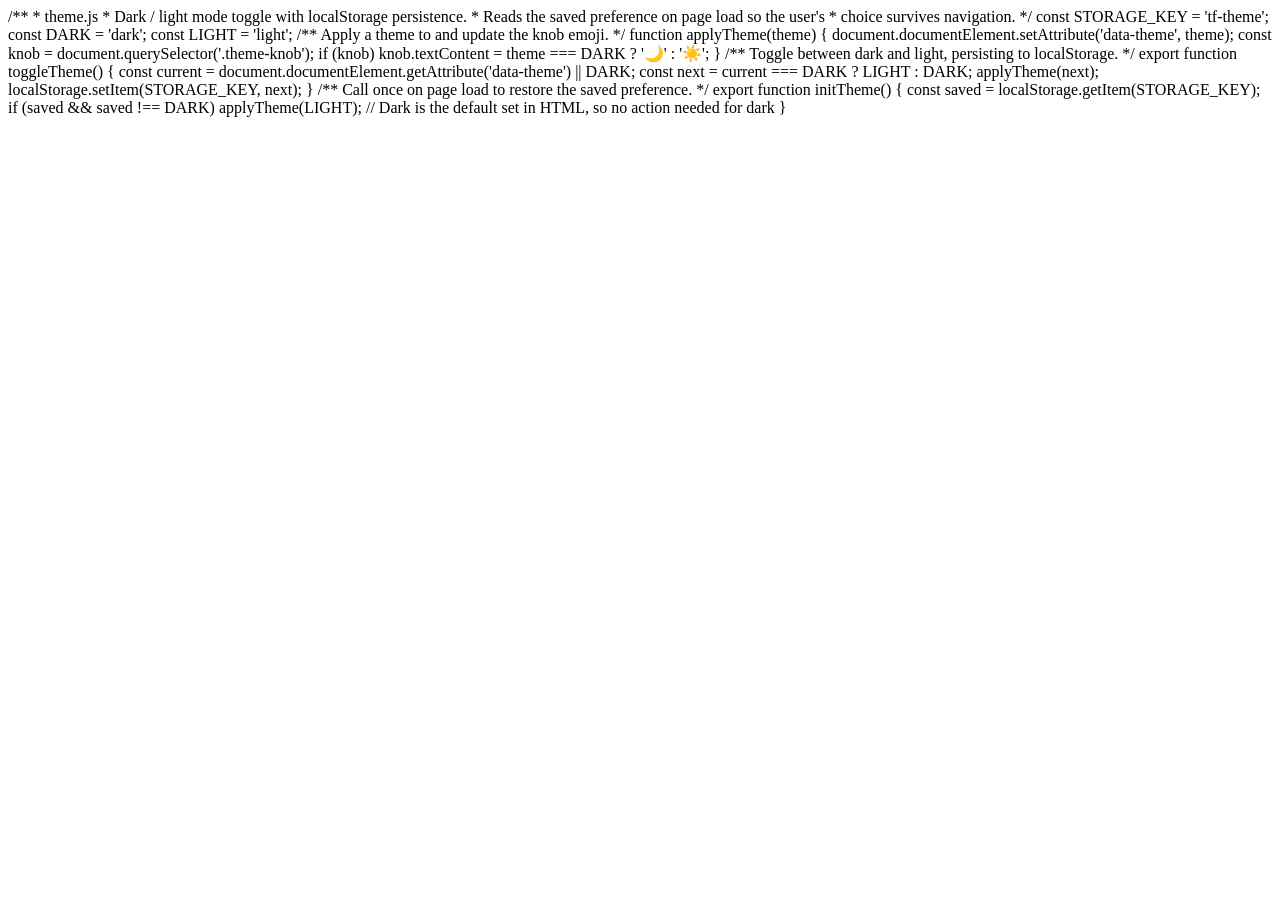
==== index.html @ 58d1e555 "Add files via upload" ====
/**
 * theme.js
 * Dark / light mode toggle with localStorage persistence.
 * Reads the saved preference on page load so the user's
 * choice survives navigation.
 */

const STORAGE_KEY = 'tf-theme';
const DARK = 'dark';
const LIGHT = 'light';

/** Apply a theme to <html> and update the knob emoji. */
function applyTheme(theme) {
  document.documentElement.setAttribute('data-theme', theme);
  const knob = document.querySelector('.theme-knob');
  if (knob) knob.textContent = theme === DARK ? '🌙' : '☀️';
}

/** Toggle between dark and light, persisting to localStorage. */
export function toggleTheme() {
  const current = document.documentElement.getAttribute('data-theme') || DARK;
  const next = current === DARK ? LIGHT : DARK;
  applyTheme(next);
  localStorage.setItem(STORAGE_KEY, next);
}

/** Call once on page load to restore the saved preference. */
export function initTheme() {
  const saved = localStorage.getItem(STORAGE_KEY);
  if (saved && saved !== DARK) applyTheme(LIGHT);
  // Dark is the default set in HTML, so no action needed for dark
}
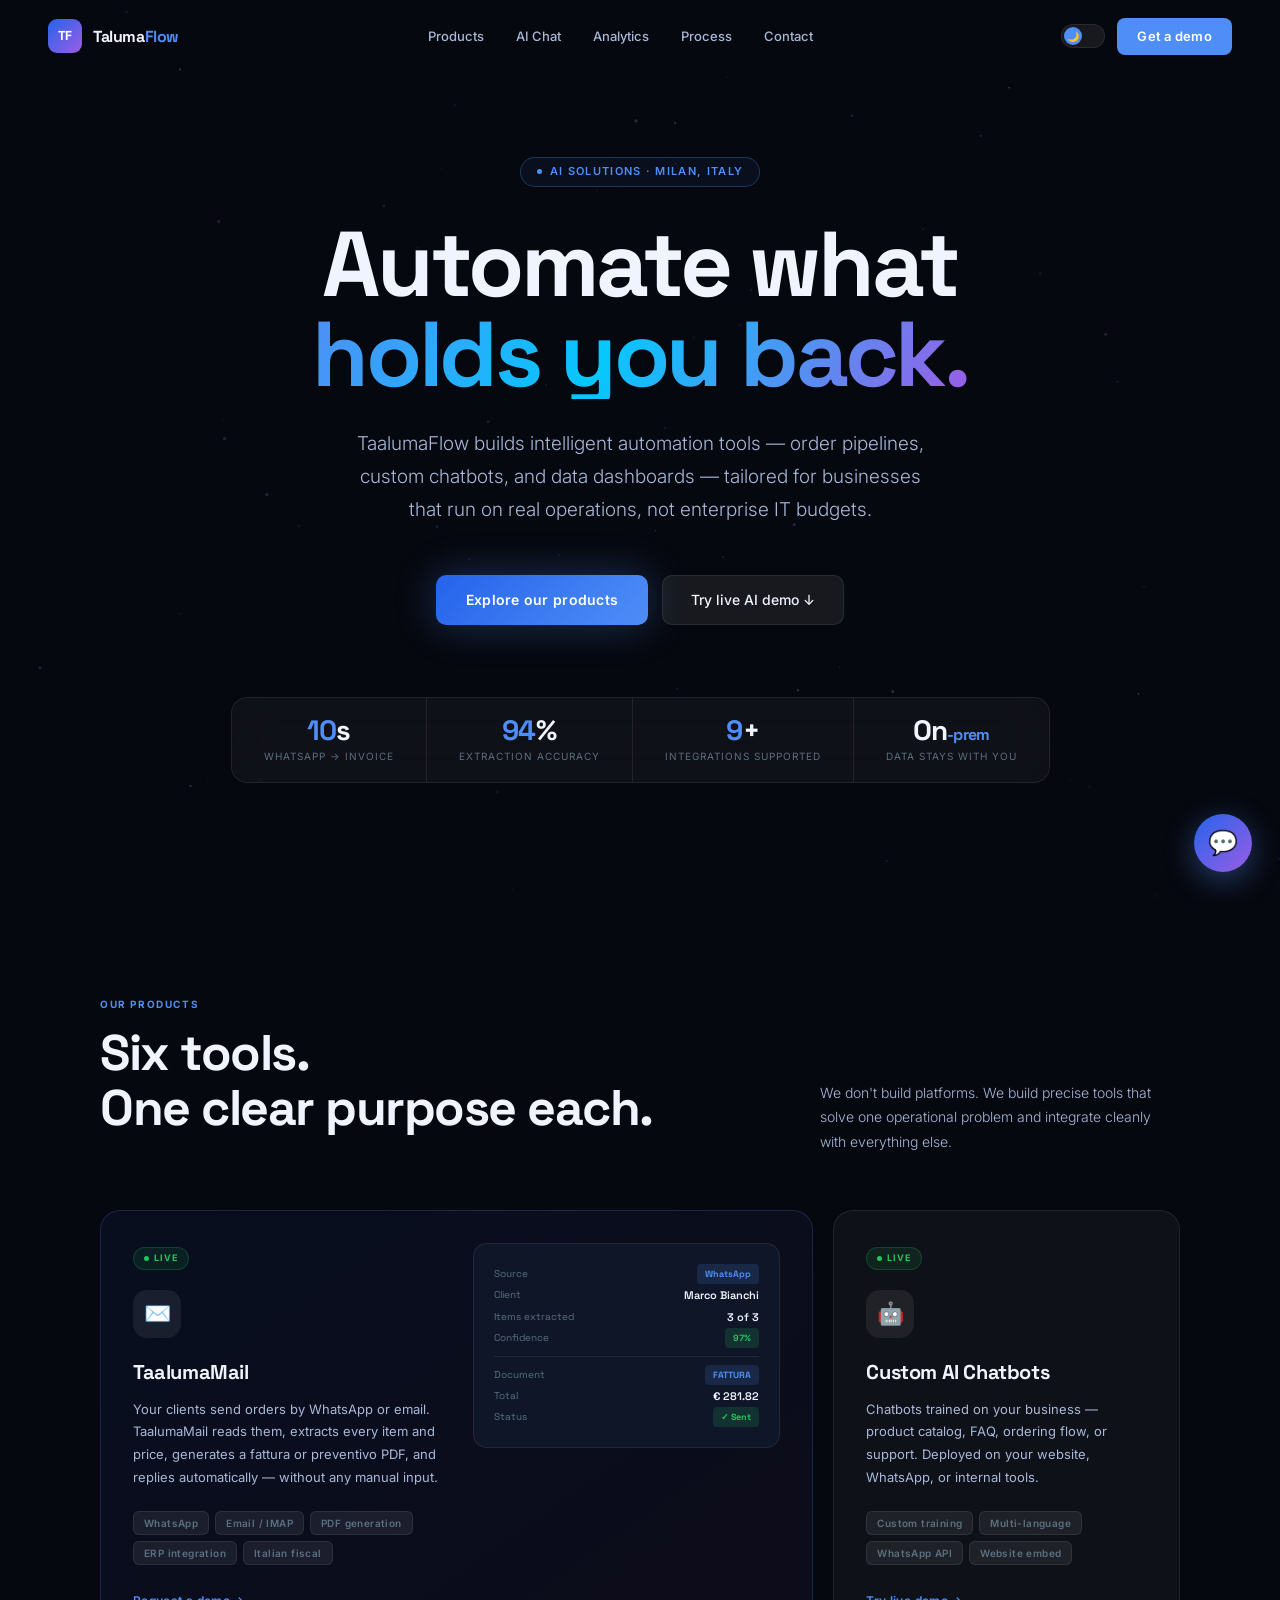
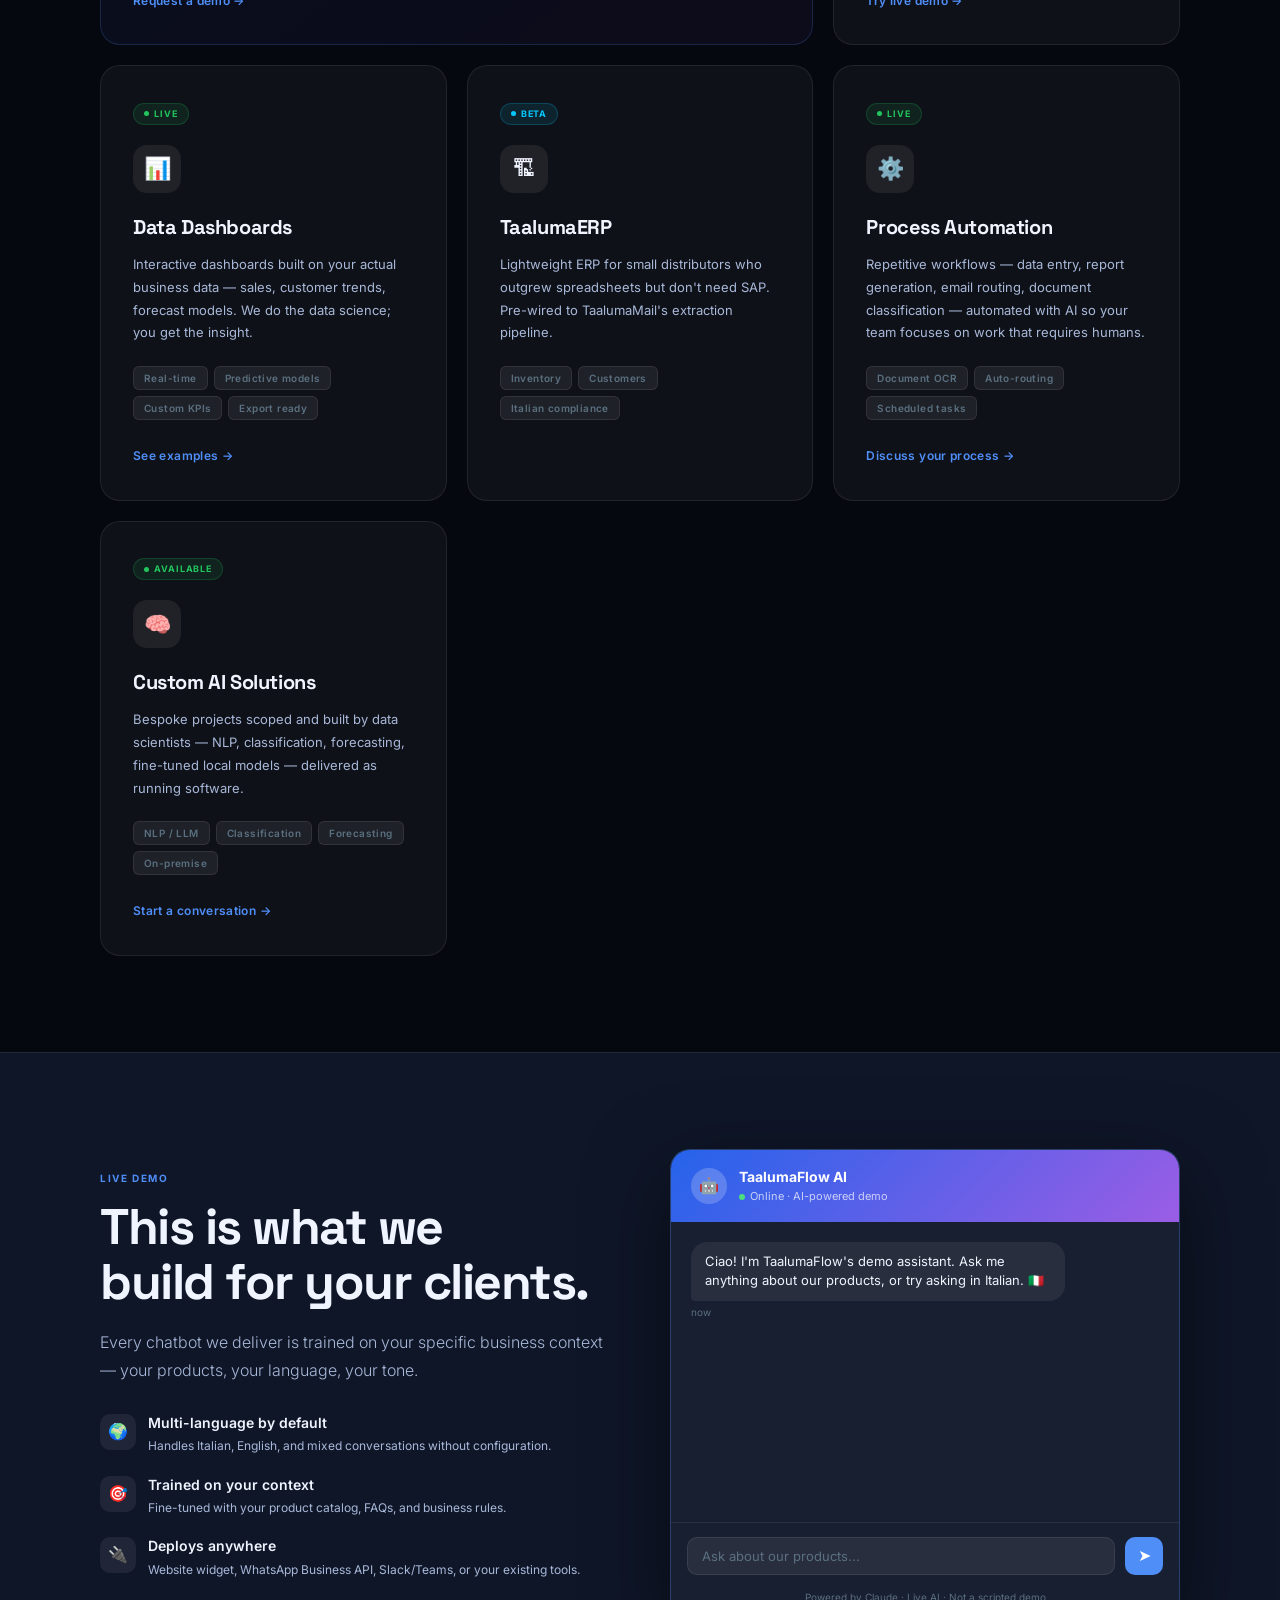
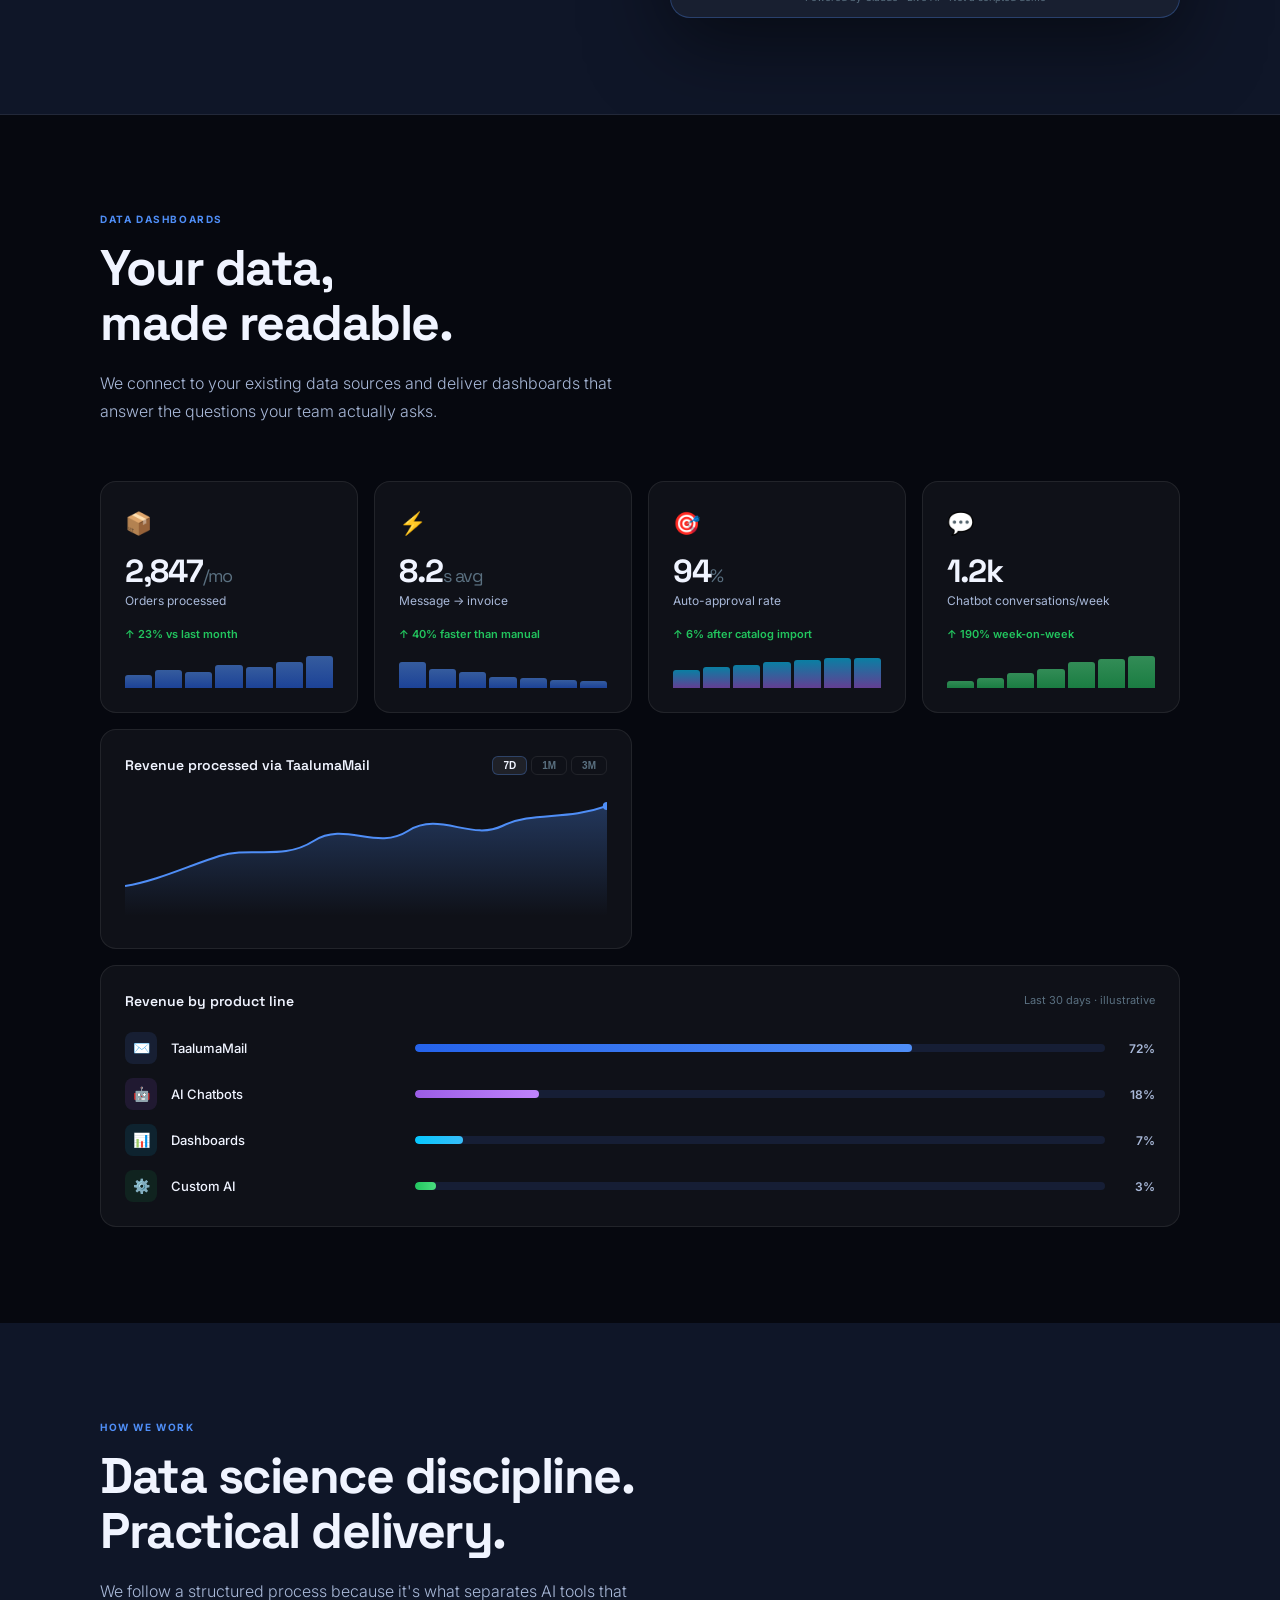
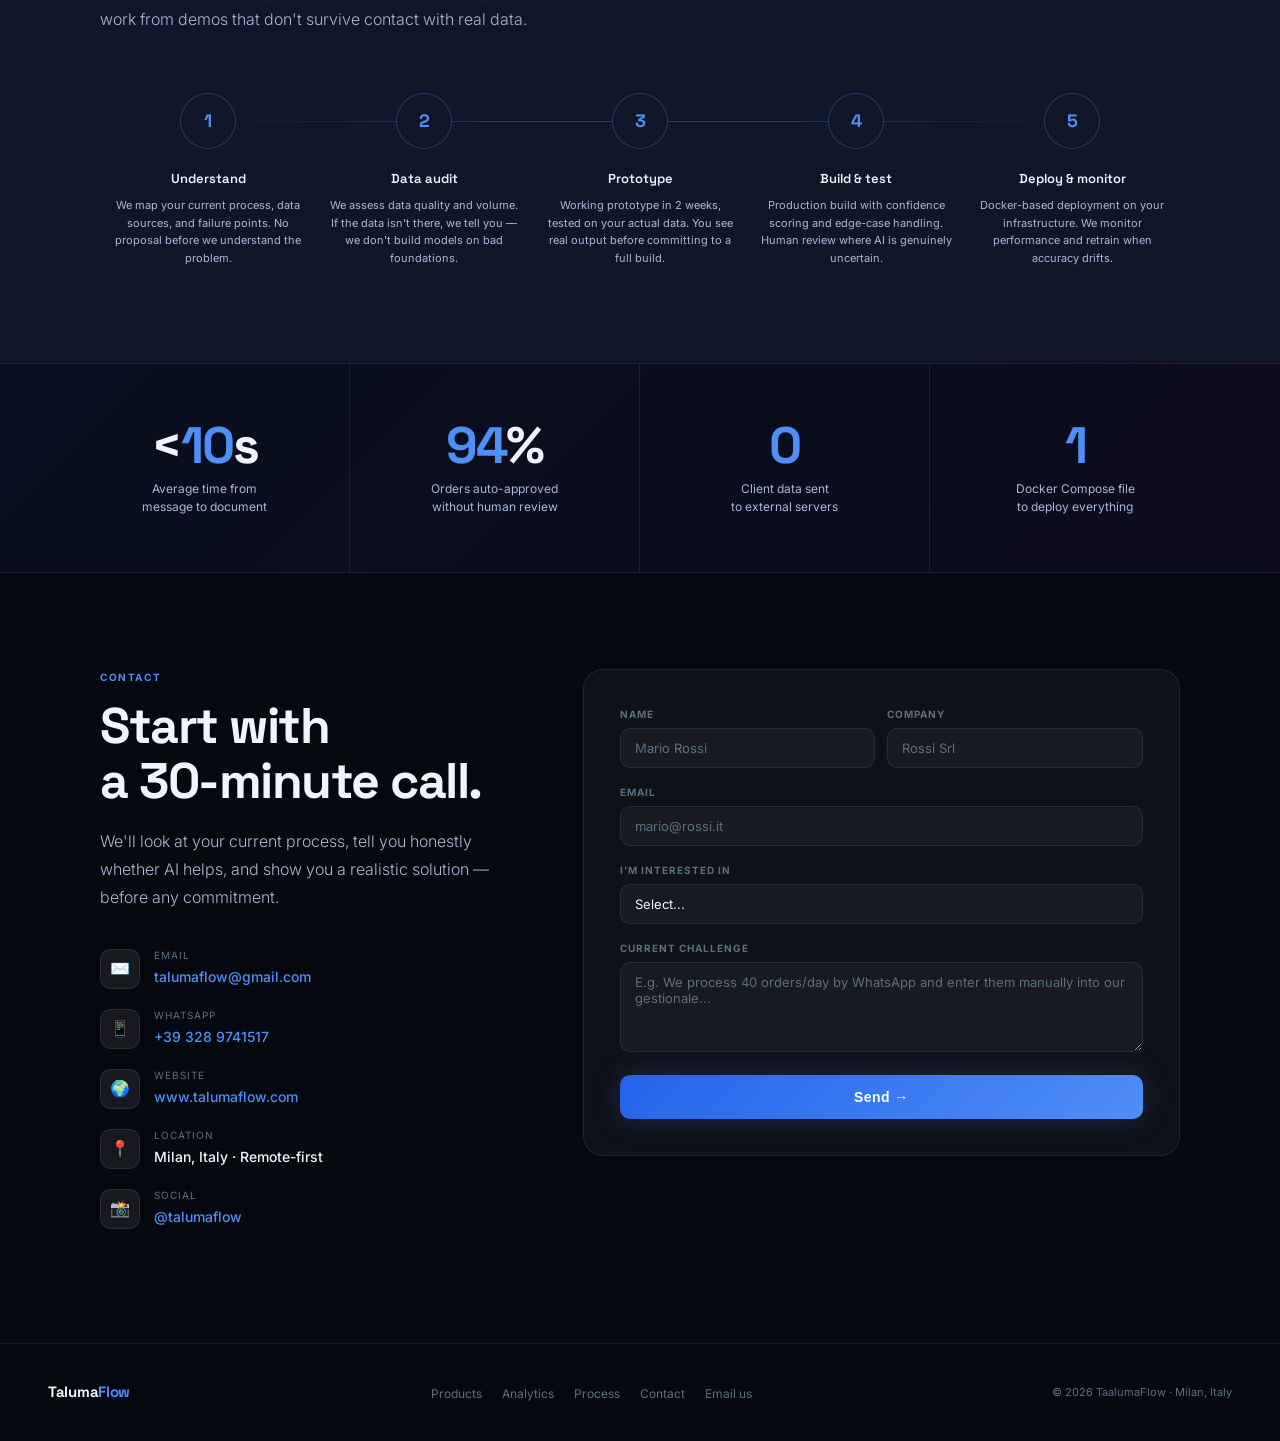
==== commit 9f3d51a6: "Initial commit" ====
--- a/index.html
+++ b/index.html
@@ -1,32 +1,434 @@
-/**
- * theme.js
- * Dark / light mode toggle with localStorage persistence.
- * Reads the saved preference on page load so the user's
- * choice survives navigation.
- */
-
-const STORAGE_KEY = 'tf-theme';
-const DARK = 'dark';
-const LIGHT = 'light';
-
-/** Apply a theme to <html> and update the knob emoji. */
-function applyTheme(theme) {
-  document.documentElement.setAttribute('data-theme', theme);
-  const knob = document.querySelector('.theme-knob');
-  if (knob) knob.textContent = theme === DARK ? '🌙' : '☀️';
-}
-
-/** Toggle between dark and light, persisting to localStorage. */
-export function toggleTheme() {
-  const current = document.documentElement.getAttribute('data-theme') || DARK;
-  const next = current === DARK ? LIGHT : DARK;
-  applyTheme(next);
-  localStorage.setItem(STORAGE_KEY, next);
-}
-
-/** Call once on page load to restore the saved preference. */
-export function initTheme() {
-  const saved = localStorage.getItem(STORAGE_KEY);
-  if (saved && saved !== DARK) applyTheme(LIGHT);
-  // Dark is the default set in HTML, so no action needed for dark
-}
+<!DOCTYPE html>
+<html lang="en" data-theme="dark">
+<head>
+  <meta charset="UTF-8">
+  <meta name="viewport" content="width=device-width, initial-scale=1.0">
+  <title>TaalumaFlow — AI Solutions for Business</title>
+  <meta name="description" content="TaalumaFlow builds AI-powered tools for businesses: order pipelines, custom chatbots, data dashboards, and process automation.">
+  <meta name="author" content="TaalumaFlow">
+  <meta property="og:title" content="TaalumaFlow — AI Solutions for Business">
+  <meta property="og:description" content="AI automation tools built by data scientists for real business operations.">
+  <meta property="og:type" content="website">
+  <meta property="og:url" content="https://www.talumaflow.com">
+  <link rel="preconnect" href="https://fonts.googleapis.com">
+  <link href="https://fonts.googleapis.com/css2?family=Space+Grotesk:wght@300;400;500;600;700&family=Inter:wght@300;400;500;600&display=swap" rel="stylesheet">
+  <link rel="stylesheet" href="src/css/main.css">
+</head>
+<body>
+
+<canvas id="bg-canvas" aria-hidden="true"></canvas>
+
+<!-- NAV -->
+<nav id="nav">
+  <a href="#" class="nav-logo" aria-label="TaalumaFlow home">
+    <div class="nav-logo-mark" aria-hidden="true">TF</div>
+    <div class="nav-wordmark">Taluma<span>Flow</span></div>
+  </a>
+  <div class="nav-center">
+    <a href="#products">Products</a>
+    <a href="#chatdemo">AI Chat</a>
+    <a href="#analytics">Analytics</a>
+    <a href="#process">Process</a>
+    <a href="#contact">Contact</a>
+  </div>
+  <div class="nav-right">
+    <button class="theme-toggle" onclick="toggleTheme()" aria-label="Toggle dark/light mode">
+      <div class="theme-knob" aria-hidden="true">🌙</div>
+    </button>
+    <a href="#contact" class="nav-cta">Get a demo</a>
+    <button class="nav-hamburger" id="mnob" aria-label="Open menu">☰</button>
+  </div>
+</nav>
+
+<div class="mobile-nav-overlay" id="mno" aria-hidden="true"></div>
+<div class="mobile-nav-drawer" id="mnd" role="dialog" aria-label="Navigation menu">
+  <a href="#products">Products</a>
+  <a href="#chatdemo">AI Chat</a>
+  <a href="#analytics">Analytics</a>
+  <a href="#process">How we work</a>
+  <a href="#contact">Contact</a>
+</div>
+
+<!-- HERO -->
+<section id="hero">
+  <div class="hero-badge rv"><span class="hero-badge-dot" aria-hidden="true"></span>AI Solutions · Milan, Italy</div>
+  <h1 class="hero-h1">
+    <span class="l1 rv d1">Automate what</span>
+    <span class="l2 rv d2">holds you back.</span>
+  </h1>
+  <p class="hero-sub rv d3">TaalumaFlow builds intelligent automation tools — order pipelines, custom chatbots, and data dashboards — tailored for businesses that run on real operations, not enterprise IT budgets.</p>
+  <div class="hero-btns rv d4">
+    <a href="#products" class="btn-primary">Explore our products</a>
+    <a href="#chatdemo" class="btn-outline">Try live AI demo ↓</a>
+  </div>
+  <div class="hero-metrics rv d4">
+    <div class="hm"><div class="hm-num"><span id="cnt-1">0</span>s</div><div class="hm-lbl">WhatsApp → Invoice</div></div>
+    <div class="hm"><div class="hm-num"><span id="cnt-2">0</span>%</div><div class="hm-lbl">Extraction accuracy</div></div>
+    <div class="hm"><div class="hm-num"><span id="cnt-3">0</span>+</div><div class="hm-lbl">Integrations supported</div></div>
+    <div class="hm"><div class="hm-num">On<span class="hm-sub">-prem</span></div><div class="hm-lbl">Data stays with you</div></div>
+  </div>
+</section>
+
+<!-- PRODUCTS -->
+<section id="products">
+  <div class="si">
+    <div class="products-header">
+      <div>
+        <div class="sl rv">Our products</div>
+        <h2 class="sh rv">Six tools.<br>One clear purpose each.</h2>
+      </div>
+      <p class="ss rv" style="max-width:360px;font-size:14px;">We don't build platforms. We build precise tools that solve one operational problem and integrate cleanly with everything else.</p>
+    </div>
+    <div class="products-grid">
+
+      <!-- TaalumaMail FEATURED -->
+      <article class="pc featured rv">
+        <div class="pc-inner">
+          <div>
+            <div class="pc-status s-live"><span class="s-dot"></span>Live</div>
+            <div class="pc-icon">✉️</div>
+            <h3 class="pc-name">TaalumaMail</h3>
+            <p class="pc-desc">Your clients send orders by WhatsApp or email. TaalumaMail reads them, extracts every item and price, generates a fattura or preventivo PDF, and replies automatically — without any manual input.</p>
+            <div class="pc-tags">
+              <span class="pc-tag">WhatsApp</span><span class="pc-tag">Email / IMAP</span>
+              <span class="pc-tag">PDF generation</span><span class="pc-tag">ERP integration</span><span class="pc-tag">Italian fiscal</span>
+            </div>
+            <a href="#contact" class="pc-link">Request a demo →</a>
+          </div>
+          <div class="pc-demo-panel" aria-hidden="true">
+            <div class="dp-row"><span class="dp-k">Source</span><span class="dp-b">WhatsApp</span></div>
+            <div class="dp-row"><span class="dp-k">Client</span><span class="dp-v">Marco Bianchi</span></div>
+            <div class="dp-row"><span class="dp-k">Items extracted</span><span class="dp-v">3 of 3</span></div>
+            <div class="dp-row"><span class="dp-k">Confidence</span><span class="dp-g">97%</span></div>
+            <div class="dp-hr"></div>
+            <div class="dp-row"><span class="dp-k">Document</span><span class="dp-b">FATTURA</span></div>
+            <div class="dp-row"><span class="dp-k">Total</span><span class="dp-v">€ 281.82</span></div>
+            <div class="dp-row"><span class="dp-k">Status</span><span class="dp-g">✓ Sent</span></div>
+          </div>
+        </div>
+      </article>
+
+      <article class="pc rv d1">
+        <div class="pc-status s-live"><span class="s-dot"></span>Live</div>
+        <div class="pc-icon">🤖</div>
+        <h3 class="pc-name">Custom AI Chatbots</h3>
+        <p class="pc-desc">Chatbots trained on your business — product catalog, FAQ, ordering flow, or support. Deployed on your website, WhatsApp, or internal tools.</p>
+        <div class="pc-tags"><span class="pc-tag">Custom training</span><span class="pc-tag">Multi-language</span><span class="pc-tag">WhatsApp API</span><span class="pc-tag">Website embed</span></div>
+        <a href="#chatdemo" class="pc-link">Try live demo →</a>
+      </article>
+
+      <article class="pc rv d2">
+        <div class="pc-status s-live"><span class="s-dot"></span>Live</div>
+        <div class="pc-icon">📊</div>
+        <h3 class="pc-name">Data Dashboards</h3>
+        <p class="pc-desc">Interactive dashboards built on your actual business data — sales, customer trends, forecast models. We do the data science; you get the insight.</p>
+        <div class="pc-tags"><span class="pc-tag">Real-time</span><span class="pc-tag">Predictive models</span><span class="pc-tag">Custom KPIs</span><span class="pc-tag">Export ready</span></div>
+        <a href="#analytics" class="pc-link">See examples →</a>
+      </article>
+
+      <article class="pc rv d3">
+        <div class="pc-status s-beta"><span class="s-dot"></span>Beta</div>
+        <div class="pc-icon">🏗</div>
+        <h3 class="pc-name">TaalumaERP</h3>
+        <p class="pc-desc">Lightweight ERP for small distributors who outgrew spreadsheets but don't need SAP. Pre-wired to TaalumaMail's extraction pipeline.</p>
+        <div class="pc-tags"><span class="pc-tag">Inventory</span><span class="pc-tag">Customers</span><span class="pc-tag">Italian compliance</span></div>
+      </article>
+
+      <article class="pc rv">
+        <div class="pc-status s-live"><span class="s-dot"></span>Live</div>
+        <div class="pc-icon">⚙️</div>
+        <h3 class="pc-name">Process Automation</h3>
+        <p class="pc-desc">Repetitive workflows — data entry, report generation, email routing, document classification — automated with AI so your team focuses on work that requires humans.</p>
+        <div class="pc-tags"><span class="pc-tag">Document OCR</span><span class="pc-tag">Auto-routing</span><span class="pc-tag">Scheduled tasks</span></div>
+        <a href="#contact" class="pc-link">Discuss your process →</a>
+      </article>
+
+      <article class="pc rv d1">
+        <div class="pc-status s-live"><span class="s-dot"></span>Available</div>
+        <div class="pc-icon">🧠</div>
+        <h3 class="pc-name">Custom AI Solutions</h3>
+        <p class="pc-desc">Bespoke projects scoped and built by data scientists — NLP, classification, forecasting, fine-tuned local models — delivered as running software.</p>
+        <div class="pc-tags"><span class="pc-tag">NLP / LLM</span><span class="pc-tag">Classification</span><span class="pc-tag">Forecasting</span><span class="pc-tag">On-premise</span></div>
+        <a href="#contact" class="pc-link">Start a conversation →</a>
+      </article>
+
+    </div>
+  </div>
+</section>
+
+<!-- CHATBOT DEMO -->
+<section id="chatdemo">
+  <div class="si">
+    <div class="chatdemo-grid">
+      <div class="chatdemo-copy">
+        <div class="sl rv">Live demo</div>
+        <h2 class="sh rv">This is what we<br>build for your clients.</h2>
+        <p class="ss rv" style="margin-bottom:28px;">Every chatbot we deliver is trained on your specific business context — your products, your language, your tone.</p>
+        <div class="chatdemo-feature rv d1">
+          <div class="cdf-icon">🌍</div>
+          <div><div class="cdf-title">Multi-language by default</div><div class="cdf-desc">Handles Italian, English, and mixed conversations without configuration.</div></div>
+        </div>
+        <div class="chatdemo-feature rv d2">
+          <div class="cdf-icon">🎯</div>
+          <div><div class="cdf-title">Trained on your context</div><div class="cdf-desc">Fine-tuned with your product catalog, FAQs, and business rules.</div></div>
+        </div>
+        <div class="chatdemo-feature rv d3">
+          <div class="cdf-icon">🔌</div>
+          <div><div class="cdf-title">Deploys anywhere</div><div class="cdf-desc">Website widget, WhatsApp Business API, Slack/Teams, or your existing tools.</div></div>
+        </div>
+      </div>
+      <div class="rv d1">
+        <div class="chat-widget">
+          <div class="chat-header">
+            <div class="chat-avatar">🤖</div>
+            <div>
+              <div class="chat-hname">TaalumaFlow AI</div>
+              <div class="chat-online"><span class="chat-online-dot"></span><span class="chat-hstatus">Online · AI-powered demo</span></div>
+            </div>
+          </div>
+          <div class="chat-messages" id="chat-msgs" role="log" aria-live="polite">
+            <div class="msg bot">
+              <div class="msg-bubble">Ciao! I'm TaalumaFlow's demo assistant. Ask me anything about our products, or try asking in Italian. 🇮🇹</div>
+              <div class="msg-time">now</div>
+            </div>
+          </div>
+          <div class="chat-typing" id="chat-typing" aria-hidden="true">
+            <div class="chat-typing-dot"></div><div class="chat-typing-dot"></div><div class="chat-typing-dot"></div>
+          </div>
+          <div class="chat-input-row">
+            <label for="chat-input" class="sr-only">Message</label>
+            <input class="chat-input" id="chat-input" type="text" placeholder="Ask about our products..." maxlength="300" autocomplete="off">
+            <button class="chat-send" id="chat-send-btn" aria-label="Send">➤</button>
+          </div>
+          <div class="chat-disclaimer">Powered by Claude · Live AI · Not a scripted demo</div>
+        </div>
+      </div>
+    </div>
+  </div>
+</section>
+
+<!-- ANALYTICS -->
+<section id="analytics">
+  <div class="si">
+    <div class="sl rv">Data dashboards</div>
+    <h2 class="sh rv">Your data,<br>made readable.</h2>
+    <p class="ss rv">We connect to your existing data sources and deliver dashboards that answer the questions your team actually asks.</p>
+    <div class="analytics-grid">
+      <div class="kpi-card rv">
+        <div class="kpi-icon">📦</div>
+        <div class="kpi-val">2,847<span>/mo</span></div>
+        <div class="kpi-lbl">Orders processed</div>
+        <div class="kpi-trend trend-up">↑ 23% vs last month</div>
+        <div class="mini-chart" aria-hidden="true">
+          <div class="mc-bar" style="height:40%"></div><div class="mc-bar" style="height:55%"></div>
+          <div class="mc-bar" style="height:48%"></div><div class="mc-bar" style="height:70%"></div>
+          <div class="mc-bar" style="height:65%"></div><div class="mc-bar" style="height:80%"></div>
+          <div class="mc-bar" style="height:100%"></div>
+        </div>
+      </div>
+      <div class="kpi-card rv d1">
+        <div class="kpi-icon">⚡</div>
+        <div class="kpi-val">8.2<span>s avg</span></div>
+        <div class="kpi-lbl">Message → invoice</div>
+        <div class="kpi-trend trend-up">↑ 40% faster than manual</div>
+        <div class="mini-chart" aria-hidden="true">
+          <div class="mc-bar" style="height:80%"></div><div class="mc-bar" style="height:60%"></div>
+          <div class="mc-bar" style="height:50%"></div><div class="mc-bar" style="height:35%"></div>
+          <div class="mc-bar" style="height:30%"></div><div class="mc-bar" style="height:25%"></div>
+          <div class="mc-bar" style="height:20%"></div>
+        </div>
+      </div>
+      <div class="kpi-card rv d2">
+        <div class="kpi-icon">🎯</div>
+        <div class="kpi-val">94<span>%</span></div>
+        <div class="kpi-lbl">Auto-approval rate</div>
+        <div class="kpi-trend trend-up">↑ 6% after catalog import</div>
+        <div class="mini-chart" aria-hidden="true">
+          <div class="mc-bar" style="height:55%;background:linear-gradient(to top,var(--purple),var(--cyan))"></div>
+          <div class="mc-bar" style="height:65%;background:linear-gradient(to top,var(--purple),var(--cyan))"></div>
+          <div class="mc-bar" style="height:72%;background:linear-gradient(to top,var(--purple),var(--cyan))"></div>
+          <div class="mc-bar" style="height:80%;background:linear-gradient(to top,var(--purple),var(--cyan))"></div>
+          <div class="mc-bar" style="height:88%;background:linear-gradient(to top,var(--purple),var(--cyan))"></div>
+          <div class="mc-bar" style="height:92%;background:linear-gradient(to top,var(--purple),var(--cyan))"></div>
+          <div class="mc-bar" style="height:94%;background:linear-gradient(to top,var(--purple),var(--cyan))"></div>
+        </div>
+      </div>
+      <div class="kpi-card rv d3">
+        <div class="kpi-icon">💬</div>
+        <div class="kpi-val">1.2k</div>
+        <div class="kpi-lbl">Chatbot conversations/week</div>
+        <div class="kpi-trend trend-up">↑ 190% week-on-week</div>
+        <div class="mini-chart" aria-hidden="true">
+          <div class="mc-bar" style="height:20%;background:linear-gradient(to top,#22c55e,#4ade80)"></div>
+          <div class="mc-bar" style="height:30%;background:linear-gradient(to top,#22c55e,#4ade80)"></div>
+          <div class="mc-bar" style="height:45%;background:linear-gradient(to top,#22c55e,#4ade80)"></div>
+          <div class="mc-bar" style="height:60%;background:linear-gradient(to top,#22c55e,#4ade80)"></div>
+          <div class="mc-bar" style="height:80%;background:linear-gradient(to top,#22c55e,#4ade80)"></div>
+          <div class="mc-bar" style="height:90%;background:linear-gradient(to top,#22c55e,#4ade80)"></div>
+          <div class="mc-bar" style="height:100%;background:linear-gradient(to top,#22c55e,#4ade80)"></div>
+        </div>
+      </div>
+      <div class="chart-area rv">
+        <div class="chart-header">
+          <div class="chart-title">Revenue processed via TaalumaMail</div>
+          <div class="chart-period">
+            <button class="cp-btn active">7D</button>
+            <button class="cp-btn">1M</button>
+            <button class="cp-btn">3M</button>
+          </div>
+        </div>
+        <svg class="svg-chart" viewBox="0 0 460 120" preserveAspectRatio="none" aria-hidden="true">
+          <defs>
+            <linearGradient id="cg" x1="0" y1="0" x2="0" y2="1">
+              <stop offset="0%" stop-color="#4F8EF7" stop-opacity="0.3"/>
+              <stop offset="100%" stop-color="#4F8EF7" stop-opacity="0"/>
+            </linearGradient>
+          </defs>
+          <path d="M0,90 C30,85 60,70 90,60 C120,50 150,65 180,45 C210,25 240,55 270,35 C300,15 330,45 360,30 C390,15 420,25 460,10" stroke="#4F8EF7" stroke-width="2" fill="none"/>
+          <path d="M0,90 C30,85 60,70 90,60 C120,50 150,65 180,45 C210,25 240,55 270,35 C300,15 330,45 360,30 C390,15 420,25 460,10 L460,120 L0,120 Z" fill="url(#cg)"/>
+          <circle cx="460" cy="10" r="4" fill="#4F8EF7"/>
+        </svg>
+      </div>
+      <div class="analytics-services rv d1">
+        <div class="as-header">
+          <div class="chart-title">Revenue by product line</div>
+          <div style="font-size:11px;color:var(--text3)">Last 30 days · illustrative</div>
+        </div>
+        <div class="service-row">
+          <div class="sr-icon" style="background:rgba(79,142,247,0.12)">✉️</div>
+          <div class="sr-name">TaalumaMail</div>
+          <div class="sr-bar-wrap"><div class="sr-bar" style="width:72%;background:linear-gradient(90deg,var(--blue2),var(--blue))"></div></div>
+          <div class="sr-pct">72%</div>
+        </div>
+        <div class="service-row">
+          <div class="sr-icon" style="background:rgba(155,93,229,0.12)">🤖</div>
+          <div class="sr-name">AI Chatbots</div>
+          <div class="sr-bar-wrap"><div class="sr-bar" style="width:18%;background:linear-gradient(90deg,var(--purple),#c084fc)"></div></div>
+          <div class="sr-pct">18%</div>
+        </div>
+        <div class="service-row">
+          <div class="sr-icon" style="background:rgba(6,200,255,0.10)">📊</div>
+          <div class="sr-name">Dashboards</div>
+          <div class="sr-bar-wrap"><div class="sr-bar" style="width:7%;background:linear-gradient(90deg,var(--cyan),#38bdf8)"></div></div>
+          <div class="sr-pct">7%</div>
+        </div>
+        <div class="service-row">
+          <div class="sr-icon" style="background:rgba(34,197,94,0.10)">⚙️</div>
+          <div class="sr-name">Custom AI</div>
+          <div class="sr-bar-wrap"><div class="sr-bar" style="width:3%;background:linear-gradient(90deg,var(--green),#4ade80)"></div></div>
+          <div class="sr-pct">3%</div>
+        </div>
+      </div>
+    </div>
+  </div>
+</section>
+
+<!-- PROCESS -->
+<section id="process">
+  <div class="si">
+    <div class="sl rv">How we work</div>
+    <h2 class="sh rv">Data science discipline.<br>Practical delivery.</h2>
+    <p class="ss rv">We follow a structured process because it's what separates AI tools that work from demos that don't survive contact with real data.</p>
+    <div class="process-grid">
+      <div class="pg-step rv"><div class="pg-num">1</div><div class="pg-title">Understand</div><div class="pg-desc">We map your current process, data sources, and failure points. No proposal before we understand the problem.</div></div>
+      <div class="pg-step rv d1"><div class="pg-num">2</div><div class="pg-title">Data audit</div><div class="pg-desc">We assess data quality and volume. If the data isn't there, we tell you — we don't build models on bad foundations.</div></div>
+      <div class="pg-step rv d2"><div class="pg-num">3</div><div class="pg-title">Prototype</div><div class="pg-desc">Working prototype in 2 weeks, tested on your actual data. You see real output before committing to a full build.</div></div>
+      <div class="pg-step rv d3"><div class="pg-num">4</div><div class="pg-title">Build &amp; test</div><div class="pg-desc">Production build with confidence scoring and edge-case handling. Human review where AI is genuinely uncertain.</div></div>
+      <div class="pg-step rv d4"><div class="pg-num">5</div><div class="pg-title">Deploy &amp; monitor</div><div class="pg-desc">Docker-based deployment on your infrastructure. We monitor performance and retrain when accuracy drifts.</div></div>
+    </div>
+  </div>
+</section>
+
+<!-- STATS -->
+<section id="stats">
+  <div class="stats-row">
+    <div class="stat-item rv"><div class="stat-num">&lt;<span>10</span>s</div><div class="stat-lbl">Average time from<br>message to document</div></div>
+    <div class="stat-item rv d1"><div class="stat-num"><span>94</span>%</div><div class="stat-lbl">Orders auto-approved<br>without human review</div></div>
+    <div class="stat-item rv d2"><div class="stat-num"><span>0</span></div><div class="stat-lbl">Client data sent<br>to external servers</div></div>
+    <div class="stat-item rv d3"><div class="stat-num"><span>1</span></div><div class="stat-lbl">Docker Compose file<br>to deploy everything</div></div>
+  </div>
+</section>
+
+<!-- CONTACT -->
+<section id="contact">
+  <div class="si">
+    <div class="contact-grid">
+      <div>
+        <div class="sl rv">Contact</div>
+        <h2 class="sh rv">Start with<br>a 30-minute call.</h2>
+        <p class="ss rv" style="margin-bottom:36px;">We'll look at your current process, tell you honestly whether AI helps, and show you a realistic solution — before any commitment.</p>
+        <div class="contact-detail rv"><div class="cd-icon">✉️</div><div><div class="cd-lbl">Email</div><div class="cd-val"><a href="mailto:talumaflow@gmail.com">talumaflow@gmail.com</a></div></div></div>
+        <div class="contact-detail rv d1"><div class="cd-icon">📱</div><div><div class="cd-lbl">WhatsApp</div><div class="cd-val"><a href="https://wa.me/393289741517">+39 328 9741517</a></div></div></div>
+        <div class="contact-detail rv d2"><div class="cd-icon">🌍</div><div><div class="cd-lbl">Website</div><div class="cd-val"><a href="https://www.talumaflow.com">www.talumaflow.com</a></div></div></div>
+        <div class="contact-detail rv d3"><div class="cd-icon">📍</div><div><div class="cd-lbl">Location</div><div class="cd-val">Milan, Italy · Remote-first</div></div></div>
+        <div class="contact-detail rv d4"><div class="cd-icon">📸</div><div><div class="cd-lbl">Social</div><div class="cd-val"><a href="#">@talumaflow</a></div></div></div>
+      </div>
+      <form class="contact-form rv d1" id="contact-form" novalidate>
+        <div class="fl-2">
+          <div class="fl"><label for="cf-name">Name</label><input class="fi" id="cf-name" type="text" placeholder="Mario Rossi" required autocomplete="name"></div>
+          <div class="fl"><label for="cf-company">Company</label><input class="fi" id="cf-company" type="text" placeholder="Rossi Srl" autocomplete="organization"></div>
+        </div>
+        <div class="fl"><label for="cf-email">Email</label><input class="fi" id="cf-email" type="email" placeholder="mario@rossi.it" required autocomplete="email"></div>
+        <div class="fl">
+          <label for="cf-product">I'm interested in</label>
+          <select class="fs" id="cf-product">
+            <option value="">Select...</option>
+            <option>TaalumaMail — order extraction</option>
+            <option>Custom AI chatbot</option>
+            <option>Data dashboard / analytics</option>
+            <option>Process automation</option>
+            <option>TaalumaERP</option>
+            <option>Custom AI solution</option>
+            <option>Not sure — tell me what fits</option>
+          </select>
+        </div>
+        <div class="fl"><label for="cf-message">Current challenge</label><textarea class="ft" id="cf-message" placeholder="E.g. We process 40 orders/day by WhatsApp and enter them manually into our gestionale..."></textarea></div>
+        <button type="submit" class="form-btn" id="fbtn">Send →</button>
+      </form>
+    </div>
+  </div>
+</section>
+
+<!-- FOOTER -->
+<footer>
+  <div class="f-logo">Taluma<span>Flow</span></div>
+  <ul class="f-links">
+    <li><a href="#products">Products</a></li>
+    <li><a href="#analytics">Analytics</a></li>
+    <li><a href="#process">Process</a></li>
+    <li><a href="#contact">Contact</a></li>
+    <li><a href="mailto:talumaflow@gmail.com">Email us</a></li>
+  </ul>
+  <div class="f-copy">© 2026 TaalumaFlow · Milan, Italy</div>
+</footer>
+
+<!-- FLOATING CHAT BUBBLE -->
+<button class="chat-bubble-btn" id="float-chat-btn" aria-label="Open AI chat" aria-expanded="false">
+  <span class="cbb-open" aria-hidden="true">💬</span>
+  <span class="cbb-close" aria-hidden="true">✕</span>
+</button>
+<div class="chat-float-panel" id="float-chat-panel" role="dialog" aria-label="AI assistant" aria-hidden="true">
+  <div class="chat-header">
+    <div class="chat-avatar">🤖</div>
+    <div>
+      <div class="chat-hname">TaalumaFlow AI</div>
+      <div class="chat-online"><span class="chat-online-dot"></span><span class="chat-hstatus">Online</span></div>
+    </div>
+  </div>
+  <div class="cfp-messages" id="cfp-msgs" role="log" aria-live="polite">
+    <div class="msg bot">
+      <div class="msg-bubble">Ciao! Ask me anything about TaalumaFlow — in Italian or English. 👋</div>
+      <div class="msg-time">now</div>
+    </div>
+  </div>
+  <div class="cfp-input-row">
+    <label for="cfp-input" class="sr-only">Message</label>
+    <input class="cfp-input" id="cfp-input" type="text" placeholder="Your question..." maxlength="300" autocomplete="off">
+    <button class="cfp-send" id="cfp-send-btn" aria-label="Send">➤</button>
+  </div>
+</div>
+
+<!-- Single entry point — ES module so import/export works natively in browser -->
+<script type="module" src="src/js/index.js"></script>
+</body>
+</html>
--- a/src/css/main.css
+++ b/src/css/main.css
@@ -0,0 +1,498 @@
+/* ═══════════════════════════════════════════════════════════
+   main.css — TaalumaFlow website styles
+   All colours are CSS custom properties so dark/light toggle
+   is a single attribute swap on <html>.
+═══════════════════════════════════════════════════════════ */
+
+/* ── Theme tokens ─────────────────────────────────────────── */
+:root {
+  --tr: 0.35s cubic-bezier(.4,0,.2,1);
+}
+
+[data-theme="dark"] {
+  --bg:       #06080F;
+  --bg2:      #0F1628;
+  --bg3:      #161E35;
+  --surface:  rgba(255,255,255,0.04);
+  --surface2: rgba(255,255,255,0.07);
+  --border:   rgba(255,255,255,0.08);
+  --border2:  rgba(79,142,247,0.3);
+  --text:     #F0F4FF;
+  --text2:    #A8B8D8;
+  --text3:    #5A7080;
+  --blue:     #4F8EF7;
+  --blue2:    #2563EB;
+  --purple:   #9B5DE5;
+  --cyan:     #06C8FF;
+  --green:    #22C55E;
+  --shadow:   rgba(0,0,0,0.5);
+}
+
+[data-theme="light"] {
+  --bg:       #F4F7FF;
+  --bg2:      #FFFFFF;
+  --bg3:      #EBF0FF;
+  --surface:  rgba(255,255,255,0.8);
+  --surface2: rgba(255,255,255,0.95);
+  --border:   rgba(0,0,0,0.08);
+  --border2:  rgba(37,99,235,0.3);
+  --text:     #0A1628;
+  --text2:    #3D5470;
+  --text3:    #8A9BB5;
+  --blue:     #2563EB;
+  --blue2:    #1D4ED8;
+  --purple:   #7C3AED;
+  --cyan:     #0284C7;
+  --green:    #16A34A;
+  --shadow:   rgba(0,0,0,0.1);
+}
+
+/* ── Reset ────────────────────────────────────────────────── */
+*, *::before, *::after { box-sizing: border-box; margin: 0; padding: 0; }
+html { scroll-behavior: smooth; }
+body {
+  font-family: 'Inter', sans-serif;
+  background: var(--bg);
+  color: var(--text);
+  overflow-x: hidden;
+  line-height: 1.6;
+  transition: background var(--tr), color var(--tr);
+}
+
+/* ── Utility ──────────────────────────────────────────────── */
+.sr-only {
+  position: absolute; width: 1px; height: 1px;
+  padding: 0; margin: -1px; overflow: hidden;
+  clip: rect(0,0,0,0); border: 0;
+}
+
+/* ── Canvas ───────────────────────────────────────────────── */
+#bg-canvas {
+  position: fixed; top: 0; left: 0;
+  width: 100%; height: 100%;
+  z-index: 0; pointer-events: none; opacity: 0.5;
+  transition: opacity var(--tr);
+}
+[data-theme="light"] #bg-canvas { opacity: 0.2; }
+
+/* ── Nav ──────────────────────────────────────────────────── */
+#nav {
+  position: fixed; top: 0; left: 0; right: 0; z-index: 100;
+  padding: 18px 48px;
+  display: flex; align-items: center; justify-content: space-between;
+  transition: background var(--tr), border var(--tr), backdrop-filter var(--tr);
+}
+#nav.scrolled {
+  background: rgba(6,8,15,0.85);
+  border-bottom: 1px solid var(--border);
+  backdrop-filter: blur(20px);
+}
+[data-theme="light"] #nav.scrolled { background: rgba(244,247,255,0.92); }
+
+.nav-logo { display: flex; align-items: center; gap: 11px; text-decoration: none; }
+.nav-logo-mark {
+  width: 34px; height: 34px; border-radius: 9px;
+  background: linear-gradient(135deg, var(--blue2), var(--purple));
+  display: flex; align-items: center; justify-content: center;
+  font-family: 'Space Grotesk', sans-serif;
+  font-size: 13px; font-weight: 800; color: #fff; letter-spacing: -0.03em;
+}
+.nav-wordmark {
+  font-family: 'Space Grotesk', sans-serif;
+  font-size: 16px; font-weight: 700; color: var(--text);
+  letter-spacing: -0.025em; transition: color var(--tr);
+}
+.nav-wordmark span { color: var(--blue); }
+
+.nav-center { display: flex; align-items: center; gap: 4px; }
+.nav-center a {
+  padding: 6px 14px; border-radius: 8px;
+  font-size: 13px; font-weight: 500; color: var(--text2);
+  text-decoration: none; transition: all 0.2s;
+}
+.nav-center a:hover { color: var(--text); background: var(--surface2); }
+
+.nav-right { display: flex; align-items: center; gap: 12px; }
+
+.theme-toggle {
+  width: 44px; height: 24px; border-radius: 99px;
+  background: var(--surface2); border: 1px solid var(--border);
+  cursor: pointer; position: relative;
+  display: flex; align-items: center; padding: 2px;
+  transition: all 0.3s;
+}
+.theme-knob {
+  width: 18px; height: 18px; border-radius: 50%;
+  background: var(--blue); font-size: 10px;
+  display: flex; align-items: center; justify-content: center;
+  transition: transform 0.3s cubic-bezier(.4,0,.2,1);
+}
+[data-theme="light"] .theme-knob { transform: translateX(20px); }
+
+.nav-cta {
+  padding: 8px 20px; border-radius: 8px;
+  background: var(--blue); color: #fff;
+  font-size: 13px; font-weight: 600;
+  text-decoration: none; letter-spacing: 0.02em;
+  transition: all 0.2s; white-space: nowrap;
+}
+.nav-cta:hover { opacity: 0.88; transform: translateY(-1px); }
+.nav-hamburger {
+  display: none; background: none; border: none;
+  cursor: pointer; color: var(--text); font-size: 22px; padding: 4px;
+}
+
+/* ── Mobile nav ───────────────────────────────────────────── */
+.mobile-nav-overlay {
+  display: none; position: fixed; inset: 0;
+  background: rgba(0,0,0,0.5); z-index: 199;
+}
+.mobile-nav-overlay.vis { display: block; }
+.mobile-nav-drawer {
+  display: flex; flex-direction: column;
+  position: fixed; top: 0; right: 0; bottom: 0; width: 260px;
+  background: var(--bg2); border-left: 1px solid var(--border);
+  z-index: 200; padding: 70px 28px 40px; gap: 4px;
+  transform: translateX(100%);
+  transition: transform 0.3s cubic-bezier(.4,0,.2,1), background var(--tr), border var(--tr);
+}
+.mobile-nav-drawer.open { transform: translateX(0); }
+.mobile-nav-drawer a {
+  padding: 13px 0; border-bottom: 1px solid var(--border);
+  color: var(--text2); font-size: 15px; text-decoration: none;
+  transition: color 0.2s, border var(--tr);
+}
+.mobile-nav-drawer a:hover { color: var(--text); }
+
+/* ── Hero ─────────────────────────────────────────────────── */
+#hero {
+  position: relative; z-index: 1; min-height: 100vh;
+  display: flex; flex-direction: column;
+  align-items: center; justify-content: center;
+  padding: 140px 40px 100px; text-align: center;
+}
+.hero-badge {
+  display: inline-flex; align-items: center; gap: 8px;
+  padding: 5px 16px; border-radius: 99px;
+  border: 1px solid var(--border2); background: rgba(79,142,247,0.06);
+  font-size: 11px; font-weight: 600; color: var(--blue);
+  letter-spacing: 0.12em; text-transform: uppercase; margin-bottom: 32px;
+}
+.hero-badge-dot {
+  width: 5px; height: 5px; border-radius: 50%;
+  background: var(--blue); animation: blink 2s infinite;
+}
+@keyframes blink { 0%,100%{opacity:1} 50%{opacity:0.3} }
+
+.hero-h1 {
+  font-family: 'Space Grotesk', sans-serif;
+  font-size: clamp(44px, 7.5vw, 92px);
+  font-weight: 700; letter-spacing: -0.035em; line-height: 0.98;
+  margin-bottom: 28px; max-width: 920px;
+}
+.hero-h1 .l1 { display: block; color: var(--text); }
+.hero-h1 .l2 {
+  display: block;
+  background: linear-gradient(120deg, var(--blue) 0%, var(--cyan) 45%, var(--purple) 100%);
+  -webkit-background-clip: text; -webkit-text-fill-color: transparent;
+  background-clip: text;
+}
+.hero-sub {
+  font-size: clamp(16px, 2vw, 19px); color: var(--text2);
+  max-width: 580px; margin: 0 auto 48px;
+  line-height: 1.75; font-weight: 300;
+}
+.hero-btns {
+  display: flex; align-items: center; justify-content: center;
+  gap: 14px; flex-wrap: wrap; margin-bottom: 72px;
+}
+.btn-primary {
+  padding: 14px 30px; border-radius: 10px;
+  background: linear-gradient(135deg, var(--blue2), var(--blue));
+  color: #fff; font-size: 14px; font-weight: 600;
+  text-decoration: none; letter-spacing: 0.02em;
+  box-shadow: 0 0 40px rgba(79,142,247,0.3);
+  transition: transform 0.2s, box-shadow 0.2s;
+}
+.btn-primary:hover { transform: translateY(-2px); box-shadow: 0 8px 50px rgba(79,142,247,0.45); }
+.btn-outline {
+  padding: 13px 28px; border-radius: 10px;
+  background: var(--surface2); border: 1.5px solid var(--border);
+  color: var(--text); font-size: 14px; font-weight: 500;
+  text-decoration: none; transition: all 0.2s;
+}
+.btn-outline:hover { border-color: var(--border2); color: var(--blue); }
+
+.hero-metrics {
+  display: flex; align-items: center;
+  border: 1px solid var(--border); border-radius: 16px;
+  background: var(--surface); backdrop-filter: blur(20px); overflow: hidden;
+}
+.hm { padding: 18px 32px; text-align: center; border-right: 1px solid var(--border); }
+.hm:last-child { border-right: none; }
+.hm-num {
+  font-family: 'Space Grotesk', sans-serif;
+  font-size: clamp(20px, 2.5vw, 28px); font-weight: 700;
+  color: var(--text); letter-spacing: -0.03em;
+  line-height: 1; margin-bottom: 4px; transition: color var(--tr);
+}
+.hm-num span { color: var(--blue); }
+.hm-sub { font-size: 16px; color: var(--text2); }
+.hm-lbl { font-size: 10px; color: var(--text3); text-transform: uppercase; letter-spacing: 0.1em; }
+
+/* ── Section base ─────────────────────────────────────────── */
+section { position: relative; z-index: 1; }
+.si { max-width: 1160px; margin: 0 auto; padding: 96px 40px; }
+.sl { font-size: 10px; font-weight: 700; color: var(--blue); letter-spacing: 0.16em; text-transform: uppercase; margin-bottom: 14px; }
+.sh {
+  font-family: 'Space Grotesk', sans-serif;
+  font-size: clamp(30px, 4vw, 50px); font-weight: 700;
+  letter-spacing: -0.03em; line-height: 1.1; color: var(--text);
+  margin-bottom: 18px; transition: color var(--tr);
+}
+.ss { font-size: 16px; color: var(--text2); max-width: 540px; line-height: 1.75; font-weight: 300; transition: color var(--tr); }
+
+/* ── Products ─────────────────────────────────────────────── */
+#products { background: var(--bg); transition: background var(--tr); }
+.products-header { display: flex; justify-content: space-between; align-items: flex-end; margin-bottom: 56px; flex-wrap: wrap; gap: 20px; }
+.products-grid { display: grid; grid-template-columns: repeat(3, 1fr); gap: 20px; }
+
+.pc {
+  background: var(--surface); border: 1px solid var(--border); border-radius: 20px;
+  padding: 32px; position: relative; overflow: hidden;
+  transition: transform 0.3s, border-color 0.3s, box-shadow 0.3s, background var(--tr);
+}
+.pc:hover { transform: translateY(-5px); border-color: rgba(79,142,247,0.25); box-shadow: 0 24px 64px var(--shadow); }
+.pc.featured {
+  grid-column: span 2;
+  background: linear-gradient(145deg, rgba(37,99,235,0.07), rgba(155,93,229,0.05));
+  border-color: rgba(79,142,247,0.2);
+}
+.pc.featured .pc-inner { display: grid; grid-template-columns: 1fr 1fr; gap: 32px; align-items: start; }
+
+.pc-status { display: inline-flex; align-items: center; gap: 5px; padding: 3px 10px; border-radius: 99px; font-size: 9px; font-weight: 700; letter-spacing: 0.1em; text-transform: uppercase; margin-bottom: 20px; }
+.s-live { background: rgba(34,197,94,0.1); color: var(--green); border: 1px solid rgba(34,197,94,0.2); }
+.s-beta { background: rgba(6,200,255,0.1); color: var(--cyan); border: 1px solid rgba(6,200,255,0.2); }
+.s-soon { background: rgba(155,93,229,0.1); color: var(--purple); border: 1px solid rgba(155,93,229,0.2); }
+.s-dot { width: 5px; height: 5px; border-radius: 50%; background: currentColor; }
+
+.pc-icon { width: 48px; height: 48px; border-radius: 14px; display: flex; align-items: center; justify-content: center; font-size: 22px; margin-bottom: 18px; background: var(--surface2); transition: background var(--tr); }
+.pc-name { font-family: 'Space Grotesk', sans-serif; font-size: 20px; font-weight: 700; color: var(--text); letter-spacing: -0.02em; margin-bottom: 10px; transition: color var(--tr); }
+.pc-desc { font-size: 13px; color: var(--text2); line-height: 1.75; margin-bottom: 22px; transition: color var(--tr); }
+.pc-tags { display: flex; flex-wrap: wrap; gap: 6px; margin-bottom: 22px; }
+.pc-tag { padding: 3px 10px; border-radius: 6px; font-size: 10px; font-weight: 600; letter-spacing: 0.04em; background: var(--surface2); color: var(--text3); border: 1px solid var(--border); transition: all var(--tr); }
+.pc-link { display: inline-flex; align-items: center; gap: 6px; font-size: 12px; font-weight: 600; color: var(--blue); text-decoration: none; letter-spacing: 0.03em; transition: gap 0.2s; }
+.pc-link:hover { gap: 10px; }
+
+/* Demo panel inside featured card */
+.pc-demo-panel { background: var(--bg2); border: 1px solid var(--border); border-radius: 14px; padding: 20px; font-family: 'Space Grotesk', monospace; font-size: 11px; line-height: 2; transition: background var(--tr), border var(--tr); }
+.dp-row { display: flex; justify-content: space-between; align-items: center; }
+.dp-k { color: var(--text3); font-size: 10px; }
+.dp-v { color: var(--text); font-weight: 600; }
+.dp-g { padding: 1px 8px; background: rgba(34,197,94,0.15); border-radius: 4px; color: var(--green); font-size: 9px; font-weight: 700; }
+.dp-b { padding: 1px 8px; background: rgba(79,142,247,0.15); border-radius: 4px; color: var(--blue); font-size: 9px; font-weight: 700; }
+.dp-hr { height: 1px; background: var(--border); margin: 8px 0; }
+
+/* ── Chat demo section ────────────────────────────────────── */
+#chatdemo { background: var(--bg2); border-top: 1px solid var(--border); border-bottom: 1px solid var(--border); transition: background var(--tr), border var(--tr); }
+.chatdemo-grid { display: grid; grid-template-columns: 1fr 1fr; gap: 60px; align-items: center; }
+.chatdemo-feature { display: flex; align-items: flex-start; gap: 12px; margin-bottom: 18px; }
+.cdf-icon { width: 36px; height: 36px; border-radius: 10px; background: var(--surface2); display: flex; align-items: center; justify-content: center; font-size: 16px; flex-shrink: 0; margin-top: 2px; transition: background var(--tr); }
+.cdf-title { font-size: 14px; font-weight: 600; color: var(--text); margin-bottom: 2px; transition: color var(--tr); }
+.cdf-desc { font-size: 12px; color: var(--text2); line-height: 1.6; transition: color var(--tr); }
+
+/* Chat widget */
+.chat-widget { border: 1px solid var(--border2); border-radius: 20px; background: var(--surface); overflow: hidden; box-shadow: 0 24px 80px var(--shadow); transition: background var(--tr), border var(--tr); }
+.chat-header { background: linear-gradient(135deg, var(--blue2), var(--purple)); padding: 16px 20px; display: flex; align-items: center; gap: 12px; }
+.chat-avatar { width: 36px; height: 36px; border-radius: 50%; background: rgba(255,255,255,0.2); display: flex; align-items: center; justify-content: center; font-size: 16px; }
+.chat-hname { font-size: 14px; font-weight: 700; color: #fff; }
+.chat-online { display: flex; align-items: center; gap: 5px; }
+.chat-online-dot { width: 6px; height: 6px; border-radius: 50%; background: #4ade80; animation: blink 2s infinite; }
+.chat-hstatus { font-size: 11px; color: rgba(255,255,255,0.7); }
+.chat-messages { height: 300px; overflow-y: auto; padding: 20px; display: flex; flex-direction: column; gap: 12px; scroll-behavior: smooth; }
+.chat-messages::-webkit-scrollbar { width: 4px; }
+.chat-messages::-webkit-scrollbar-thumb { background: var(--border2); border-radius: 2px; }
+.msg { max-width: 80%; display: flex; flex-direction: column; gap: 3px; animation: msgIn 0.3s ease; }
+@keyframes msgIn { from{opacity:0;transform:translateY(8px)} to{opacity:1;transform:translateY(0)} }
+.msg.bot { align-self: flex-start; }
+.msg.user { align-self: flex-end; }
+.msg-bubble { padding: 10px 14px; border-radius: 16px; font-size: 13px; line-height: 1.5; }
+.msg.bot .msg-bubble { background: var(--surface2); color: var(--text); border-bottom-left-radius: 4px; transition: background var(--tr), color var(--tr); }
+.msg.user .msg-bubble { background: linear-gradient(135deg, var(--blue2), var(--blue)); color: #fff; border-bottom-right-radius: 4px; }
+.msg-time { font-size: 10px; color: var(--text3); }
+.msg.user .msg-time { text-align: right; }
+.chat-typing { padding: 4px 20px; display: none; align-items: center; gap: 4px; }
+.chat-typing-dot { width: 7px; height: 7px; border-radius: 50%; background: var(--text3); animation: typeDot 1.2s infinite; }
+.chat-typing-dot:nth-child(2) { animation-delay: 0.2s; }
+.chat-typing-dot:nth-child(3) { animation-delay: 0.4s; }
+@keyframes typeDot { 0%,60%,100%{transform:translateY(0);opacity:0.4} 30%{transform:translateY(-5px);opacity:1} }
+.chat-input-row { padding: 14px 16px; border-top: 1px solid var(--border); display: flex; align-items: center; gap: 10px; transition: border var(--tr); }
+.chat-input { flex: 1; background: var(--surface2); border: 1px solid var(--border); border-radius: 10px; padding: 10px 14px; font-size: 13px; color: var(--text); font-family: 'Inter', sans-serif; outline: none; transition: all var(--tr); }
+.chat-input:focus { border-color: var(--border2); }
+.chat-input::placeholder { color: var(--text3); }
+.chat-send { width: 38px; height: 38px; border-radius: 10px; background: var(--blue); border: none; cursor: pointer; display: flex; align-items: center; justify-content: center; color: #fff; font-size: 16px; transition: opacity 0.2s, transform 0.2s; flex-shrink: 0; }
+.chat-send:hover { opacity: 0.85; transform: scale(1.05); }
+.chat-send:disabled { opacity: 0.4; cursor: not-allowed; }
+.chat-disclaimer { text-align: center; font-size: 10px; color: var(--text3); padding: 0 16px 12px; transition: color var(--tr); }
+
+/* ── Analytics ────────────────────────────────────────────── */
+#analytics { background: var(--bg); transition: background var(--tr); }
+.analytics-grid { display: grid; grid-template-columns: repeat(4, 1fr); gap: 16px; margin-top: 56px; }
+.kpi-card { background: var(--surface); border: 1px solid var(--border); border-radius: 16px; padding: 24px; transition: all var(--tr); }
+.kpi-card:hover { border-color: var(--border2); transform: translateY(-2px); }
+.kpi-icon { font-size: 22px; margin-bottom: 14px; }
+.kpi-val { font-family: 'Space Grotesk', sans-serif; font-size: 32px; font-weight: 700; color: var(--text); letter-spacing: -0.04em; line-height: 1; margin-bottom: 4px; transition: color var(--tr); }
+.kpi-val span { font-size: 18px; font-weight: 400; color: var(--text3); }
+.kpi-lbl { font-size: 12px; color: var(--text2); margin-bottom: 10px; transition: color var(--tr); }
+.kpi-trend { display: inline-flex; align-items: center; gap: 4px; font-size: 11px; font-weight: 600; }
+.trend-up { color: var(--green); }
+.mini-chart { display: flex; align-items: flex-end; gap: 3px; height: 32px; margin-top: 10px; }
+.mc-bar { flex: 1; border-radius: 3px 3px 0 0; background: linear-gradient(to top, var(--blue2), var(--blue)); opacity: 0.6; transition: opacity 0.2s; min-width: 4px; }
+.kpi-card:hover .mc-bar { opacity: 1; }
+
+.chart-area { grid-column: span 2; background: var(--surface); border: 1px solid var(--border); border-radius: 16px; padding: 24px; transition: all var(--tr); }
+.chart-header { display: flex; justify-content: space-between; align-items: center; margin-bottom: 20px; }
+.chart-title { font-family: 'Space Grotesk', sans-serif; font-size: 14px; font-weight: 600; color: var(--text); transition: color var(--tr); }
+.chart-period { display: flex; gap: 4px; }
+.cp-btn { padding: 3px 10px; border-radius: 6px; font-size: 10px; font-weight: 600; color: var(--text3); background: none; border: 1px solid var(--border); cursor: pointer; transition: all 0.2s; }
+.cp-btn.active { background: var(--surface2); color: var(--text); border-color: var(--border2); }
+.svg-chart { width: 100%; height: 120px; }
+
+.analytics-services { grid-column: span 4; background: var(--surface); border: 1px solid var(--border); border-radius: 16px; padding: 24px; transition: all var(--tr); }
+.as-header { display: flex; justify-content: space-between; align-items: center; margin-bottom: 20px; }
+.service-row { display: flex; align-items: center; gap: 14px; margin-bottom: 14px; }
+.service-row:last-child { margin-bottom: 0; }
+.sr-icon { width: 32px; height: 32px; border-radius: 8px; display: flex; align-items: center; justify-content: center; font-size: 14px; flex-shrink: 0; }
+.sr-name { font-size: 13px; font-weight: 500; color: var(--text); flex: 1; min-width: 120px; transition: color var(--tr); }
+.sr-bar-wrap { flex: 3; height: 8px; background: var(--bg3); border-radius: 99px; overflow: hidden; transition: background var(--tr); }
+.sr-bar { height: 8px; border-radius: 99px; }
+.sr-pct { font-size: 12px; font-weight: 600; color: var(--text2); min-width: 36px; text-align: right; transition: color var(--tr); }
+
+/* ── Process ──────────────────────────────────────────────── */
+#process { background: var(--bg2); transition: background var(--tr); }
+.process-grid { display: grid; grid-template-columns: repeat(5, 1fr); gap: 0; margin-top: 60px; position: relative; }
+.process-grid::before { content: ''; position: absolute; top: 28px; left: 10%; right: 10%; height: 1px; background: linear-gradient(90deg, transparent, var(--border2), var(--border2), transparent); }
+.pg-step { display: flex; flex-direction: column; align-items: center; text-align: center; padding: 0 12px; }
+.pg-num { width: 56px; height: 56px; border-radius: 50%; border: 1.5px solid var(--border2); background: var(--bg2); display: flex; align-items: center; justify-content: center; font-family: 'Space Grotesk', sans-serif; font-size: 18px; font-weight: 700; color: var(--blue); margin-bottom: 20px; position: relative; z-index: 1; transition: all 0.3s, background var(--tr); }
+.pg-step:hover .pg-num { background: rgba(79,142,247,0.1); border-color: var(--blue); transform: scale(1.1); }
+.pg-title { font-family: 'Space Grotesk', sans-serif; font-size: 13px; font-weight: 600; color: var(--text); margin-bottom: 7px; transition: color var(--tr); }
+.pg-desc { font-size: 11px; color: var(--text2); line-height: 1.6; transition: color var(--tr); }
+
+/* ── Stats band ───────────────────────────────────────────── */
+#stats { background: linear-gradient(135deg, rgba(37,99,235,0.08), rgba(155,93,229,0.05)); border-top: 1px solid var(--border); border-bottom: 1px solid var(--border); transition: border var(--tr); }
+.stats-row { display: grid; grid-template-columns: repeat(4, 1fr); max-width: 1160px; margin: 0 auto; }
+.stat-item { padding: 56px 32px; text-align: center; border-right: 1px solid var(--border); transition: border var(--tr); }
+.stat-item:last-child { border-right: none; }
+.stat-num { font-family: 'Space Grotesk', sans-serif; font-size: clamp(36px, 4vw, 56px); font-weight: 700; letter-spacing: -0.04em; color: var(--text); line-height: 1; margin-bottom: 8px; transition: color var(--tr); }
+.stat-num span { color: var(--blue); }
+.stat-lbl { font-size: 12px; color: var(--text2); line-height: 1.5; transition: color var(--tr); }
+
+/* ── Contact ──────────────────────────────────────────────── */
+#contact { background: var(--bg); transition: background var(--tr); }
+.contact-grid { display: grid; grid-template-columns: 5fr 7fr; gap: 56px; align-items: start; }
+.contact-detail { display: flex; align-items: flex-start; gap: 14px; margin-bottom: 18px; }
+.cd-icon { width: 40px; height: 40px; border-radius: 11px; background: var(--surface2); border: 1px solid var(--border); display: flex; align-items: center; justify-content: center; font-size: 16px; flex-shrink: 0; margin-top: 2px; transition: background var(--tr), border var(--tr); }
+.cd-lbl { font-size: 10px; color: var(--text3); text-transform: uppercase; letter-spacing: 0.1em; margin-bottom: 3px; transition: color var(--tr); }
+.cd-val { font-size: 14px; font-weight: 500; color: var(--text); transition: color var(--tr); }
+.cd-val a { color: var(--blue); text-decoration: none; }
+.cd-val a:hover { text-decoration: underline; }
+
+.contact-form { background: var(--surface); border: 1px solid var(--border); border-radius: 20px; padding: 36px; transition: background var(--tr), border var(--tr); }
+.fl { margin-bottom: 16px; }
+.fl label { display: block; font-size: 10px; font-weight: 700; color: var(--text3); text-transform: uppercase; letter-spacing: 0.1em; margin-bottom: 6px; transition: color var(--tr); }
+.fl-2 { display: grid; grid-template-columns: 1fr 1fr; gap: 12px; }
+.fi, .fs, .ft { width: 100%; padding: 11px 14px; background: rgba(255,255,255,0.04); border: 1.5px solid var(--border); border-radius: 10px; color: var(--text); font-size: 13px; font-family: 'Inter', sans-serif; outline: none; transition: all var(--tr); -webkit-appearance: none; }
+[data-theme="light"] .fi, [data-theme="light"] .fs, [data-theme="light"] .ft { background: rgba(0,0,0,0.02); }
+.fi:focus, .fs:focus, .ft:focus { border-color: var(--blue); background: rgba(79,142,247,0.04); }
+.fi::placeholder, .ft::placeholder { color: var(--text3); }
+.ft { min-height: 90px; resize: vertical; }
+.fs option { background: var(--bg2); color: var(--text); }
+.form-btn { width: 100%; padding: 14px; border-radius: 10px; background: linear-gradient(135deg, var(--blue2), var(--blue)); border: none; color: #fff; font-size: 14px; font-weight: 600; cursor: pointer; letter-spacing: 0.03em; box-shadow: 0 0 30px rgba(79,142,247,0.2); transition: transform 0.2s, box-shadow 0.2s; }
+.form-btn:hover { transform: translateY(-1px); box-shadow: 0 6px 40px rgba(79,142,247,0.35); }
+
+/* ── Footer ───────────────────────────────────────────────── */
+footer { border-top: 1px solid var(--border); padding: 36px 48px; display: flex; align-items: center; justify-content: space-between; flex-wrap: wrap; gap: 14px; position: relative; z-index: 1; transition: border var(--tr), background var(--tr); }
+.f-logo { font-family: 'Space Grotesk', sans-serif; font-size: 15px; font-weight: 700; color: var(--text); letter-spacing: -0.02em; transition: color var(--tr); }
+.f-logo span { color: var(--blue); }
+.f-links { display: flex; gap: 20px; list-style: none; }
+.f-links a { font-size: 12px; color: var(--text3); text-decoration: none; transition: color 0.2s; }
+.f-links a:hover { color: var(--text); }
+.f-copy { font-size: 11px; color: var(--text3); transition: color var(--tr); }
+
+/* ── Floating chat bubble ─────────────────────────────────── */
+.chat-bubble-btn {
+  position: fixed; bottom: 28px; right: 28px; z-index: 500;
+  width: 58px; height: 58px; border-radius: 50%;
+  background: linear-gradient(135deg, var(--blue2), var(--purple));
+  border: none; cursor: pointer;
+  display: flex; align-items: center; justify-content: center;
+  font-size: 24px; color: #fff;
+  box-shadow: 0 8px 30px rgba(79,142,247,0.4);
+  transition: transform 0.3s, box-shadow 0.3s;
+}
+.chat-bubble-btn:hover { transform: scale(1.08); box-shadow: 0 12px 40px rgba(79,142,247,0.5); }
+.chat-bubble-btn .cbb-open { display: flex; }
+.chat-bubble-btn .cbb-close { display: none; }
+.chat-bubble-btn.open .cbb-open { display: none; }
+.chat-bubble-btn.open .cbb-close { display: flex; }
+
+.chat-float-panel {
+  position: fixed; bottom: 100px; right: 28px; z-index: 499;
+  width: 340px; background: var(--bg2);
+  border: 1px solid var(--border2); border-radius: 20px;
+  box-shadow: 0 24px 80px var(--shadow); overflow: hidden;
+  transform: translateY(20px) scale(0.96); opacity: 0; pointer-events: none;
+  transition: opacity 0.3s cubic-bezier(.4,0,.2,1), transform 0.3s cubic-bezier(.4,0,.2,1);
+}
+.chat-float-panel.open { transform: translateY(0) scale(1); opacity: 1; pointer-events: all; }
+.cfp-messages { height: 260px; overflow-y: auto; padding: 16px; display: flex; flex-direction: column; gap: 10px; scroll-behavior: smooth; }
+.cfp-messages::-webkit-scrollbar { width: 3px; }
+.cfp-messages::-webkit-scrollbar-thumb { background: var(--border2); border-radius: 2px; }
+.cfp-input-row { padding: 12px; border-top: 1px solid var(--border); display: flex; gap: 8px; transition: border var(--tr); }
+.cfp-input { flex: 1; background: var(--surface2); border: 1px solid var(--border); border-radius: 8px; padding: 8px 12px; font-size: 12px; color: var(--text); font-family: 'Inter', sans-serif; outline: none; transition: all var(--tr); }
+.cfp-input:focus { border-color: var(--border2); }
+.cfp-input::placeholder { color: var(--text3); }
+.cfp-send { width: 34px; height: 34px; border-radius: 8px; background: var(--blue); border: none; cursor: pointer; display: flex; align-items: center; justify-content: center; color: #fff; font-size: 14px; transition: opacity 0.2s; flex-shrink: 0; }
+.cfp-send:hover { opacity: 0.85; }
+.cfp-send:disabled { opacity: 0.4; cursor: not-allowed; }
+
+/* ── Scroll reveal ────────────────────────────────────────── */
+.rv { opacity: 0; transform: translateY(24px); transition: opacity 0.7s cubic-bezier(.4,0,.2,1), transform 0.7s cubic-bezier(.4,0,.2,1); }
+.rv.vis { opacity: 1; transform: translateY(0); }
+.d1 { transition-delay: 0.08s; }
+.d2 { transition-delay: 0.16s; }
+.d3 { transition-delay: 0.24s; }
+.d4 { transition-delay: 0.32s; }
+
+/* ── Responsive ───────────────────────────────────────────── */
+@media (max-width: 1000px) {
+  .products-grid { grid-template-columns: 1fr 1fr; }
+  .pc.featured { grid-column: span 2; }
+  .pc.featured .pc-inner { grid-template-columns: 1fr; }
+  .pc-demo-panel { display: none; }
+  .analytics-grid { grid-template-columns: repeat(2, 1fr); }
+  .analytics-services, .chart-area { grid-column: span 2; }
+  .process-grid { grid-template-columns: repeat(3, 1fr); gap: 32px; }
+  .process-grid::before { display: none; }
+}
+@media (max-width: 700px) {
+  #nav { padding: 14px 20px; }
+  .nav-center, .nav-cta { display: none; }
+  .nav-hamburger { display: block; }
+  .si { padding: 64px 20px; }
+  .hero-metrics { flex-direction: column; border: none; background: none; }
+  .hm { border-right: none; border-bottom: 1px solid var(--border); padding: 14px 24px; }
+  .hm:last-child { border-bottom: none; }
+  .products-grid { grid-template-columns: 1fr; }
+  .pc.featured { grid-column: auto; }
+  .chatdemo-grid, .contact-grid { grid-template-columns: 1fr; }
+  .analytics-grid { grid-template-columns: 1fr; }
+  .analytics-services, .chart-area { grid-column: auto; }
+  .stats-row { grid-template-columns: 1fr 1fr; }
+  .stat-item { border-right: none; border-bottom: 1px solid var(--border); padding: 36px 20px; }
+  .process-grid { grid-template-columns: 1fr 1fr; }
+  footer { flex-direction: column; text-align: center; padding: 28px 20px; }
+  .f-links { justify-content: center; }
+  .fl-2 { grid-template-columns: 1fr; }
+  .chat-float-panel { width: calc(100vw - 32px); right: 16px; }
+}
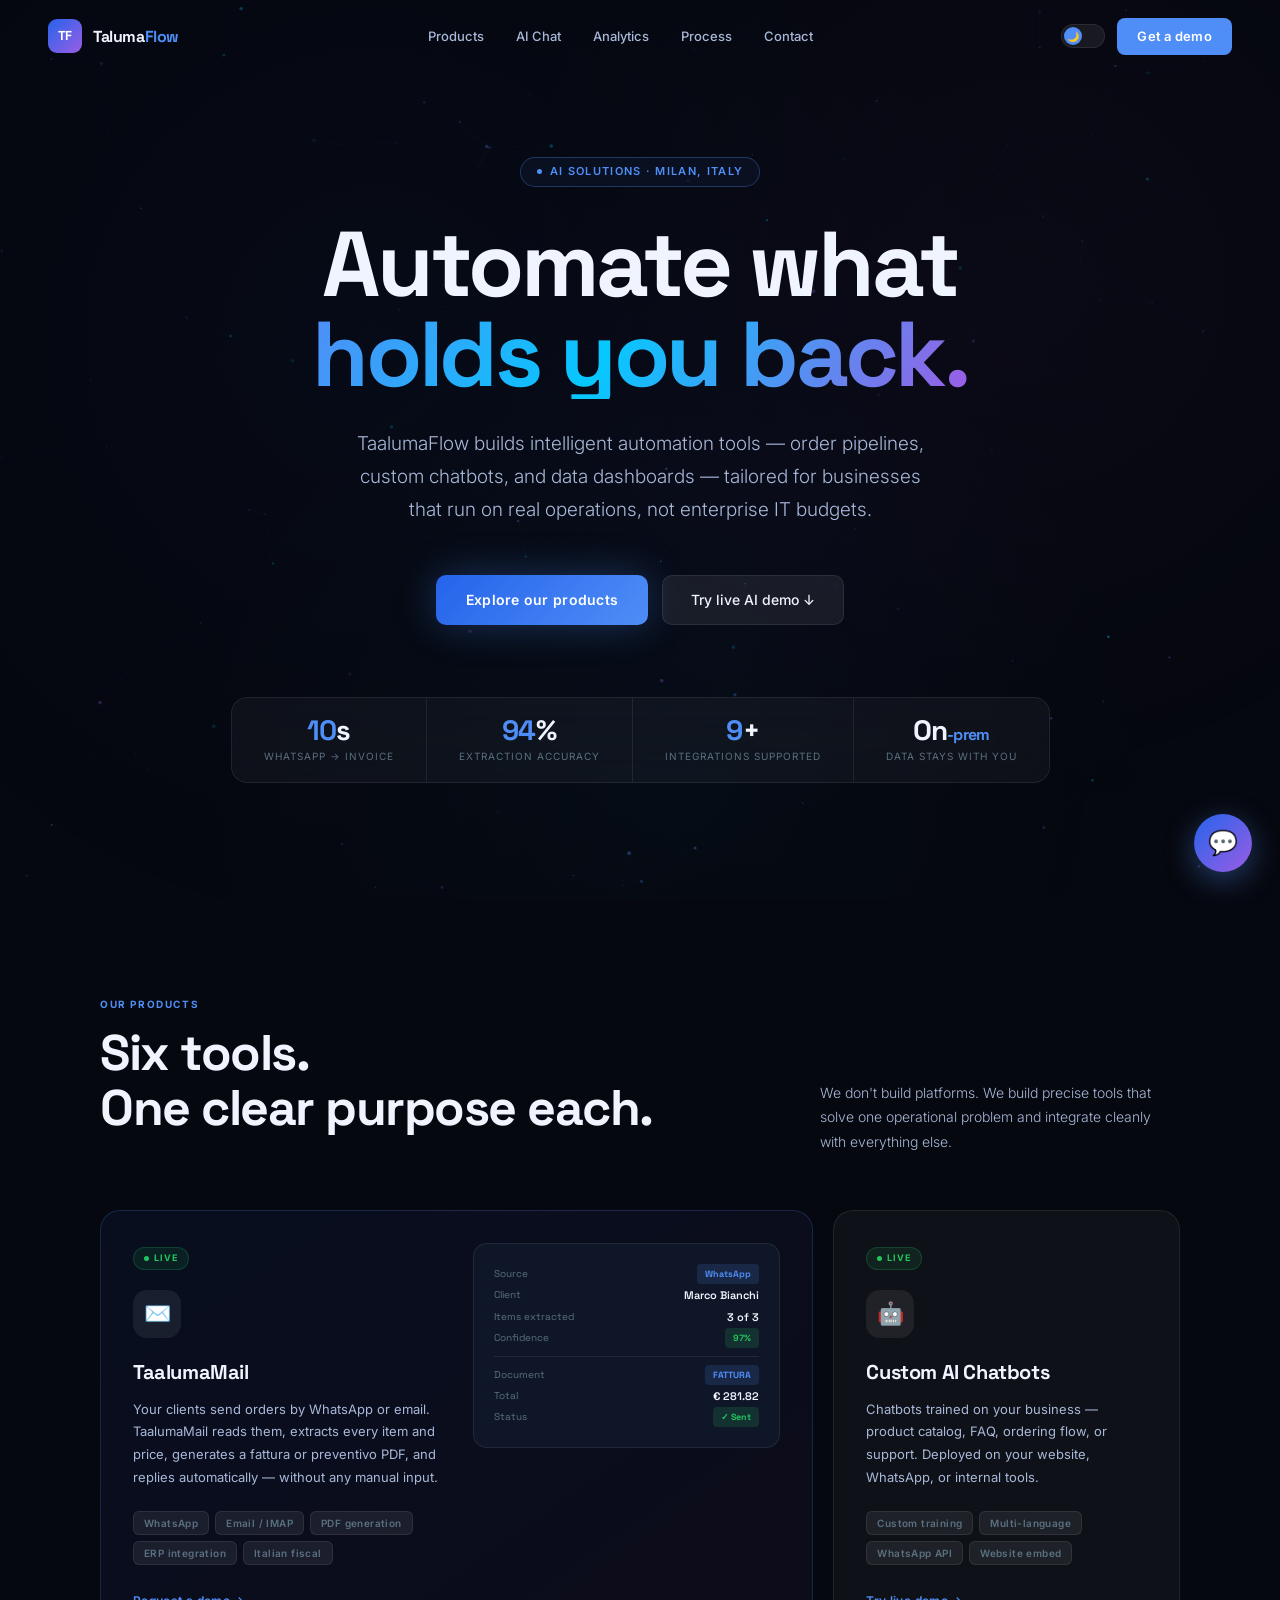
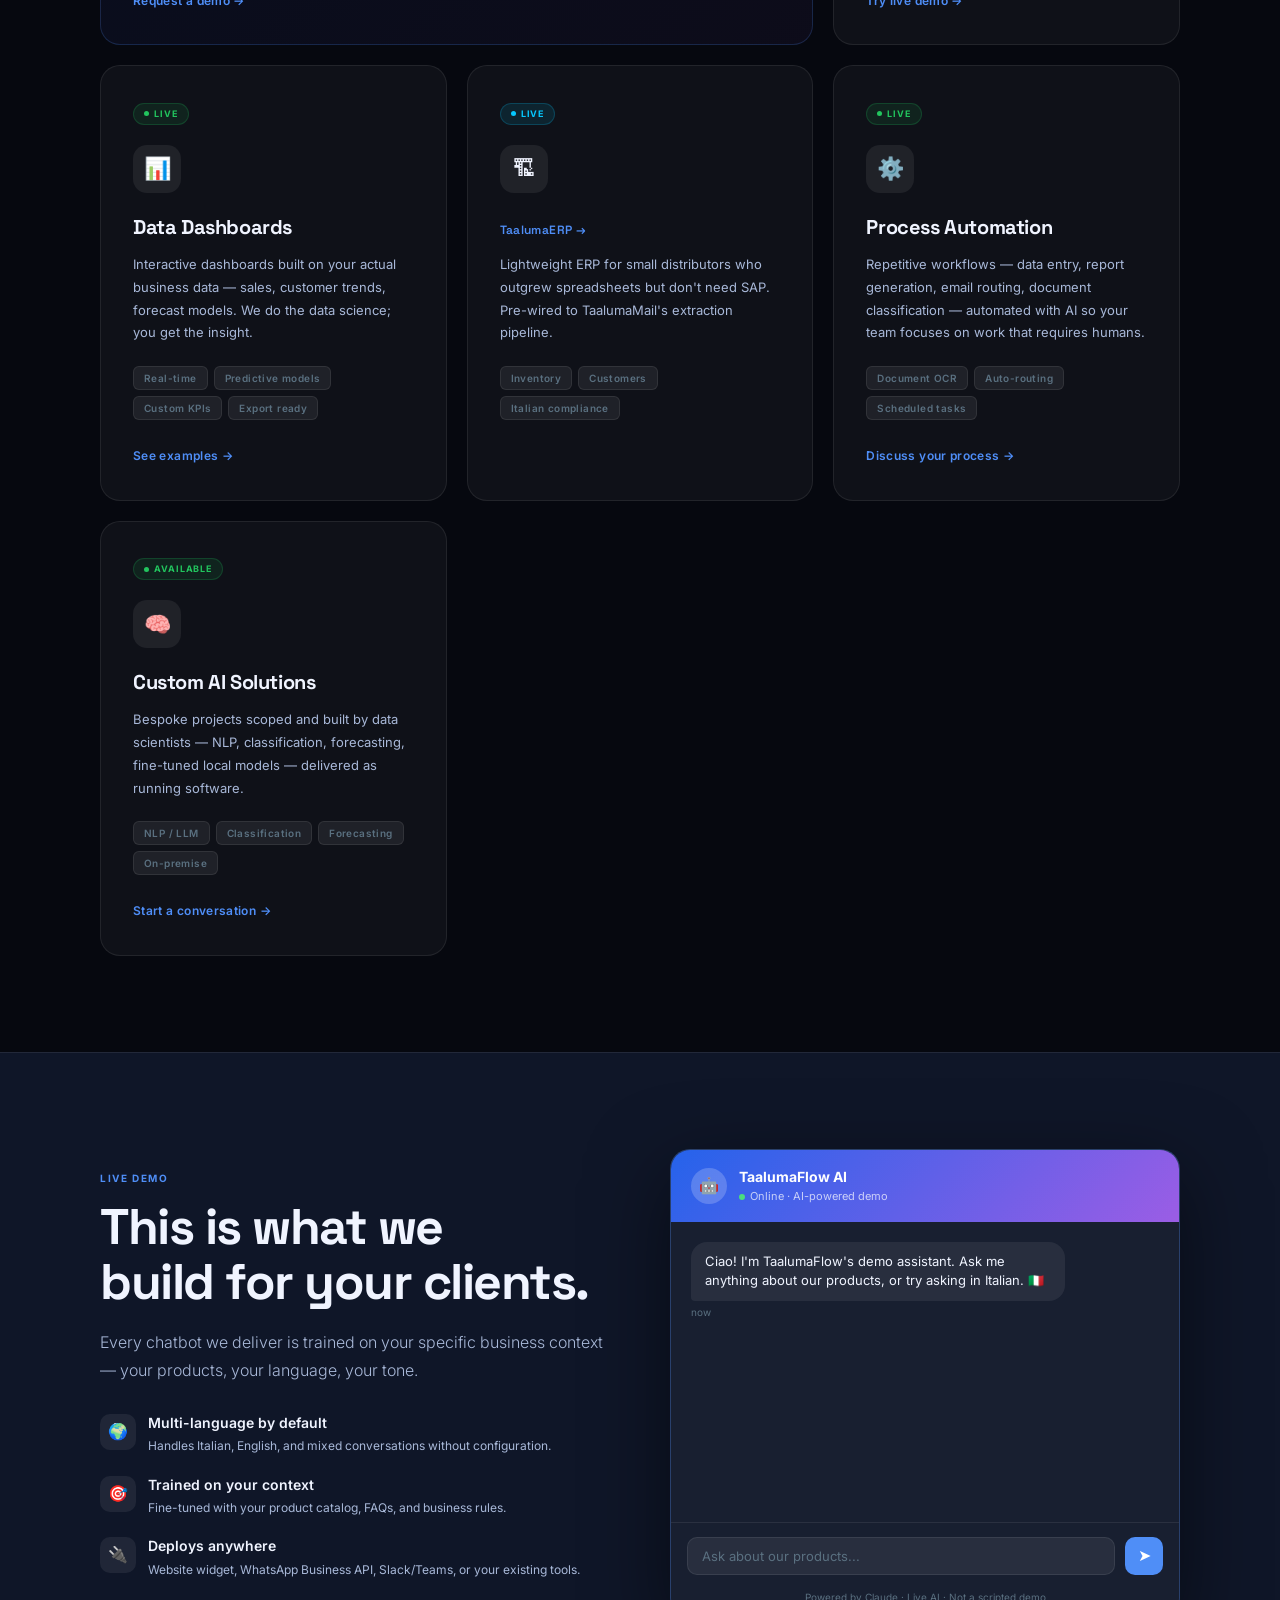
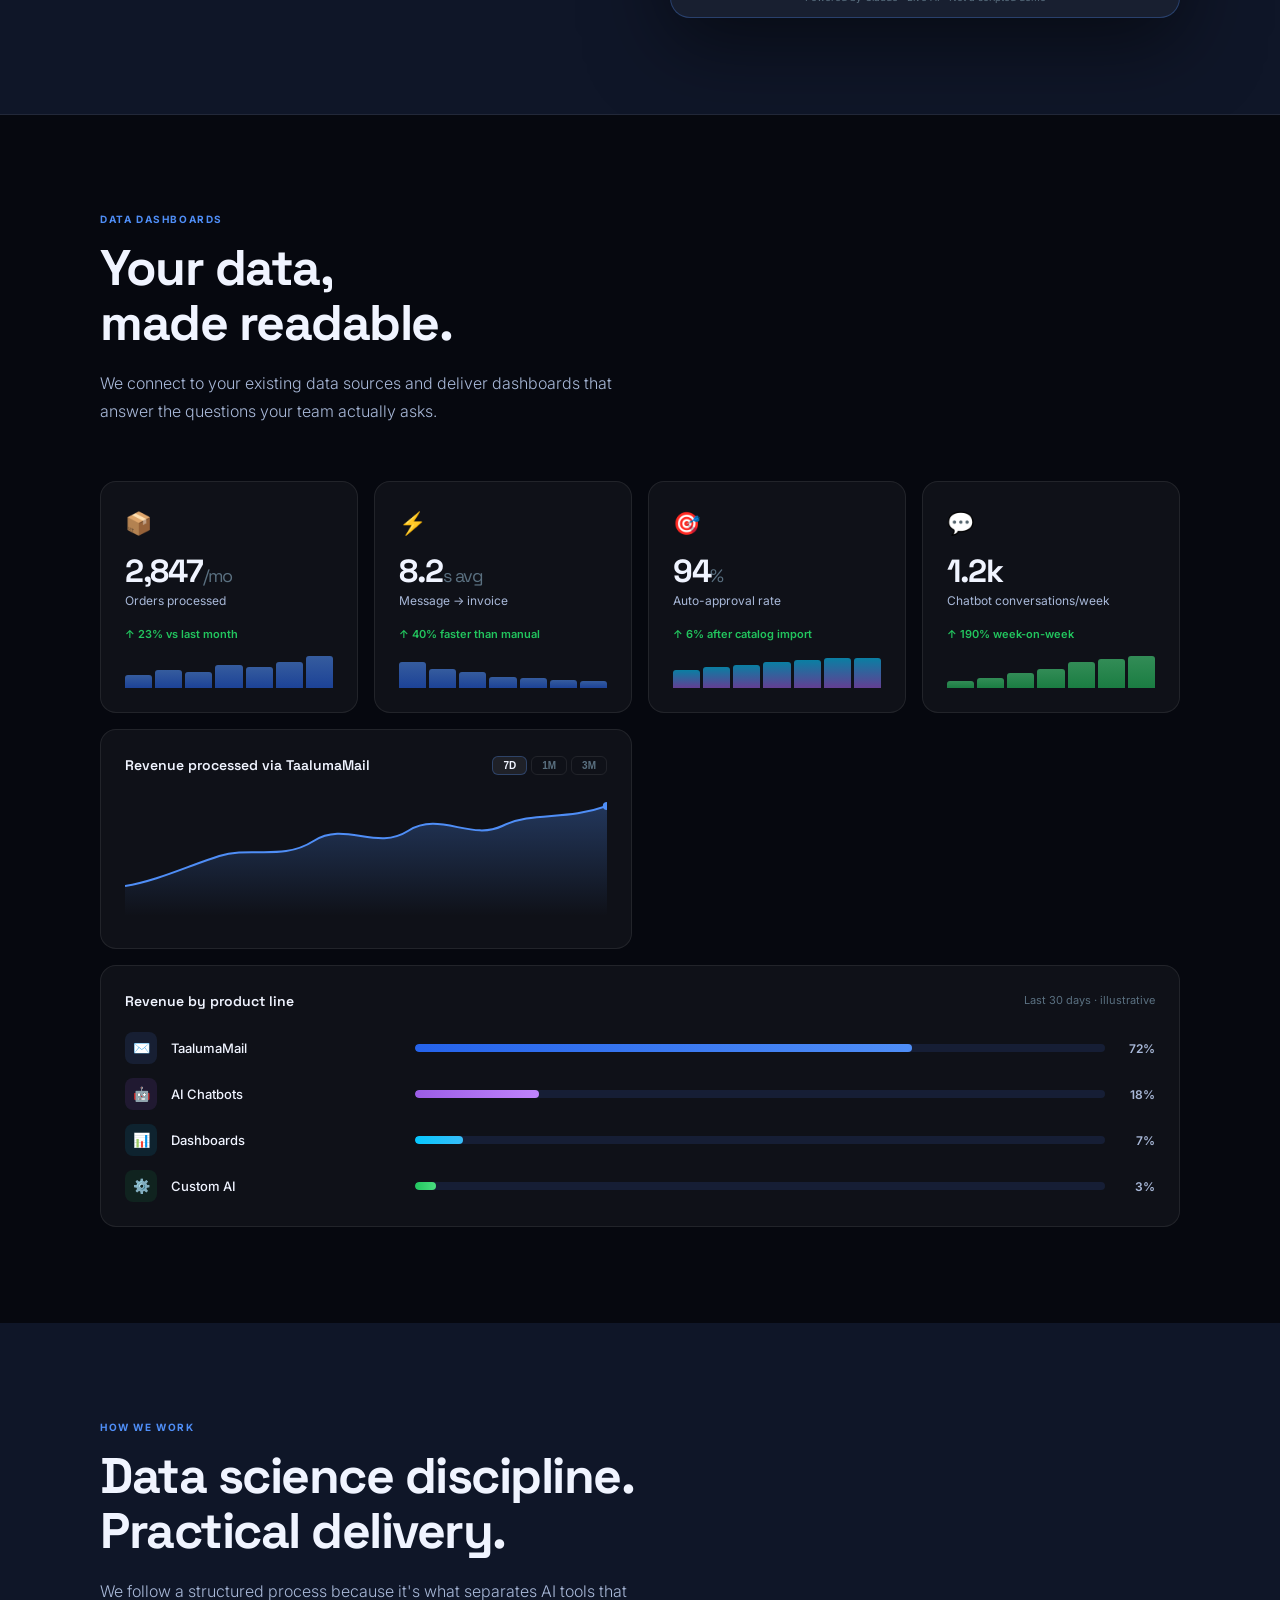
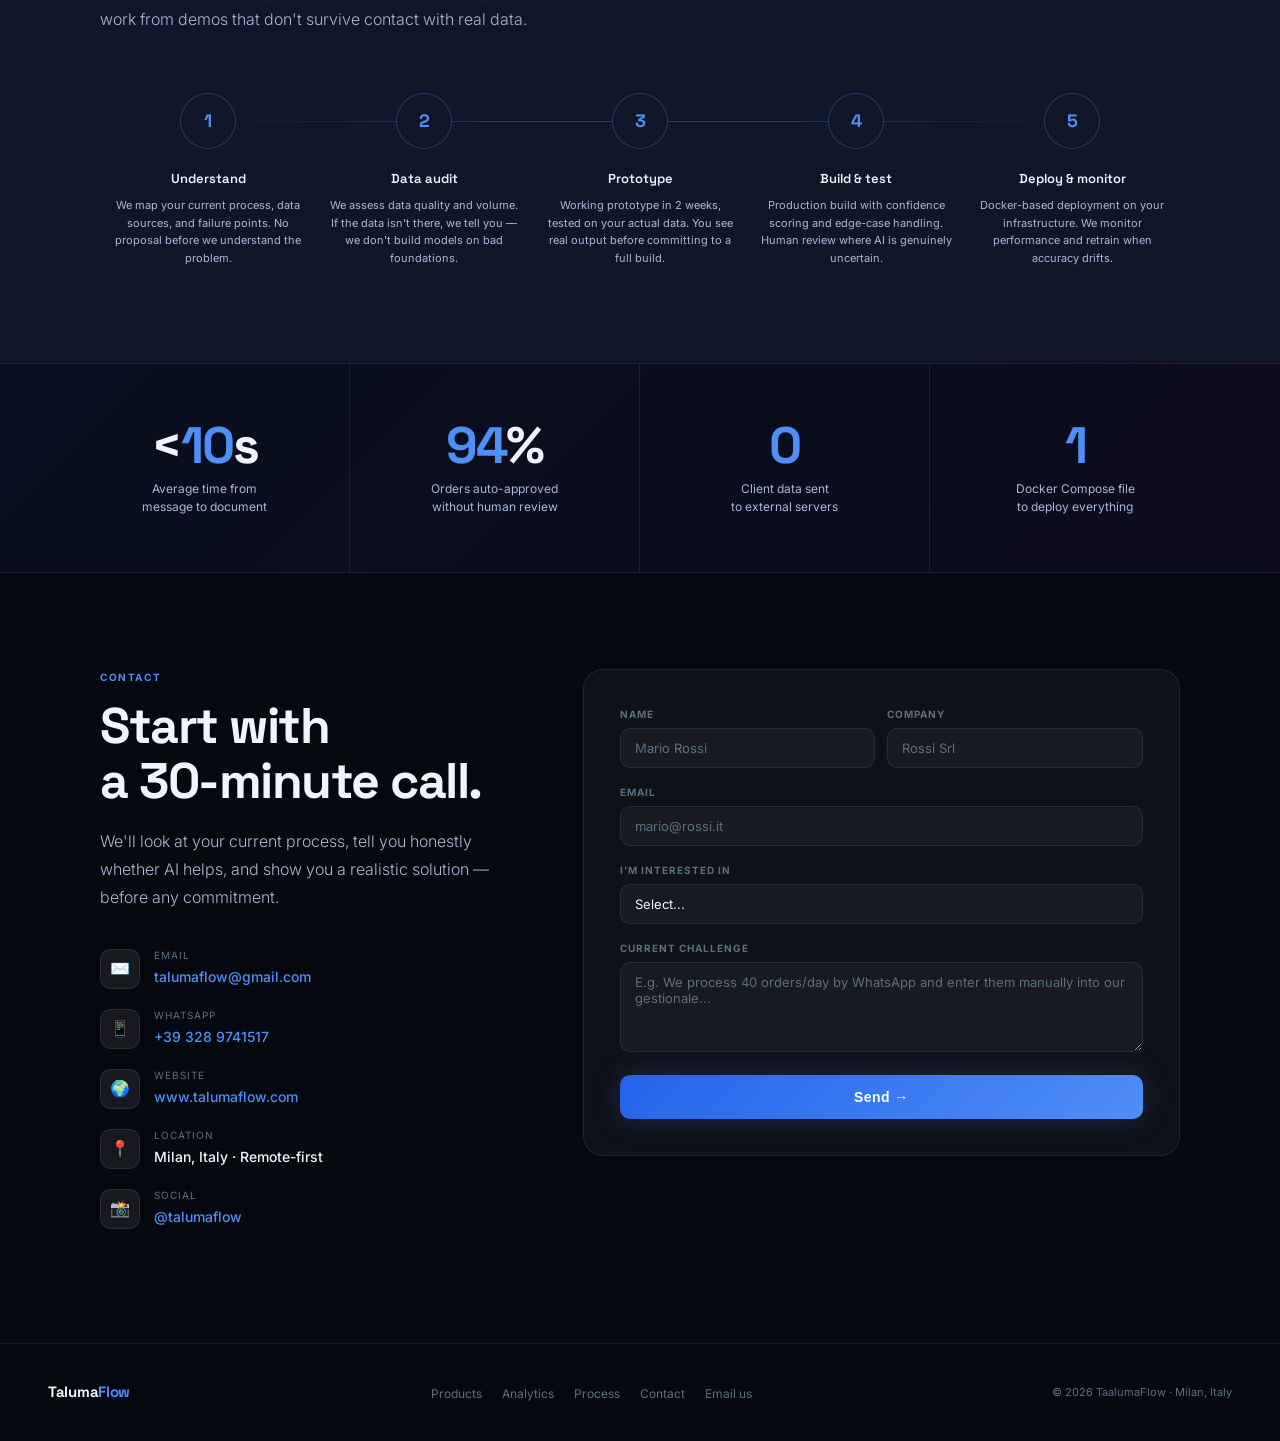
==== commit f1357eb0: "Update index.html" ====
--- a/index.html
+++ b/index.html
@@ -127,9 +127,9 @@
       </article>
 
       <article class="pc rv d3">
-        <div class="pc-status s-beta"><span class="s-dot"></span>Beta</div>
+        <div class="pc-status s-beta"><span class="s-dot"></span>Live</div>
         <div class="pc-icon">🏗</div>
-        <h3 class="pc-name">TaalumaERP</h3>
+        <h3 class="pc-name"><a href="taalumaerp.com" class="pc-link">TaalumaERP →</a></h3>
         <p class="pc-desc">Lightweight ERP for small distributors who outgrew spreadsheets but don't need SAP. Pre-wired to TaalumaMail's extraction pipeline.</p>
         <div class="pc-tags"><span class="pc-tag">Inventory</span><span class="pc-tag">Customers</span><span class="pc-tag">Italian compliance</span></div>
       </article>
--- a/src/css/main.css
+++ b/src/css/main.css
@@ -496,3 +496,31 @@
   .fl-2 { grid-template-columns: 1fr; }
   .chat-float-panel { width: calc(100vw - 32px); right: 16px; }
 }
+
+/* ── Typing indicator dot (used in chat.js showTyping) ─── */
+.td {
+  display: inline-block;
+  width: 7px; height: 7px; border-radius: 50%;
+  background: var(--text3);
+  animation: typeDot 1.2s infinite;
+}
+
+/* ── Chat formatted lines ─────────────────────────────────── */
+.cb-line {
+  display: block;
+  padding-left: 4px;
+  margin: 1px 0;
+}
+.msg-typing {
+  display: flex !important;
+  align-items: center;
+  gap: 5px;
+  padding: 12px 16px !important;
+}
+.td {
+  display: inline-block;
+  width: 7px; height: 7px;
+  border-radius: 50%;
+  background: var(--text3);
+  animation: typeDot 1.2s infinite;
+}
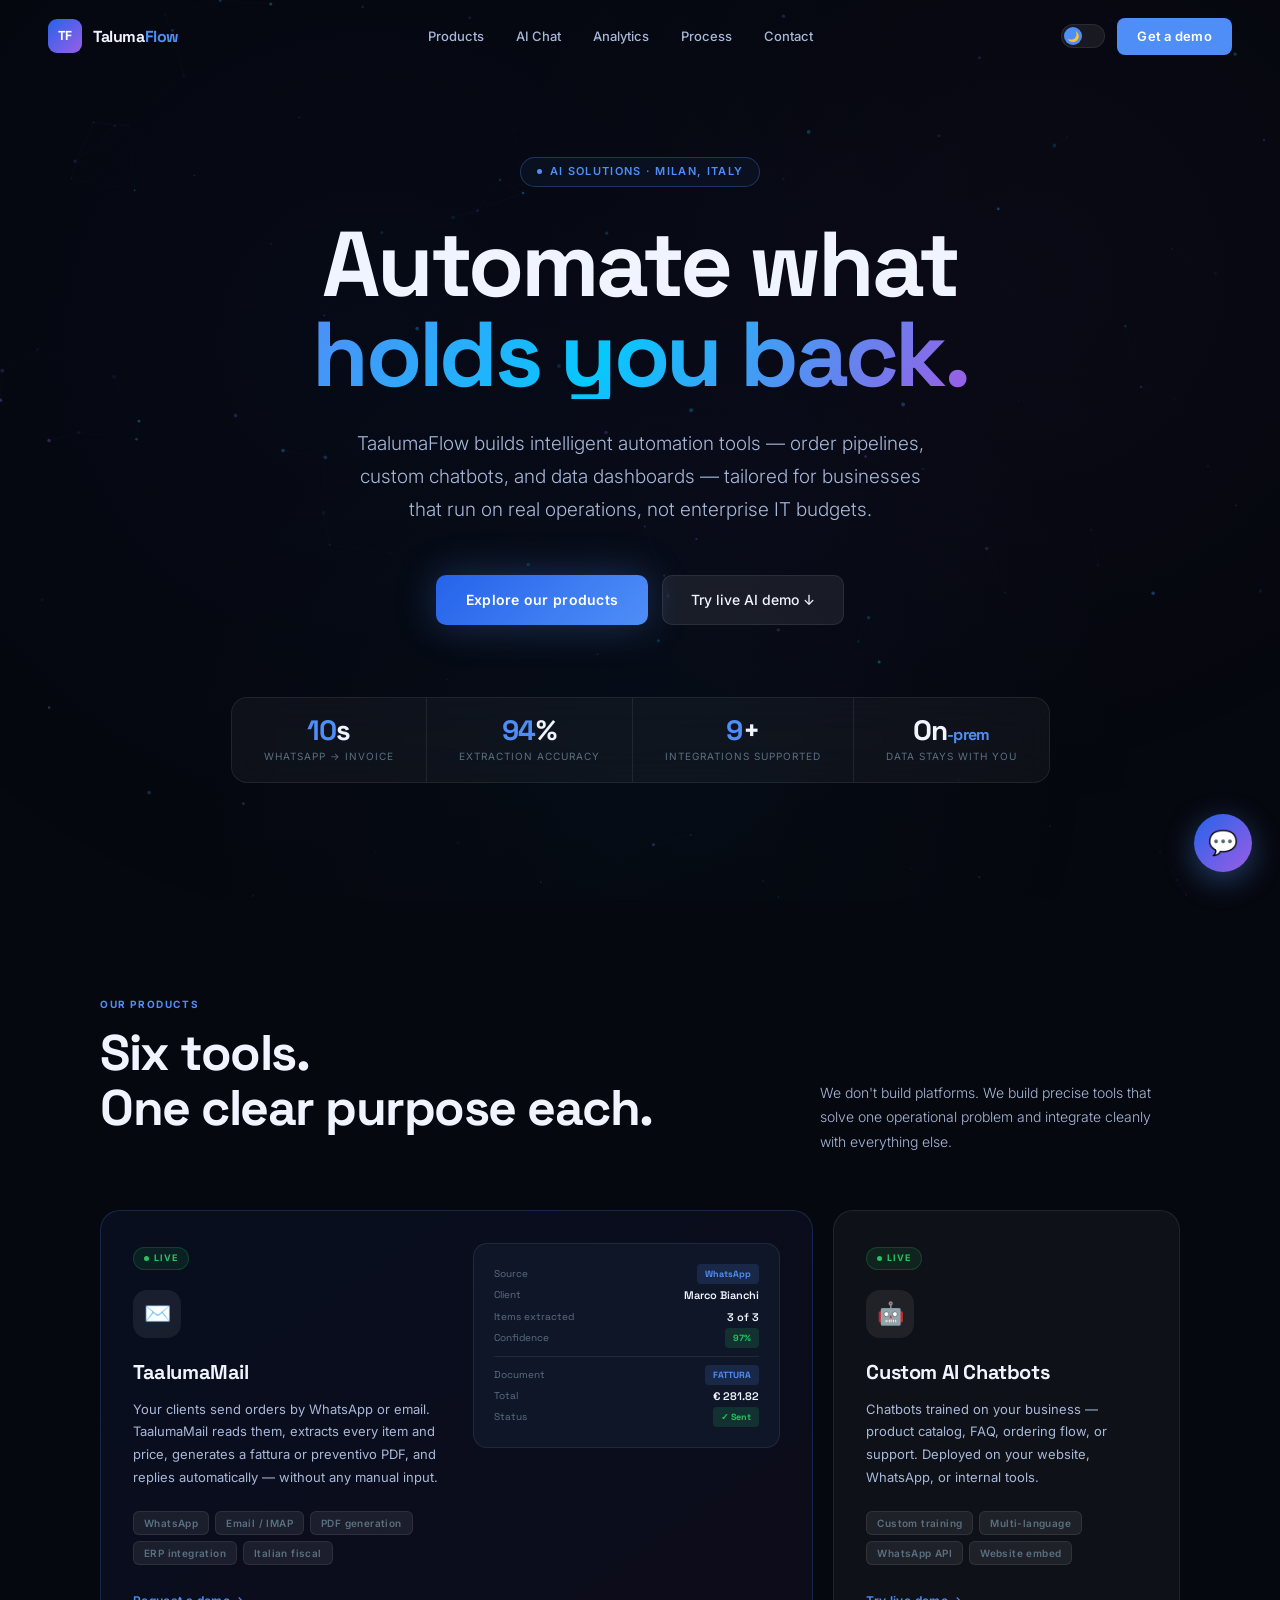
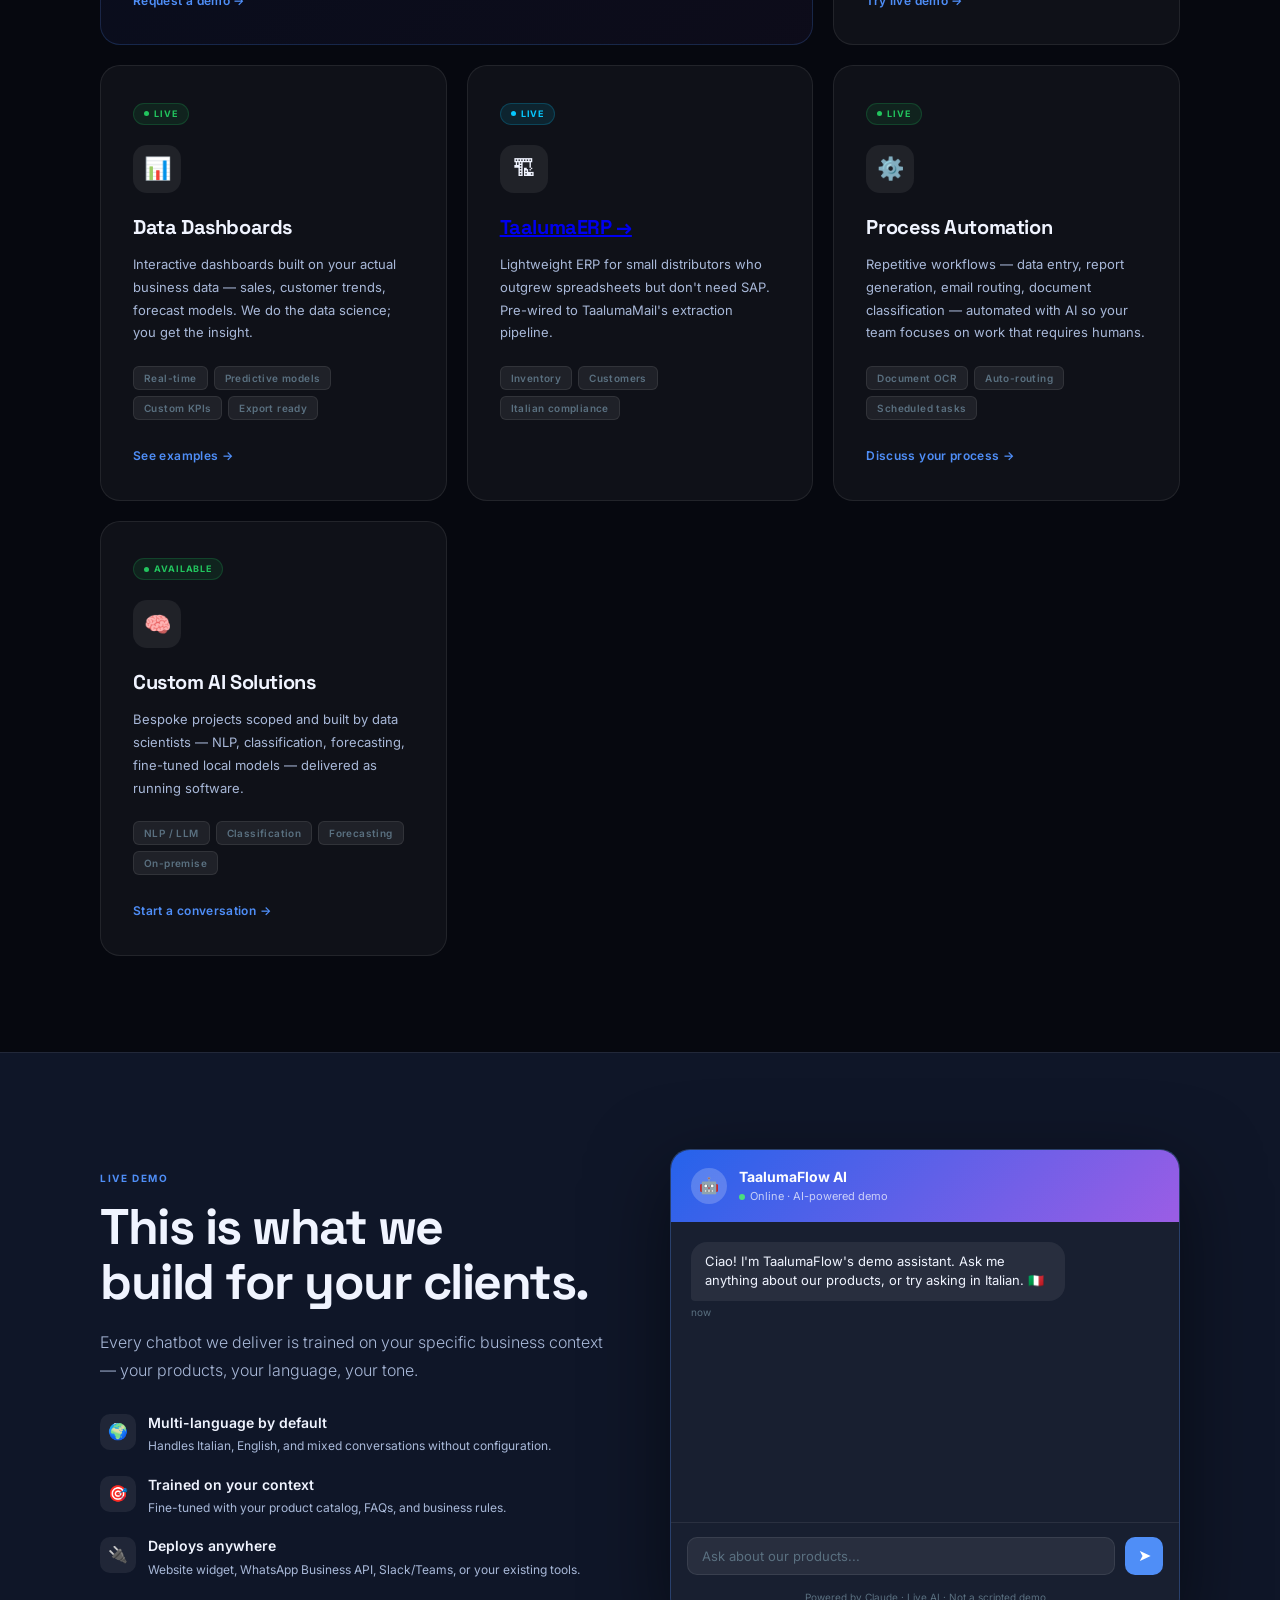
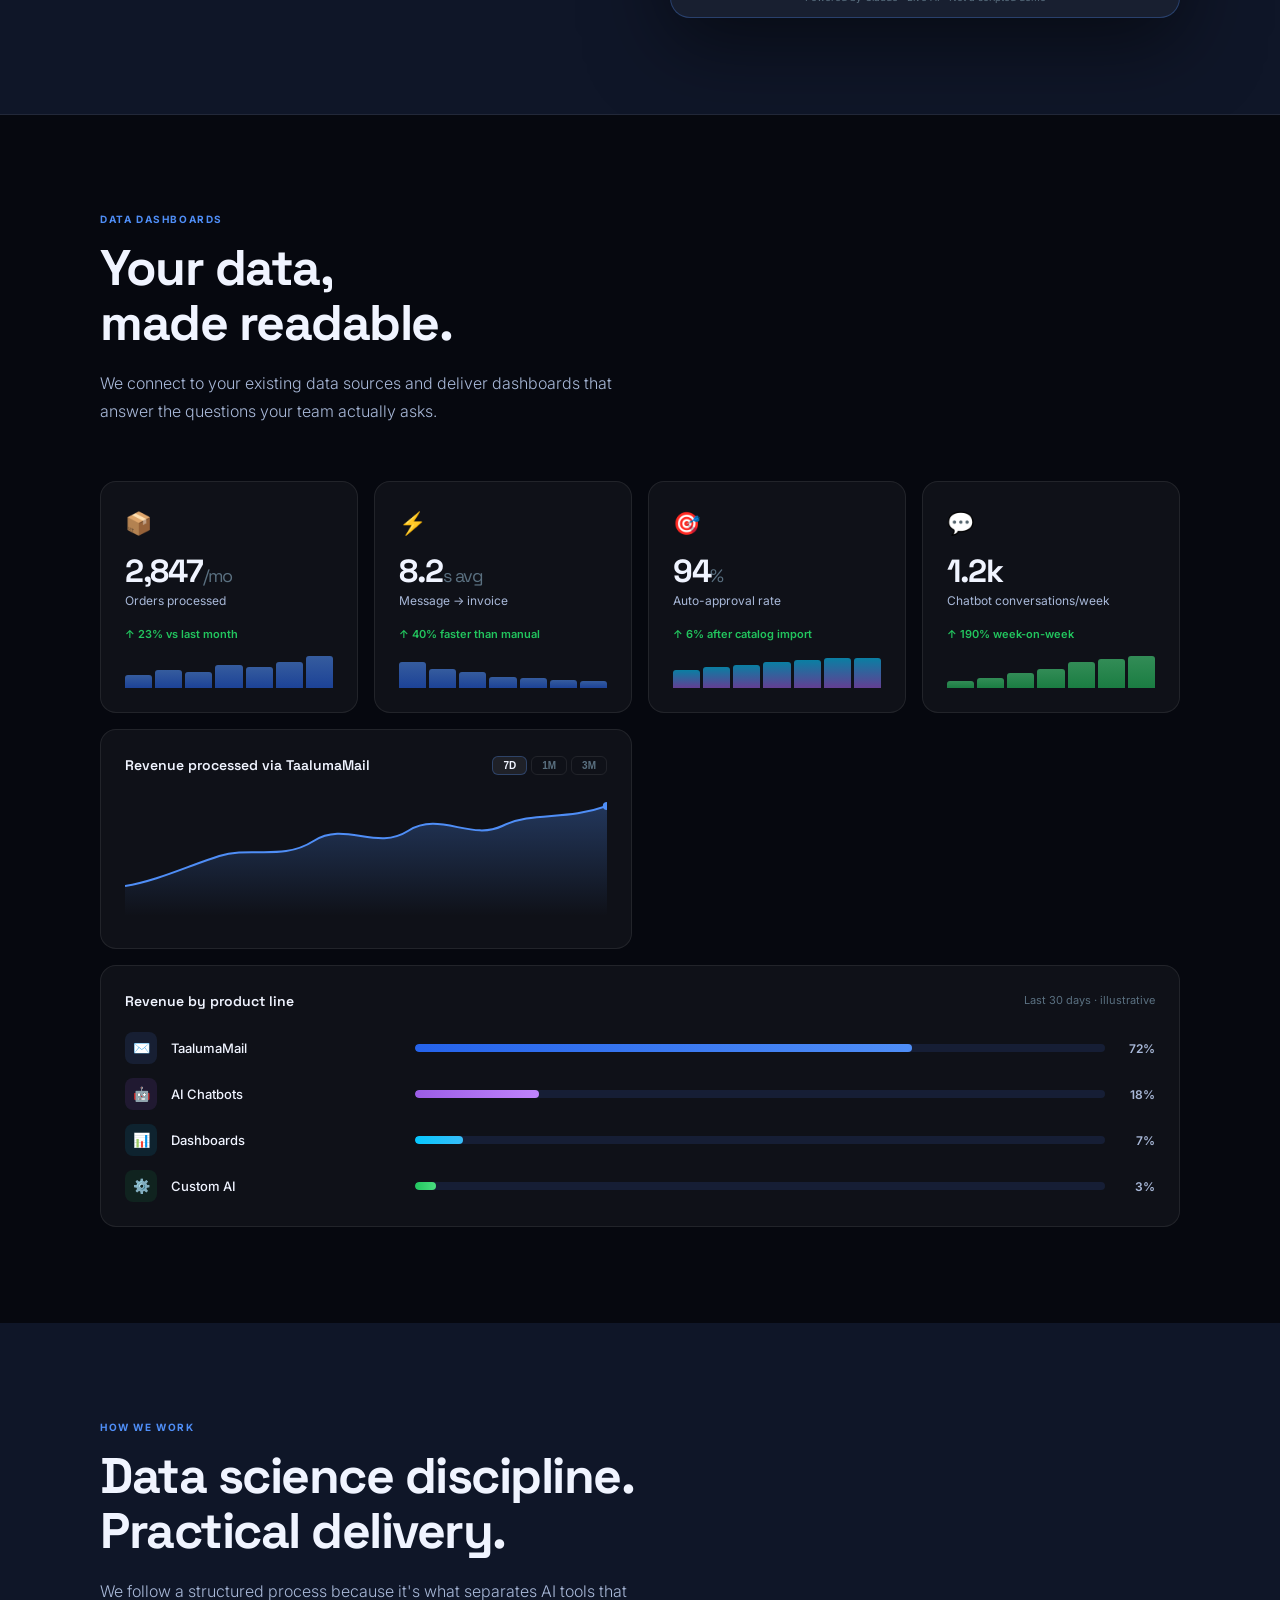
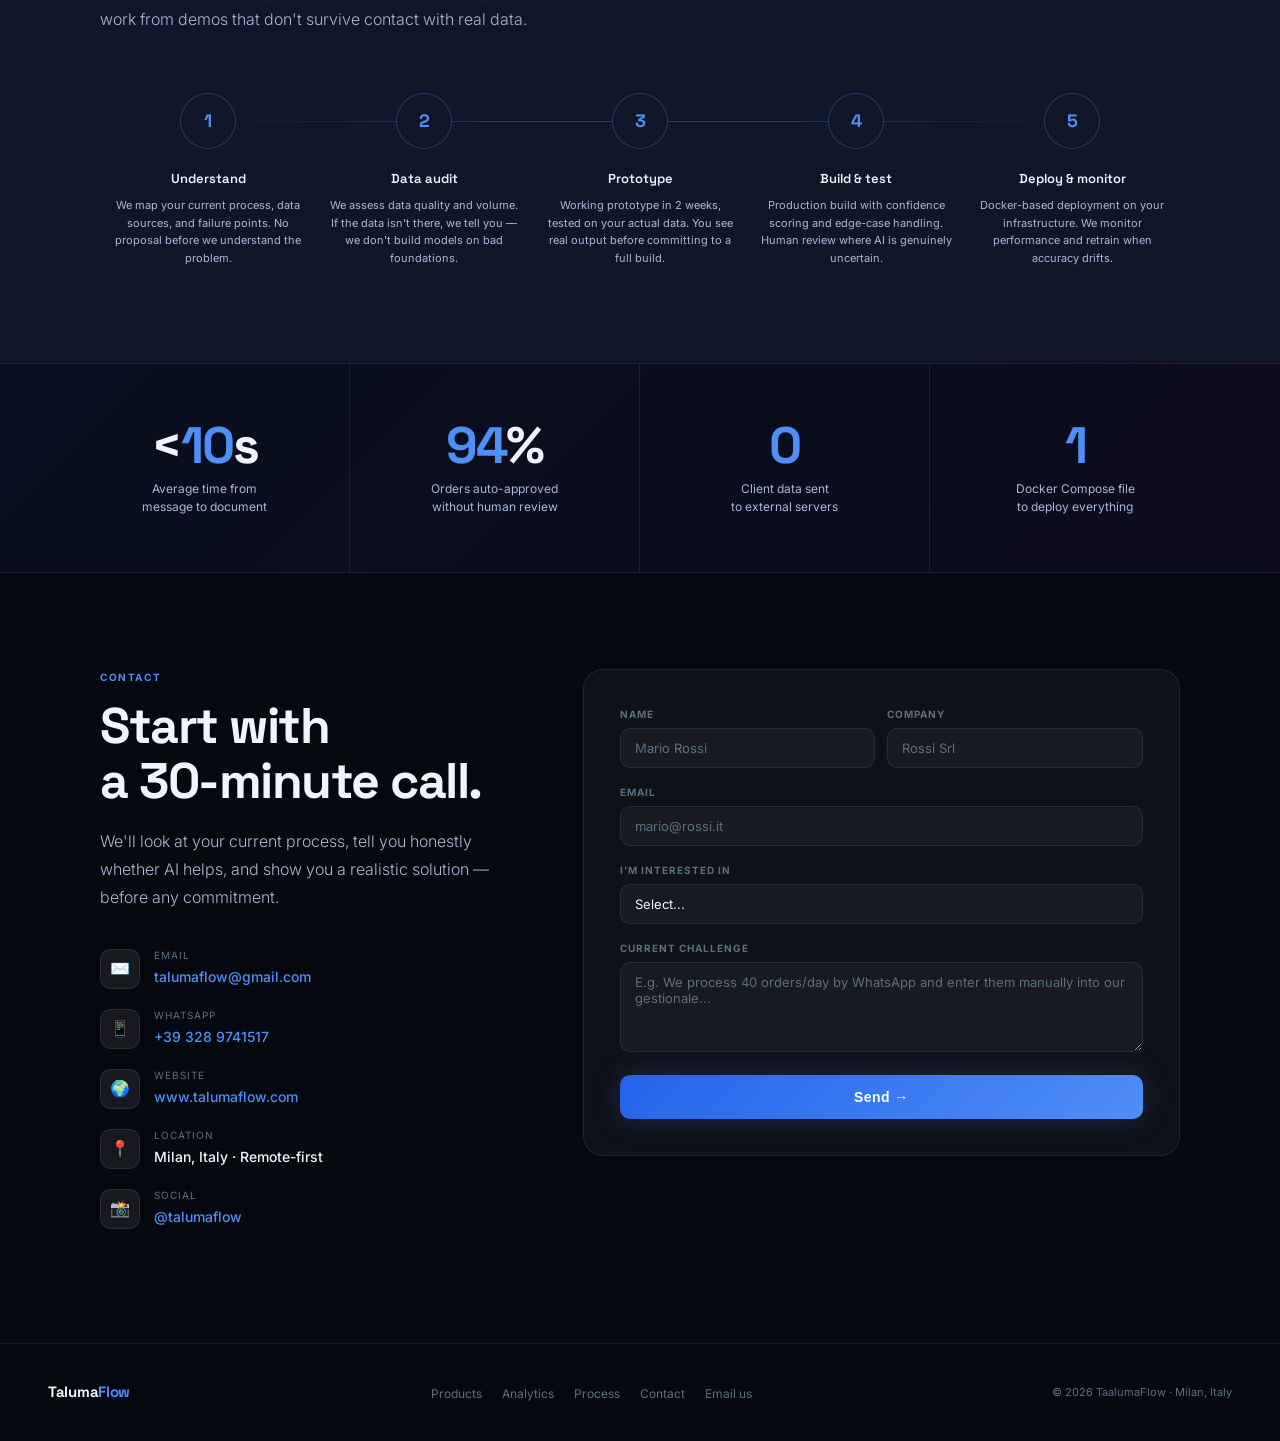
==== commit 0a0e9088: "Update index.html" ====
--- a/index.html
+++ b/index.html
@@ -129,7 +129,7 @@
       <article class="pc rv d3">
         <div class="pc-status s-beta"><span class="s-dot"></span>Live</div>
         <div class="pc-icon">🏗</div>
-        <h3 class="pc-name"><a href="taalumaerp.com" class="pc-link">TaalumaERP →</a></h3>
+        <h3 class="pc-name"><a href="taalumaerp.com">TaalumaERP →</a></h3>
         <p class="pc-desc">Lightweight ERP for small distributors who outgrew spreadsheets but don't need SAP. Pre-wired to TaalumaMail's extraction pipeline.</p>
         <div class="pc-tags"><span class="pc-tag">Inventory</span><span class="pc-tag">Customers</span><span class="pc-tag">Italian compliance</span></div>
       </article>
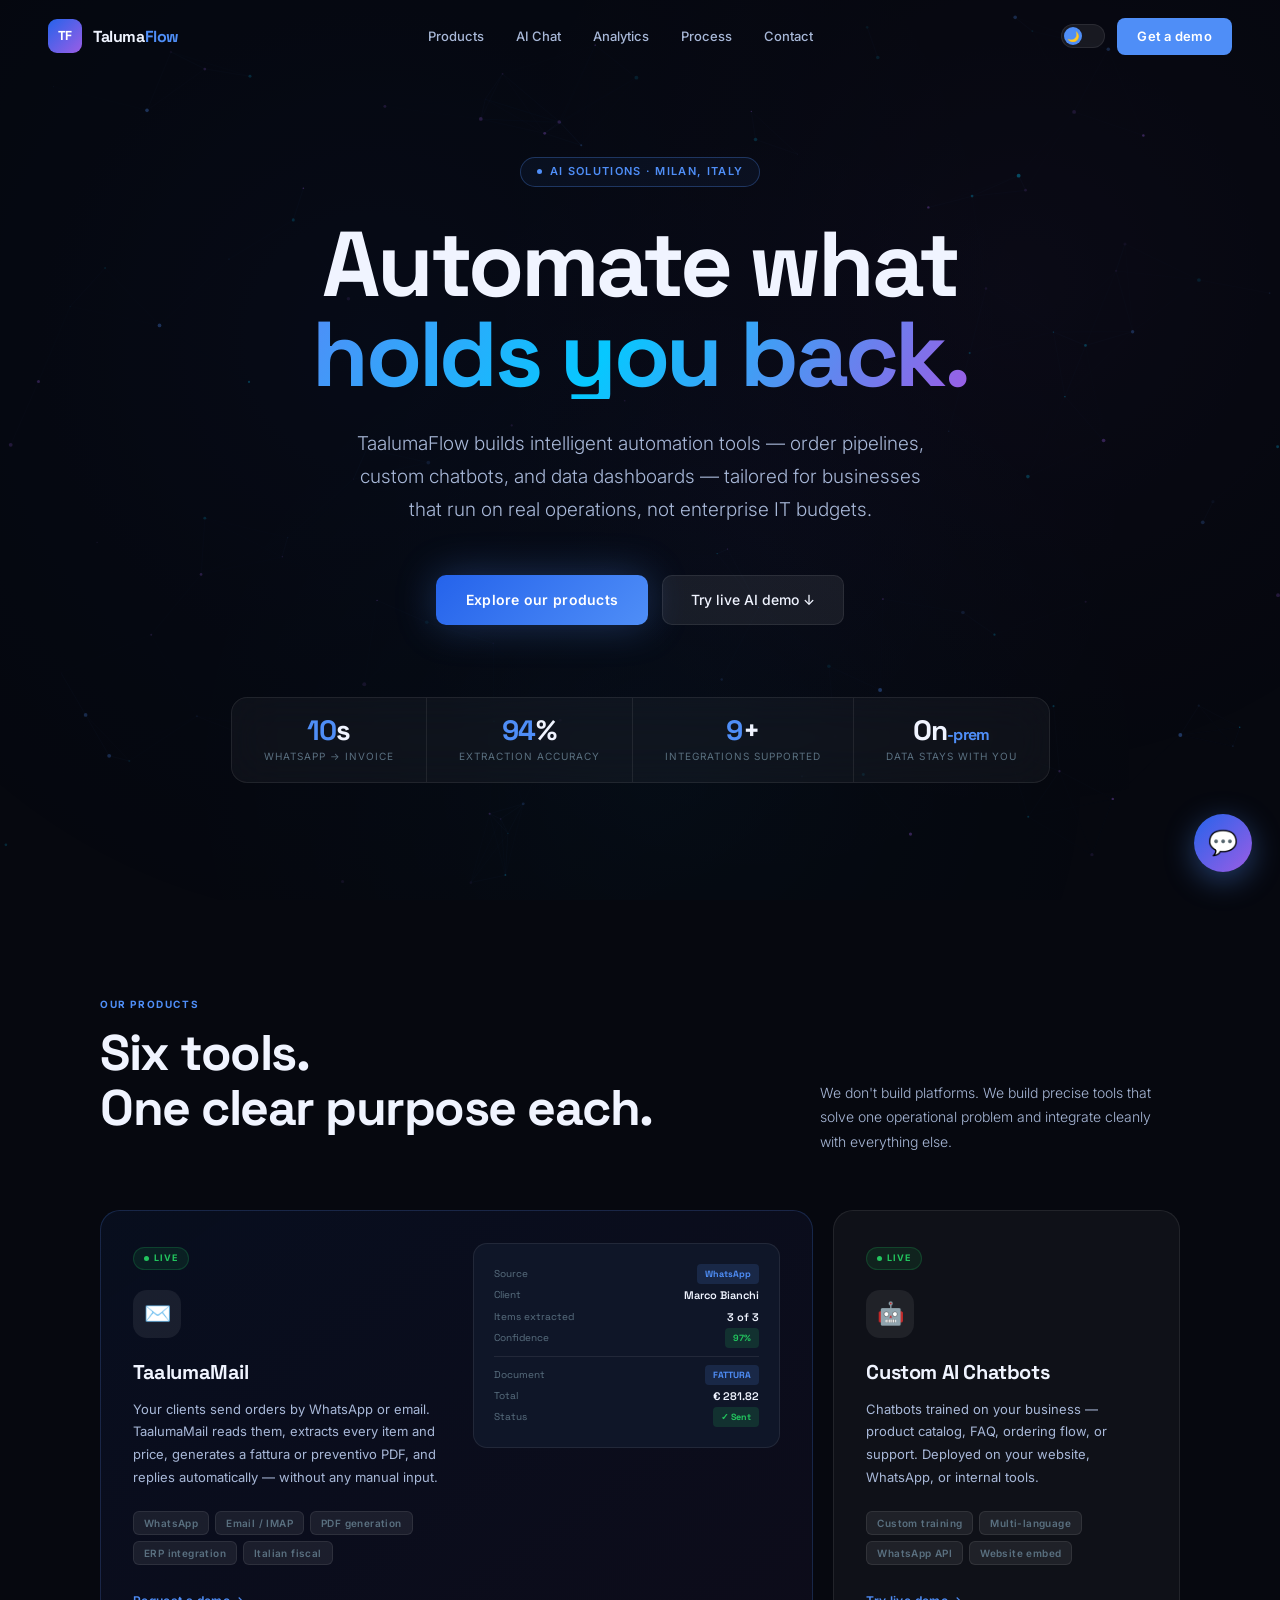
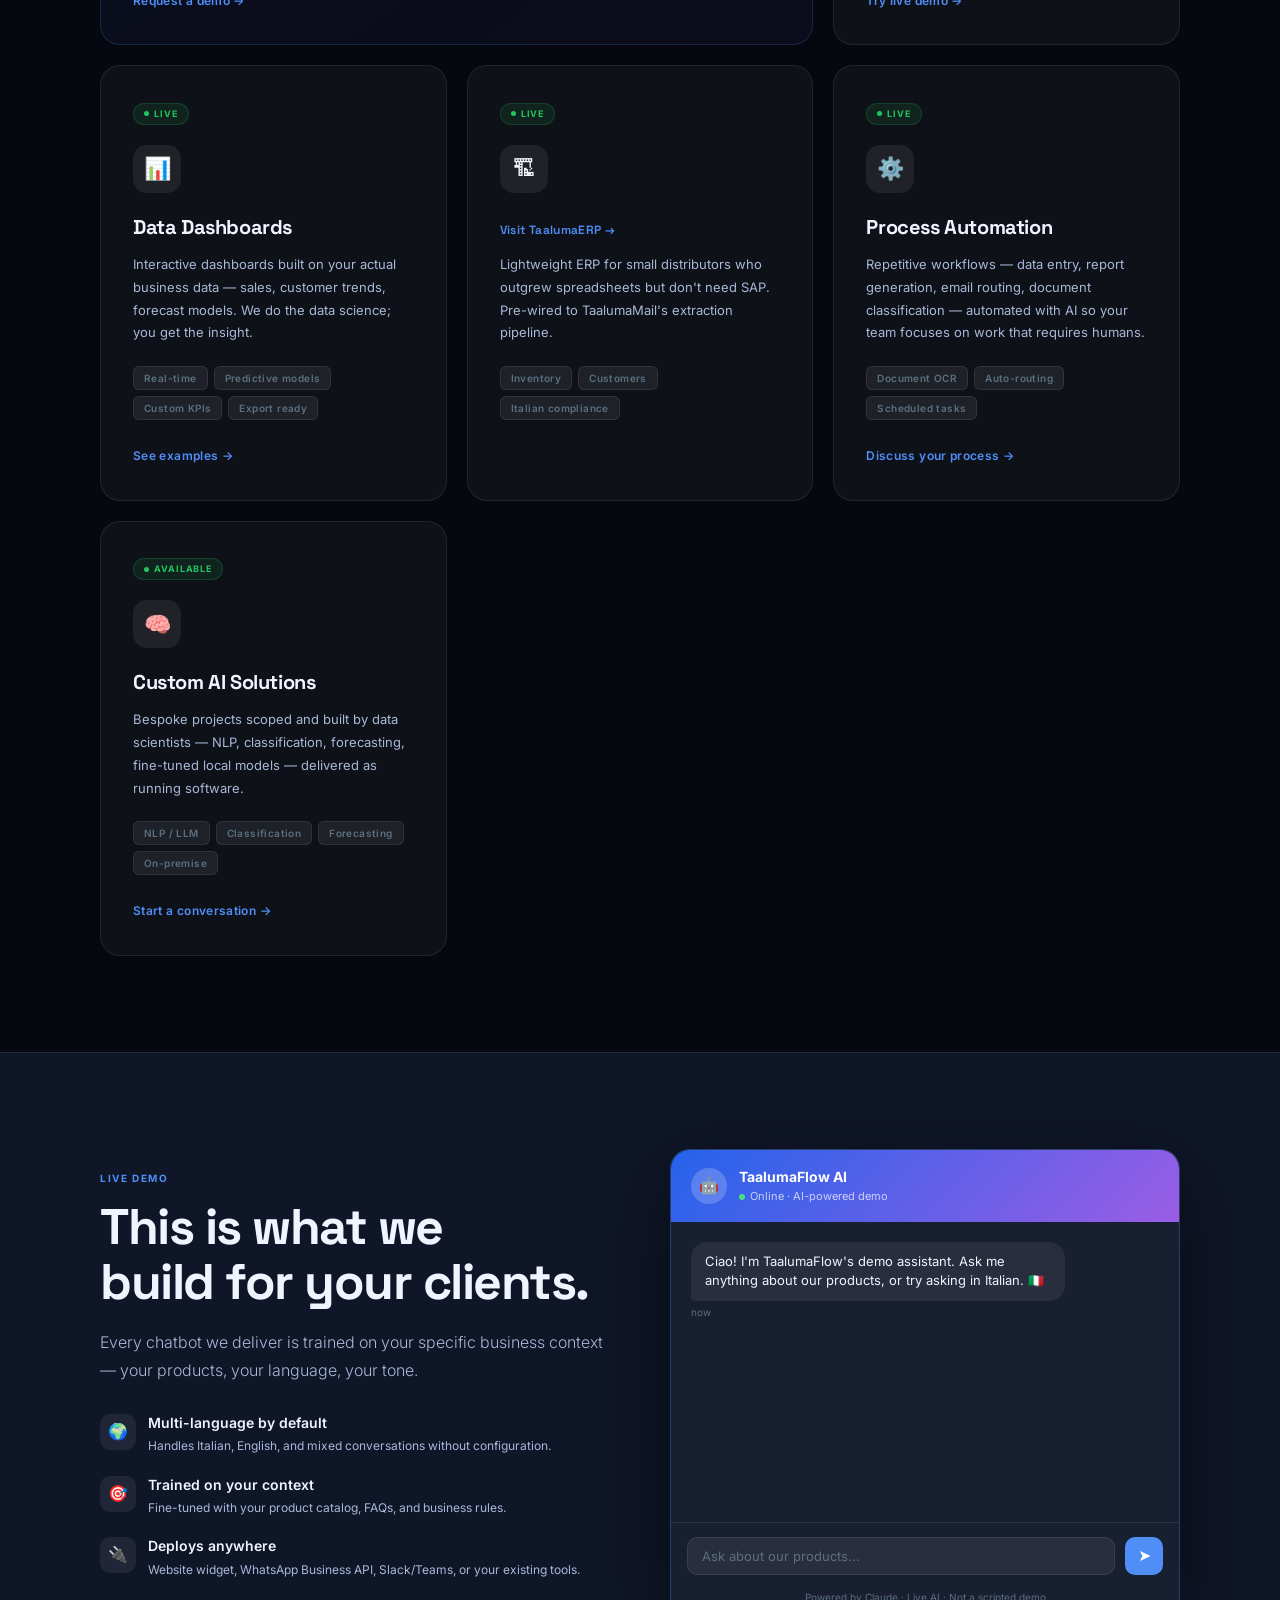
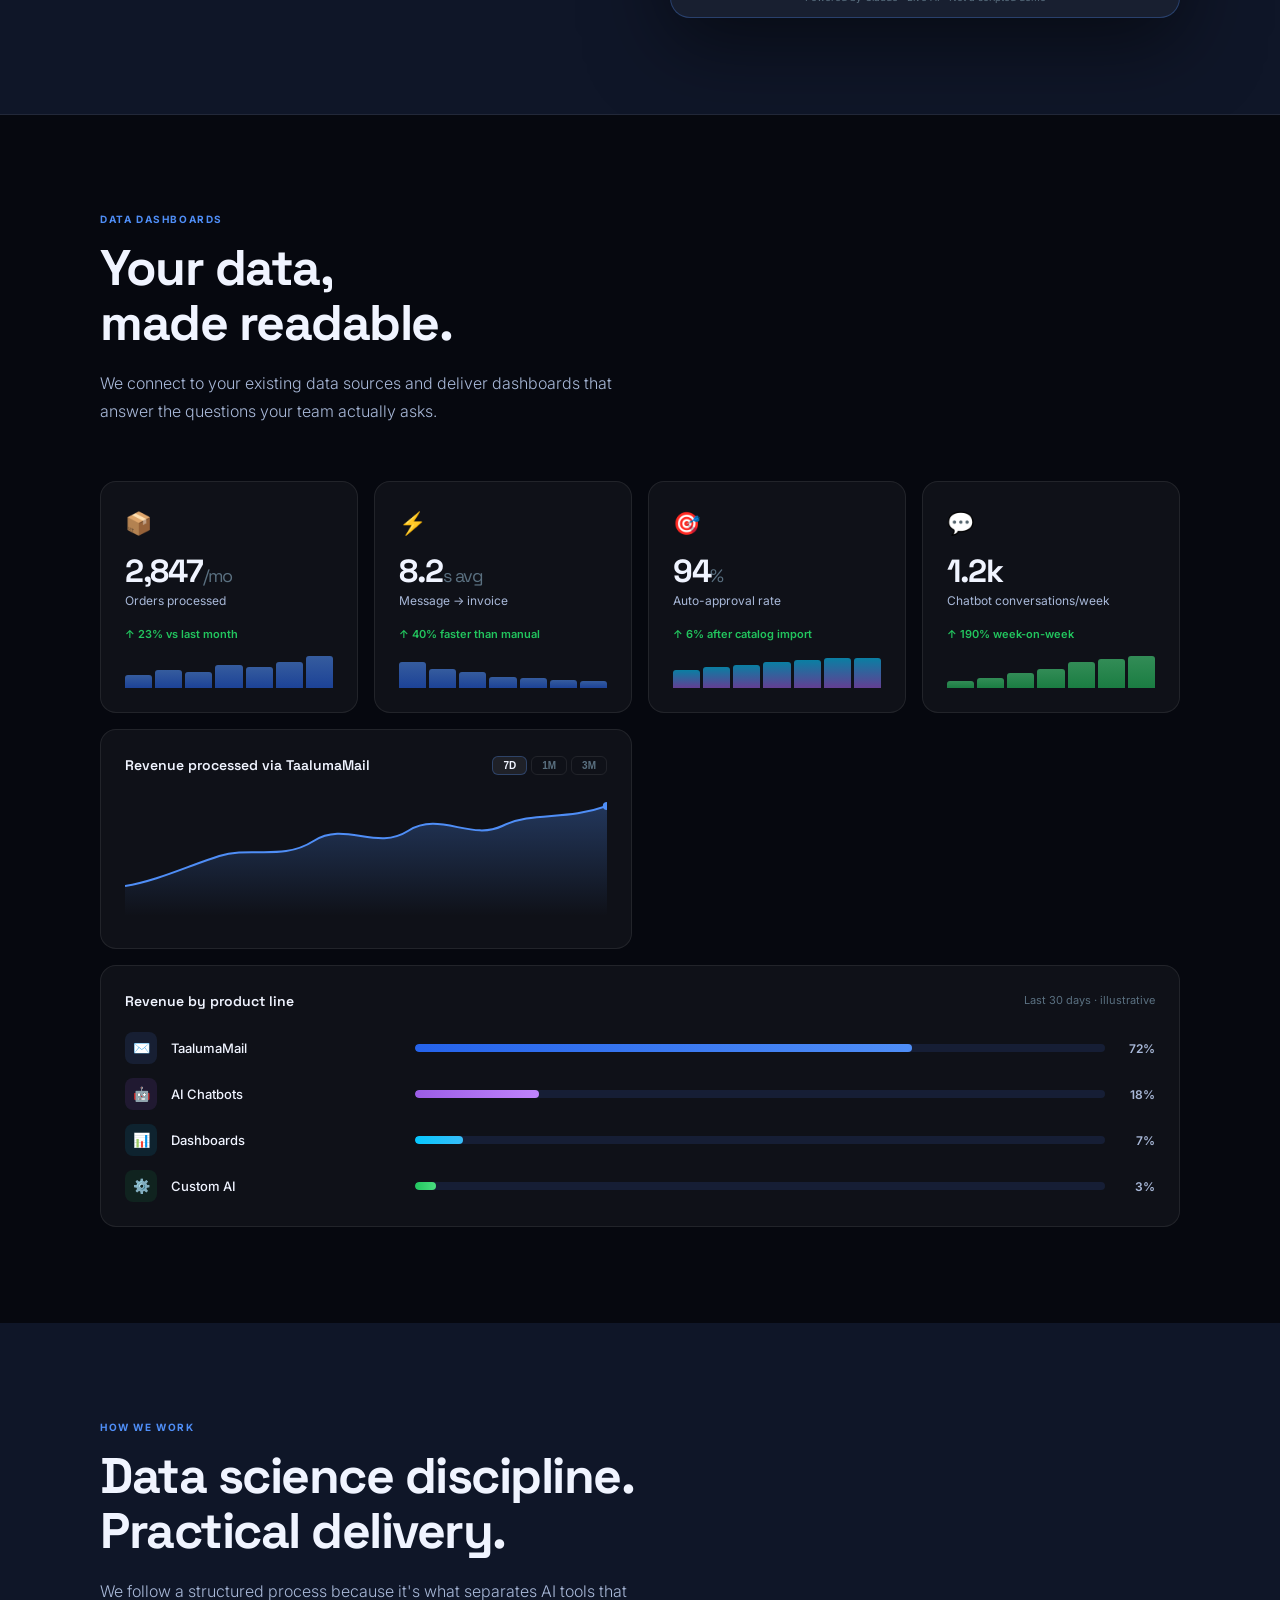
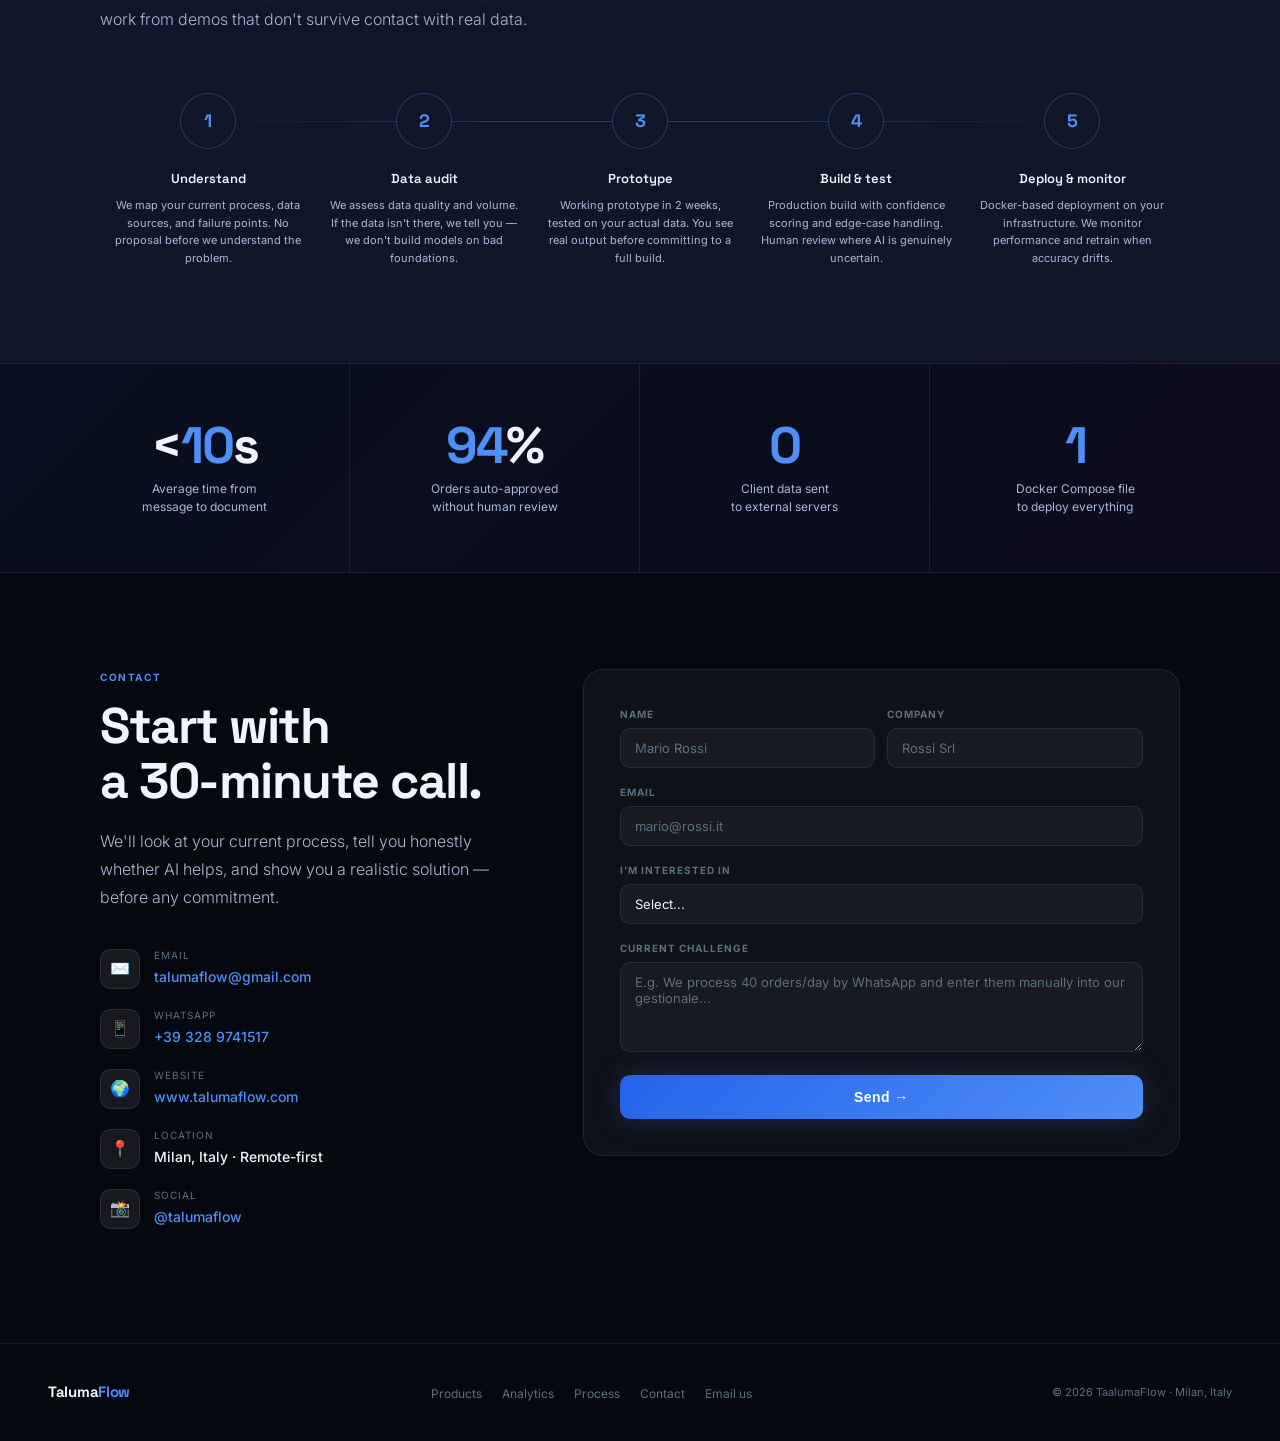
==== commit bbce0517: "Update index.html" ====
--- a/index.html
+++ b/index.html
@@ -127,9 +127,9 @@
       </article>
 
       <article class="pc rv d3">
-        <div class="pc-status s-beta"><span class="s-dot"></span>Live</div>
+        <div class="pc-status s-live"><span class="s-dot"></span>Live</div>
         <div class="pc-icon">🏗</div>
-        <h3 class="pc-name"><a href="taalumaerp.com">TaalumaERP →</a></h3>
+        <h3 class="pc-name"><a href="https://taalumaerp.com" target="_blank" rel="noopener" class="pc-link">Visit TaalumaERP →</a></h3>
         <p class="pc-desc">Lightweight ERP for small distributors who outgrew spreadsheets but don't need SAP. Pre-wired to TaalumaMail's extraction pipeline.</p>
         <div class="pc-tags"><span class="pc-tag">Inventory</span><span class="pc-tag">Customers</span><span class="pc-tag">Italian compliance</span></div>
       </article>
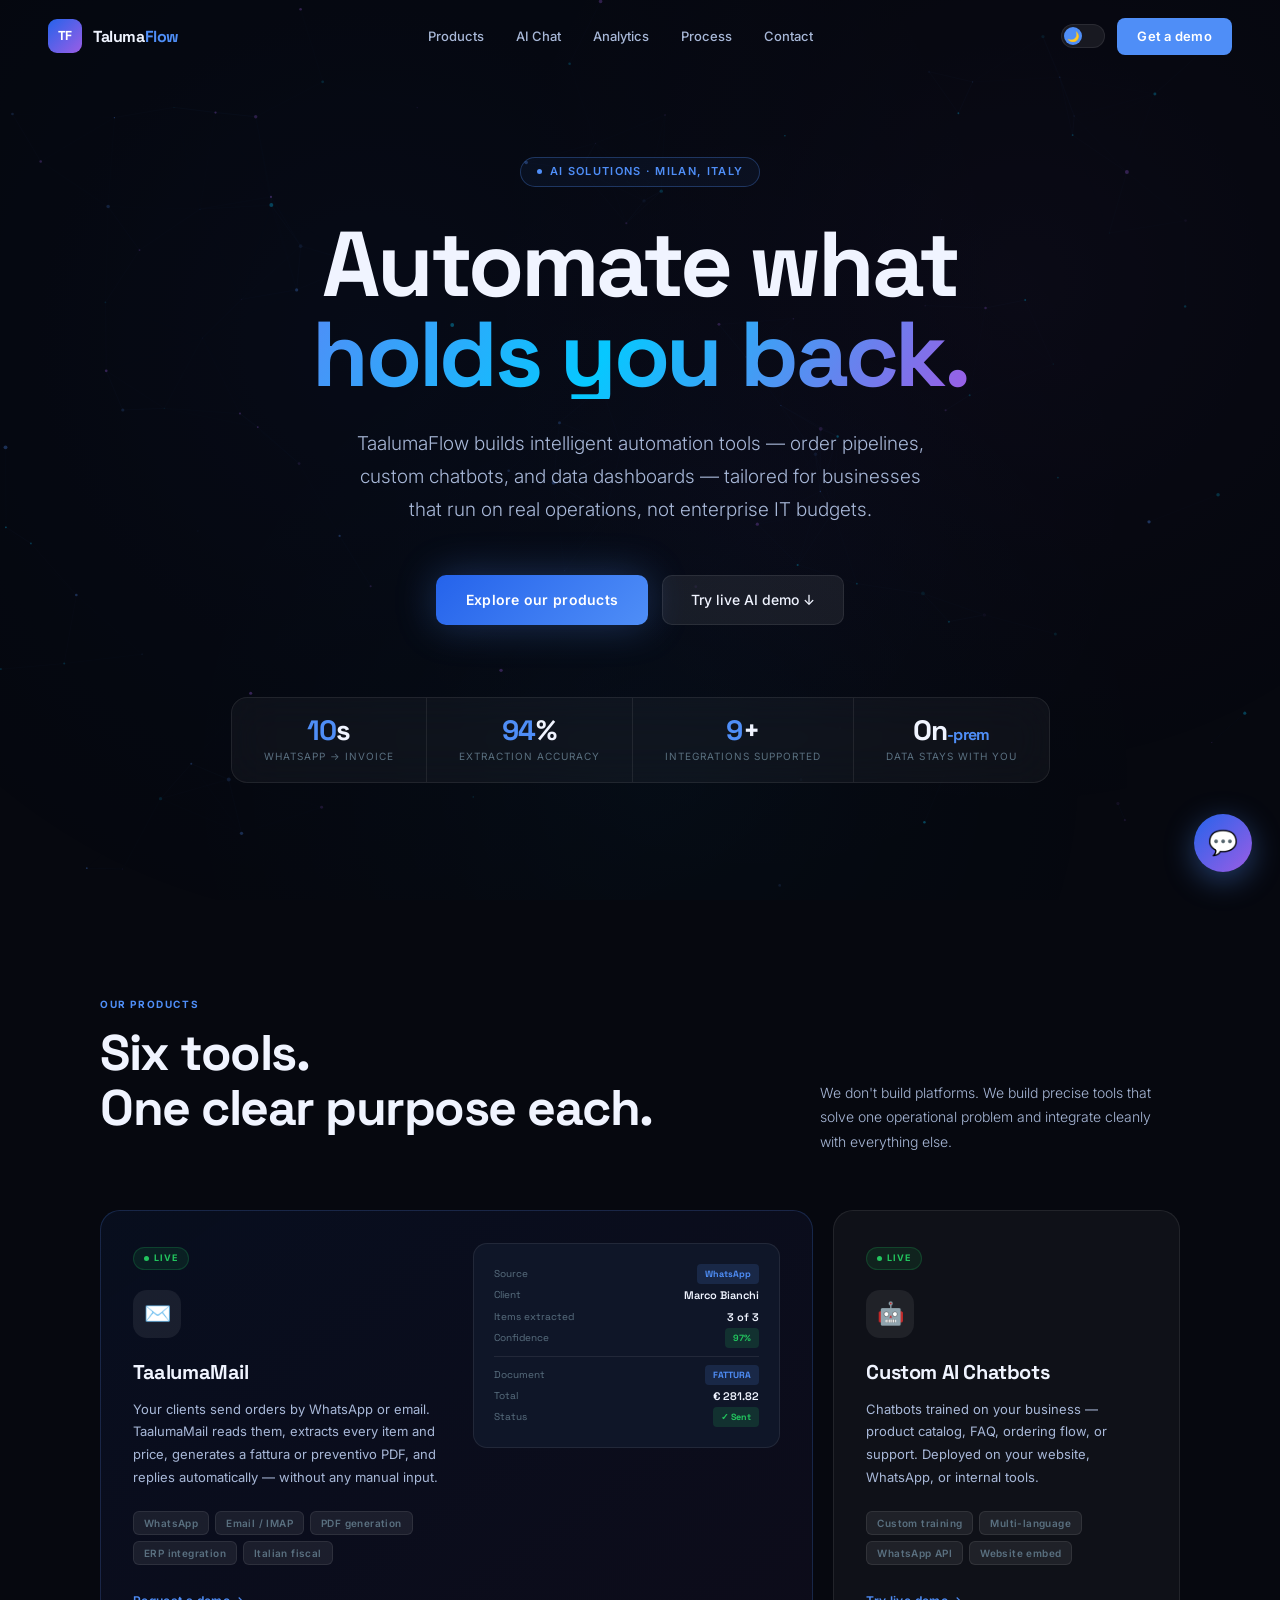
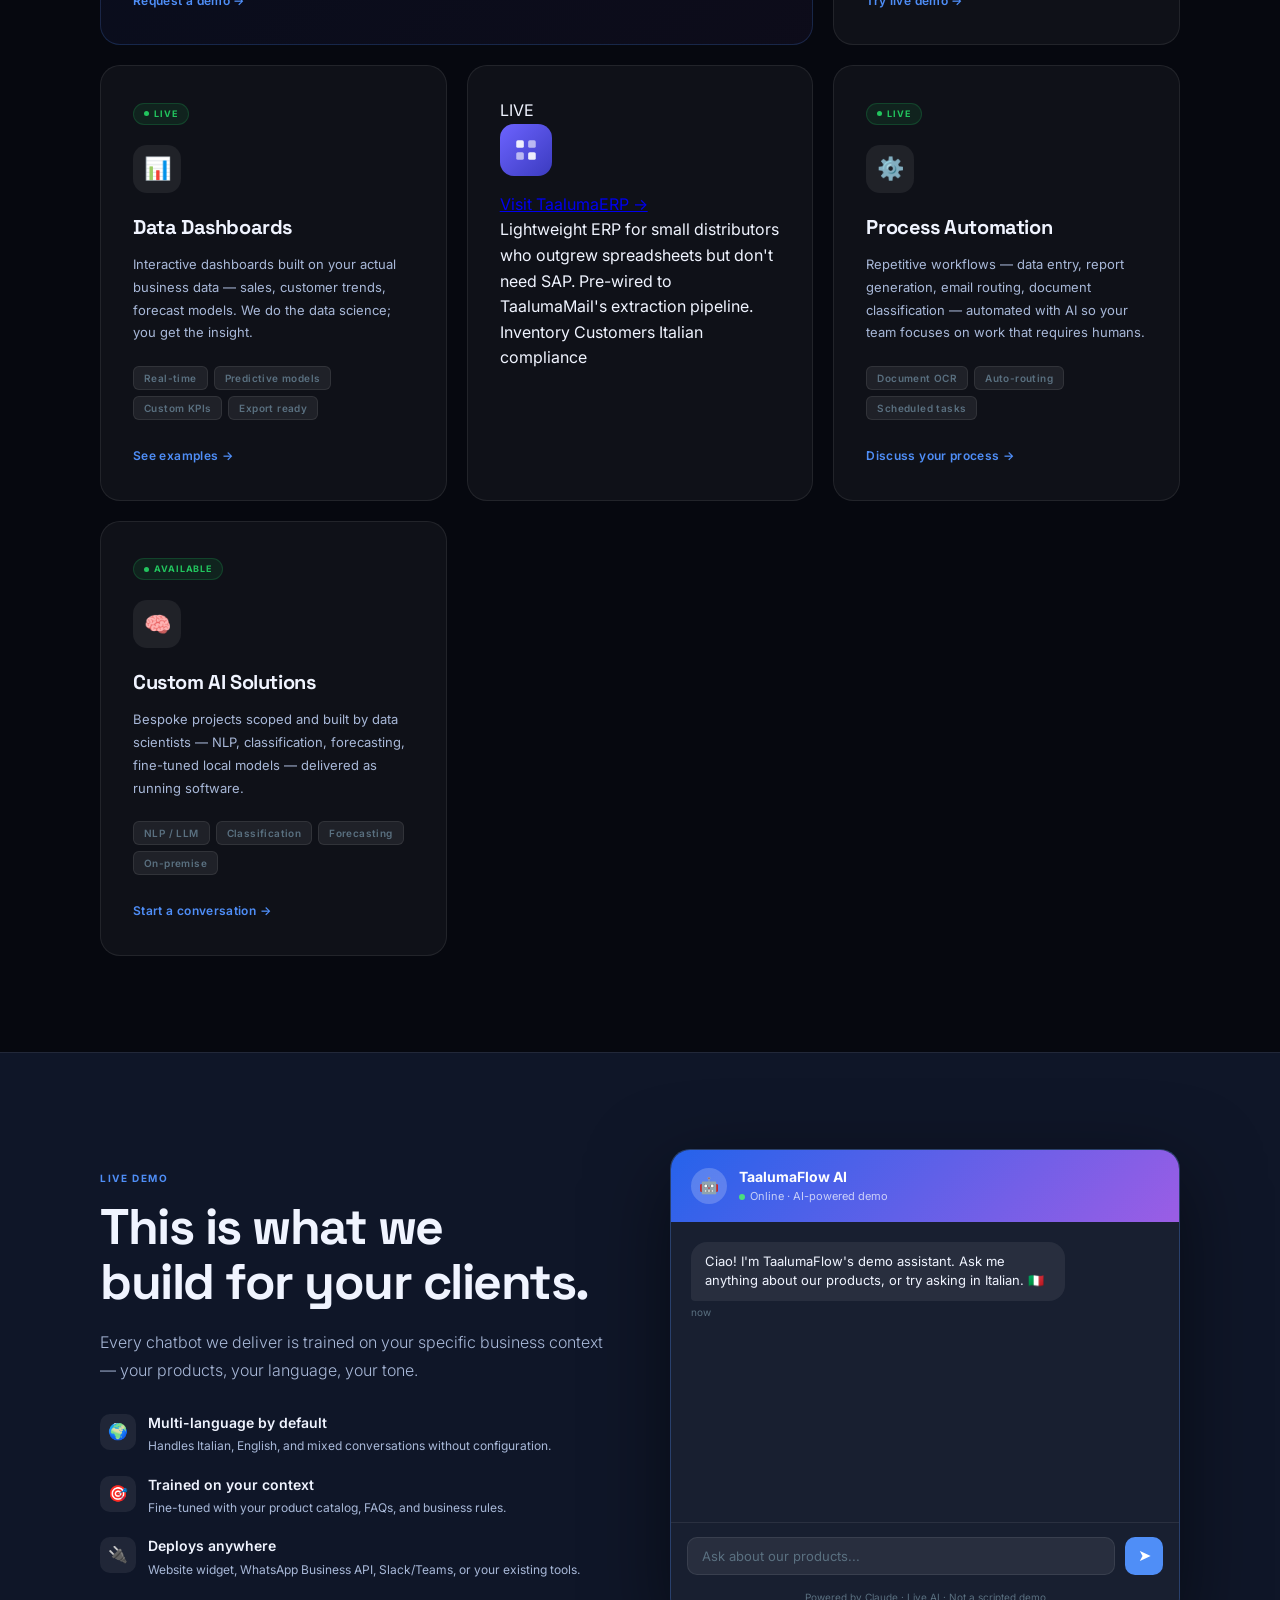
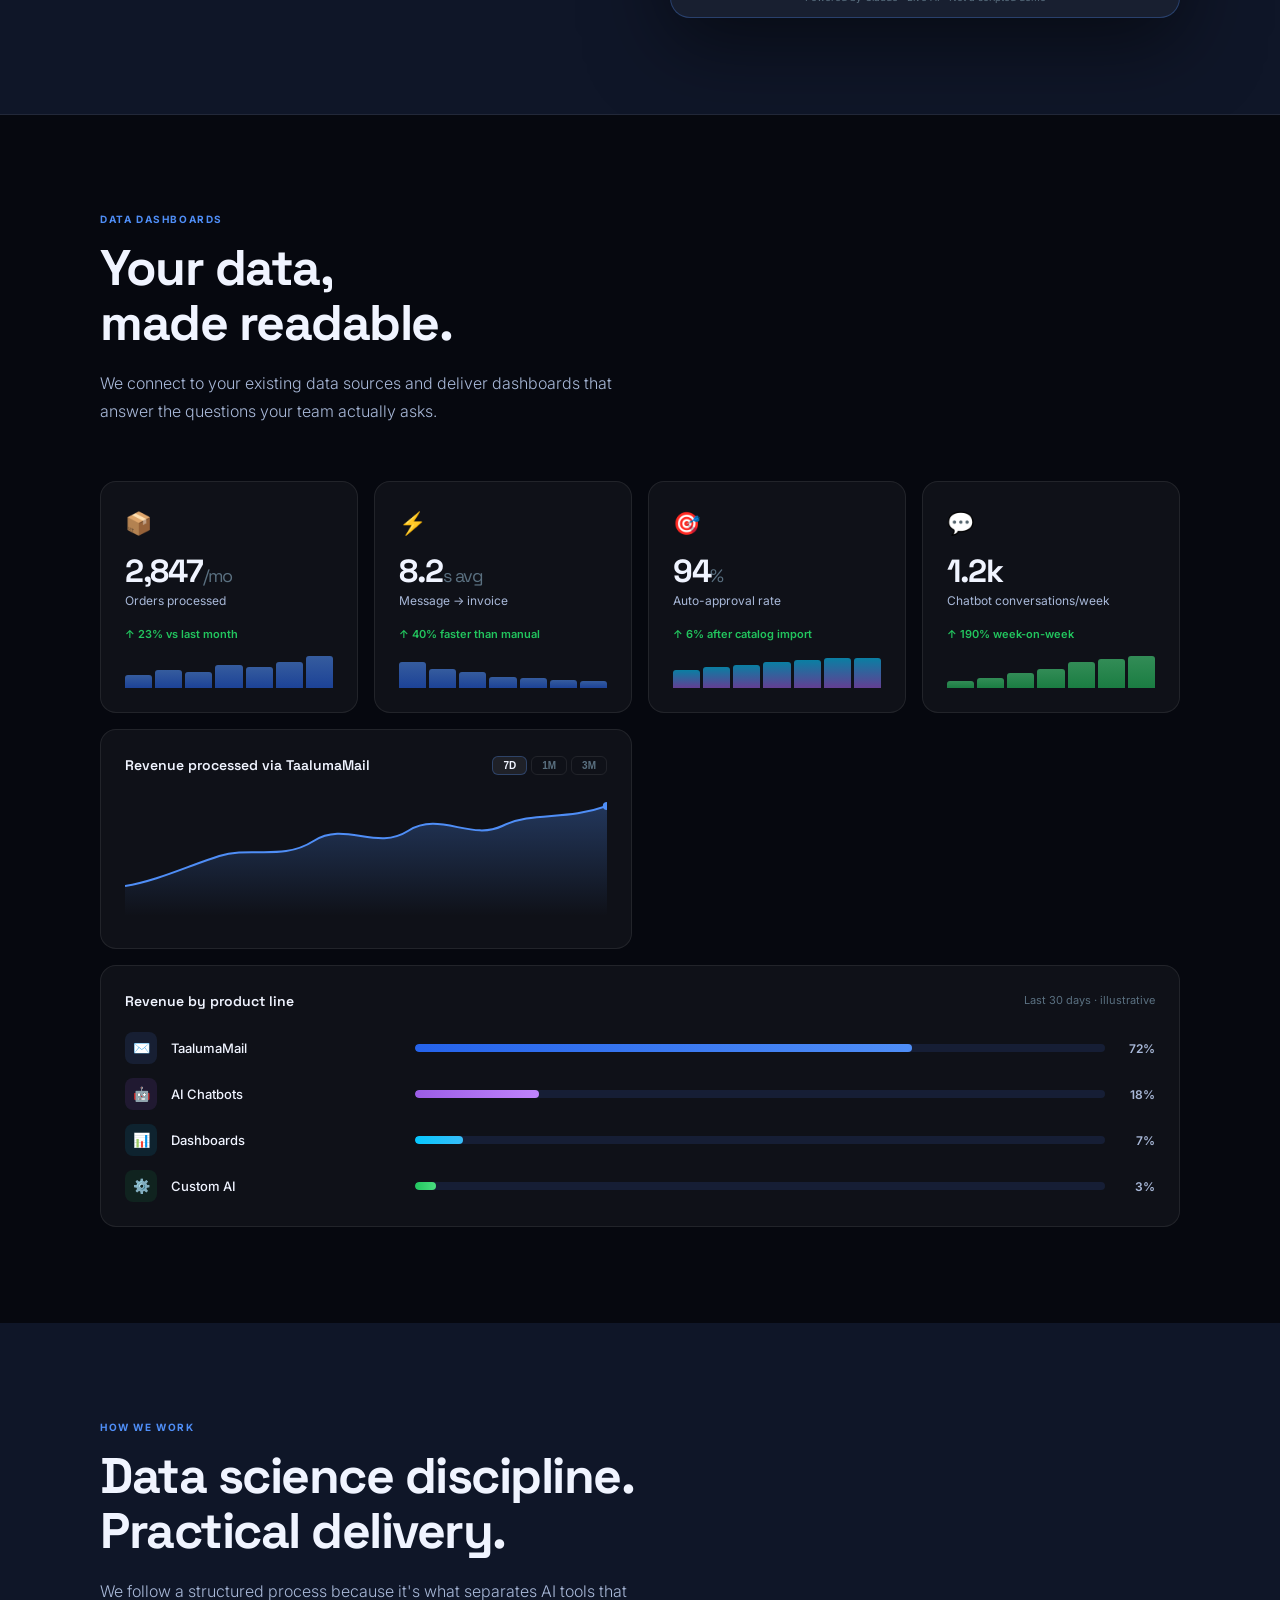
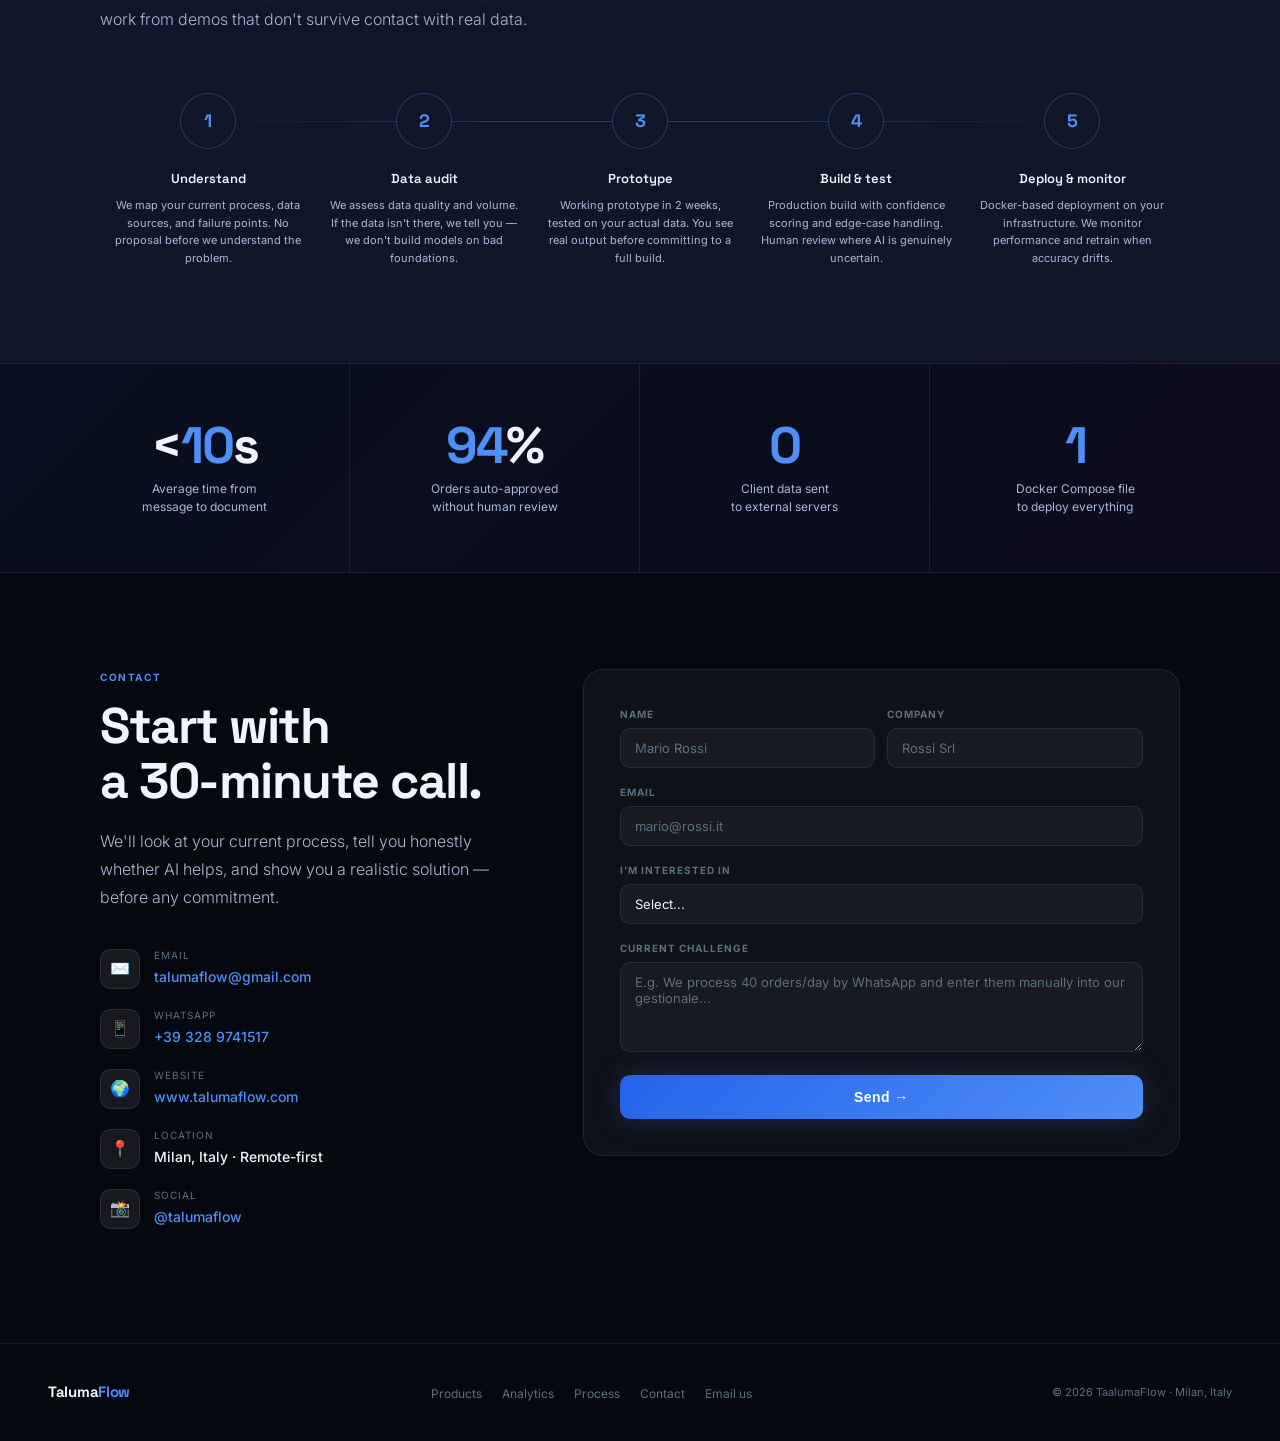
==== commit af607f4c: "fix on the erp" ====
--- a/index.html
+++ b/index.html
@@ -127,11 +127,65 @@
       </article>
 
       <article class="pc rv d3">
-        <div class="pc-status s-live"><span class="s-dot"></span>Live</div>
+        <!-- <div class="pc-status s-live"><span class="s-dot"></span>Live</div>
         <div class="pc-icon">🏗</div>
         <h3 class="pc-name"><a href="https://taalumaerp.com" target="_blank" rel="noopener" class="pc-link">Visit TaalumaERP →</a></h3>
         <p class="pc-desc">Lightweight ERP for small distributors who outgrew spreadsheets but don't need SAP. Pre-wired to TaalumaMail's extraction pipeline.</p>
-        <div class="pc-tags"><span class="pc-tag">Inventory</span><span class="pc-tag">Customers</span><span class="pc-tag">Italian compliance</span></div>
+        <div class="pc-tags"><span class="pc-tag">Inventory</span><span class="pc-tag">Customers</span><span class="pc-tag">Italian compliance</span></div> -->
+
+        <div class="product-card">
+ 
+  <!-- Status badge -->
+  <div class="card-status">
+    <span class="status-dot live"></span>
+    <span>LIVE</span>
+  </div>
+ 
+  <!-- Icon — styled to match other cards -->
+  <div class="card-icon" style="
+    width: 52px;
+    height: 52px;
+    border-radius: 14px;
+    background: linear-gradient(135deg, #6c63ff 0%, #3b3bbf 100%);
+    display: flex;
+    align-items: center;
+    justify-content: center;
+    margin-bottom: 16px;
+  ">
+    <!-- Inline SVG so no image dependency -->
+    <svg width="26" height="26" viewBox="0 0 24 24" fill="none"
+         xmlns="http://www.w3.org/2000/svg">
+      <rect x="3" y="3" width="7" height="7" rx="1.5"
+            fill="rgba(255,255,255,0.9)"/>
+      <rect x="14" y="3" width="7" height="7" rx="1.5"
+            fill="rgba(255,255,255,0.6)"/>
+      <rect x="3" y="14" width="7" height="7" rx="1.5"
+            fill="rgba(255,255,255,0.6)"/>
+      <rect x="14" y="14" width="7" height="7" rx="1.5"
+            fill="rgba(255,255,255,0.9)"/>
+    </svg>
+  </div>
+ 
+  <!-- Title link -->
+  <a href="https://taalumaerp.com" target="_blank" class="card-title-link">
+    Visit TaalumaERP →
+  </a>
+ 
+  <!-- Description -->
+  <p class="card-desc">
+    Lightweight ERP for small distributors who outgrew spreadsheets
+    but don't need SAP. Pre-wired to TaalumaMail's extraction pipeline.
+  </p>
+ 
+  <!-- Tags -->
+  <div class="card-tags">
+    <span class="tag">Inventory</span>
+    <span class="tag">Customers</span>
+    <span class="tag">Italian compliance</span>
+  </div>
+ 
+</div>
+ 
       </article>
 
       <article class="pc rv">
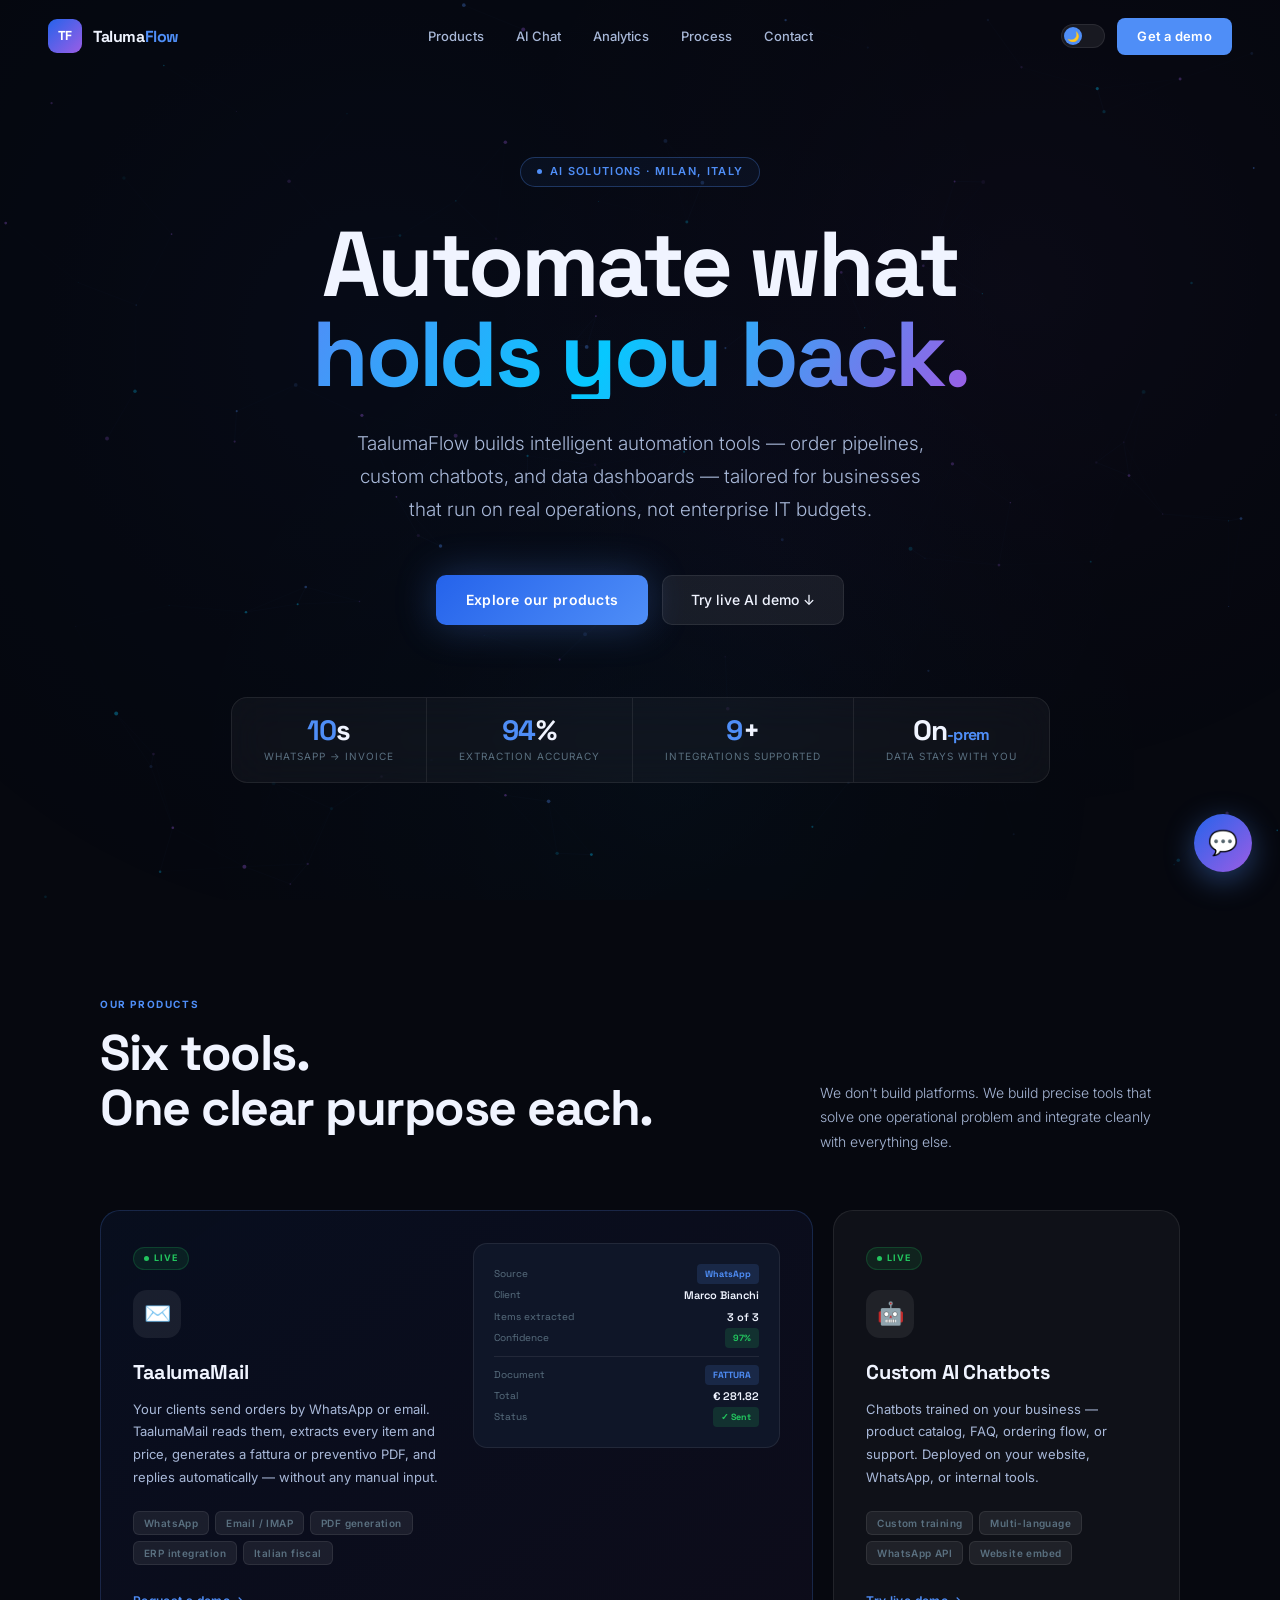
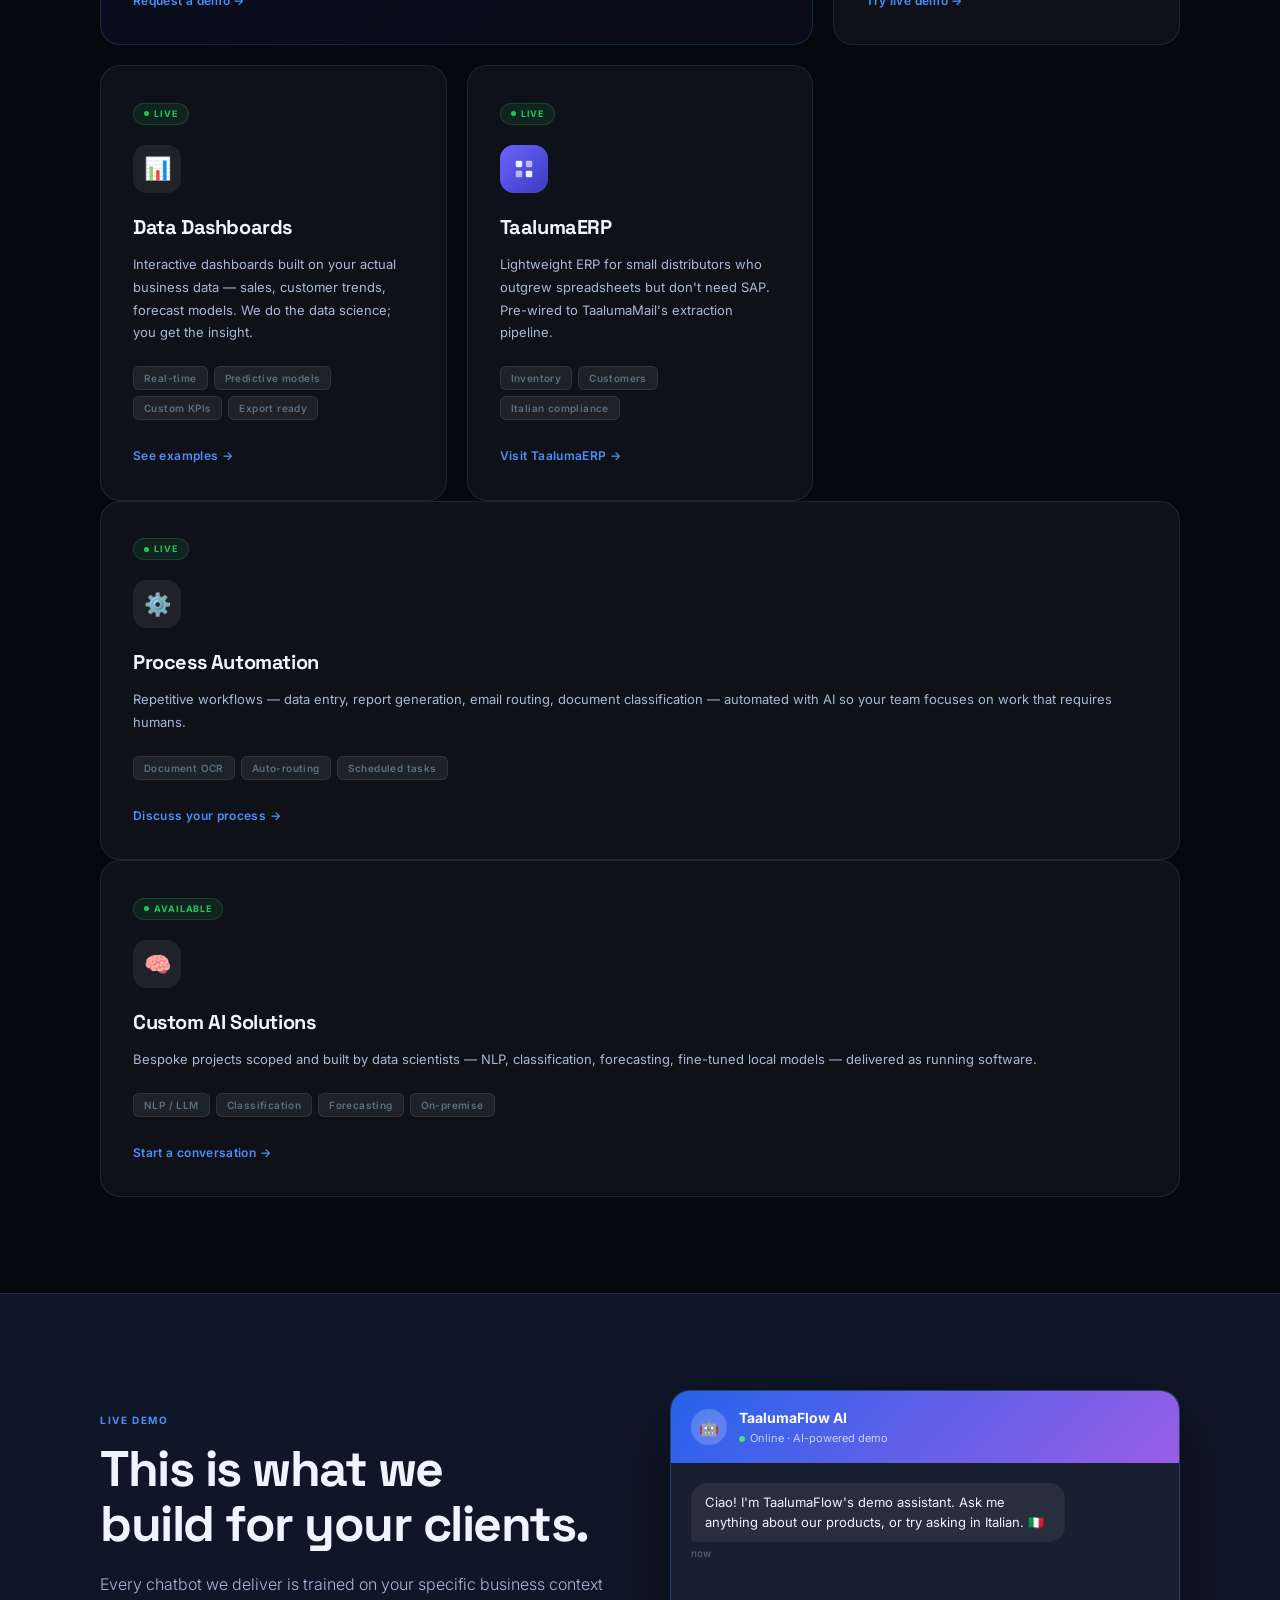
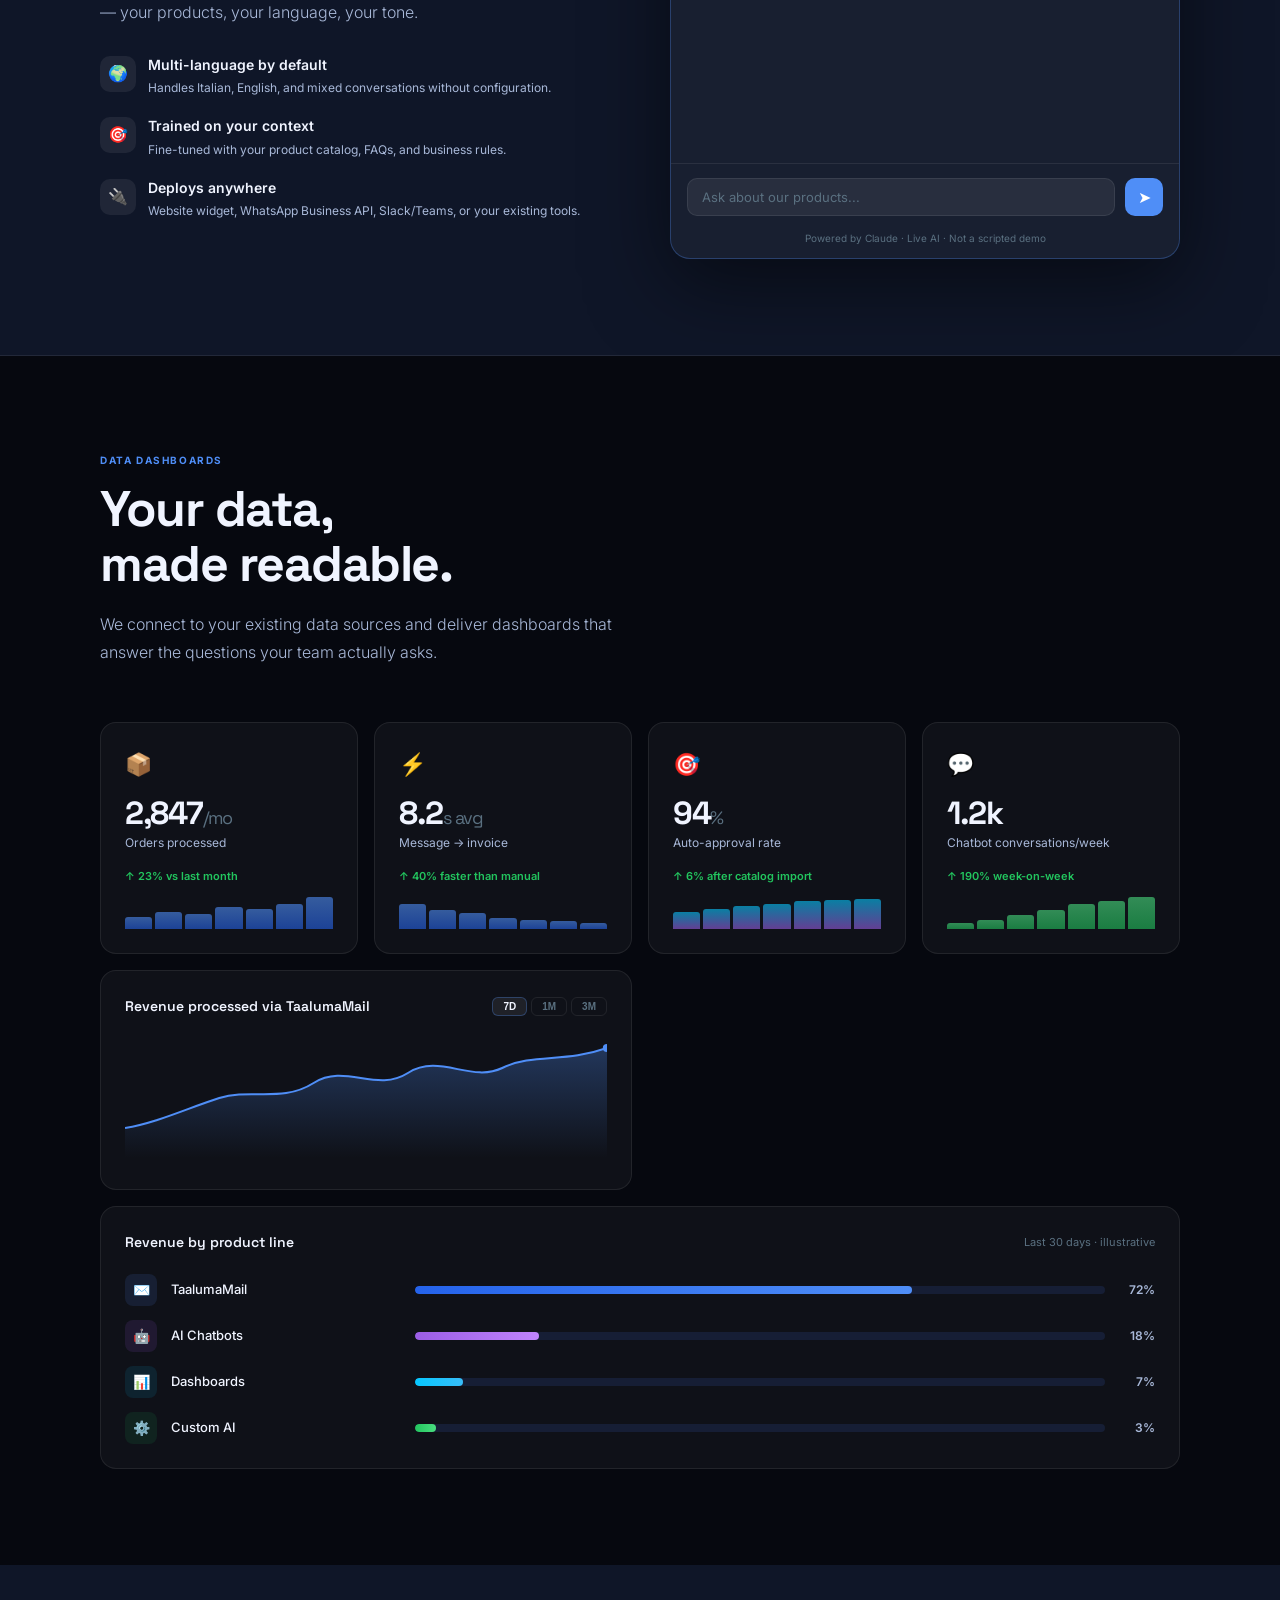
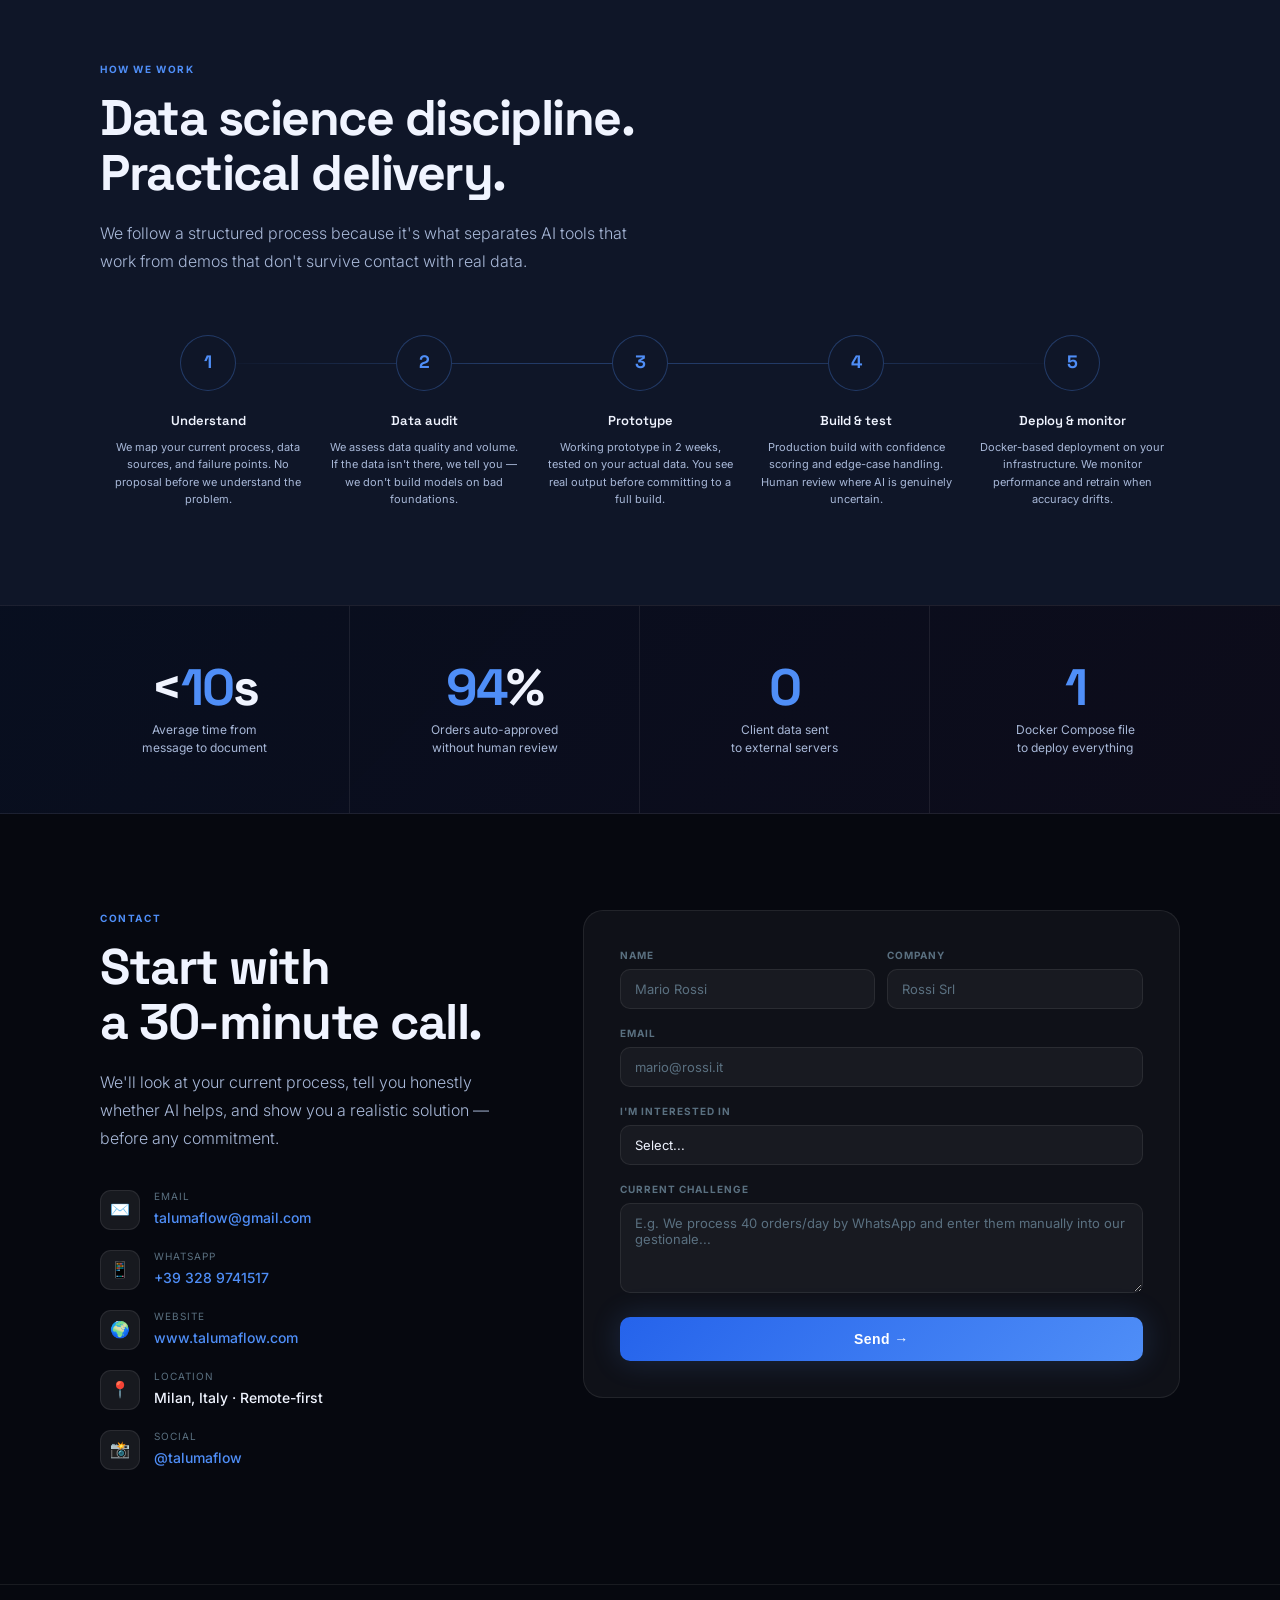
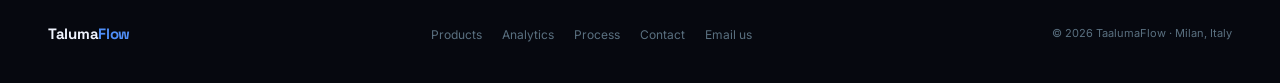
==== commit f4839e9e: "CSS FIX" ====
--- a/index.html
+++ b/index.html
@@ -133,56 +133,34 @@
         <p class="pc-desc">Lightweight ERP for small distributors who outgrew spreadsheets but don't need SAP. Pre-wired to TaalumaMail's extraction pipeline.</p>
         <div class="pc-tags"><span class="pc-tag">Inventory</span><span class="pc-tag">Customers</span><span class="pc-tag">Italian compliance</span></div> -->
 
-        <div class="product-card">
- 
-  <!-- Status badge -->
-  <div class="card-status">
-    <span class="status-dot live"></span>
-    <span>LIVE</span>
-  </div>
- 
-  <!-- Icon — styled to match other cards -->
-  <div class="card-icon" style="
-    width: 52px;
-    height: 52px;
-    border-radius: 14px;
-    background: linear-gradient(135deg, #6c63ff 0%, #3b3bbf 100%);
-    display: flex;
-    align-items: center;
-    justify-content: center;
-    margin-bottom: 16px;
-  ">
-    <!-- Inline SVG so no image dependency -->
-    <svg width="26" height="26" viewBox="0 0 24 24" fill="none"
-         xmlns="http://www.w3.org/2000/svg">
-      <rect x="3" y="3" width="7" height="7" rx="1.5"
-            fill="rgba(255,255,255,0.9)"/>
-      <rect x="14" y="3" width="7" height="7" rx="1.5"
-            fill="rgba(255,255,255,0.6)"/>
-      <rect x="3" y="14" width="7" height="7" rx="1.5"
-            fill="rgba(255,255,255,0.6)"/>
-      <rect x="14" y="14" width="7" height="7" rx="1.5"
-            fill="rgba(255,255,255,0.9)"/>
+ 
+  <div class="pc-status s-live"><span class="s-dot"></span>Live</div>
+ 
+  <div class="pc-icon" style="background:linear-gradient(135deg,#6c63ff,#3b3bbf)">
+    <svg width="22" height="22" viewBox="0 0 24 24" fill="none"
+         xmlns="http://www.w3.org/2000/svg" aria-hidden="true">
+      <rect x="3"  y="3"  width="7" height="7" rx="1.5" fill="rgba(255,255,255,0.9)"/>
+      <rect x="14" y="3"  width="7" height="7" rx="1.5" fill="rgba(255,255,255,0.6)"/>
+      <rect x="3"  y="14" width="7" height="7" rx="1.5" fill="rgba(255,255,255,0.6)"/>
+      <rect x="14" y="14" width="7" height="7" rx="1.5" fill="rgba(255,255,255,0.9)"/>
     </svg>
   </div>
  
-  <!-- Title link -->
-  <a href="https://taalumaerp.com" target="_blank" class="card-title-link">
-    Visit TaalumaERP →
-  </a>
- 
-  <!-- Description -->
-  <p class="card-desc">
-    Lightweight ERP for small distributors who outgrew spreadsheets
-    but don't need SAP. Pre-wired to TaalumaMail's extraction pipeline.
-  </p>
- 
-  <!-- Tags -->
-  <div class="card-tags">
-    <span class="tag">Inventory</span>
-    <span class="tag">Customers</span>
-    <span class="tag">Italian compliance</span>
-  </div>
+  <h3 class="pc-name">TaalumaERP</h3>
+ 
+  <p class="pc-desc">Lightweight ERP for small distributors who outgrew
+    spreadsheets but don't need SAP. Pre-wired to TaalumaMail's
+    extraction pipeline.</p>
+ 
+  <div class="pc-tags">
+    <span class="pc-tag">Inventory</span>
+    <span class="pc-tag">Customers</span>
+    <span class="pc-tag">Italian compliance</span>
+  </div>
+ 
+  <a href="https://taalumaerp.com" target="_blank" rel="noopener"
+     class="pc-link">Visit TaalumaERP →</a>
+ 
  
 </div>
  
--- a/src/css/main.css
+++ b/src/css/main.css
@@ -524,3 +524,14 @@
   background: var(--text3);
   animation: typeDot 1.2s infinite;
 }
+
+.pc-icon svg {
+  display: block;
+  flex-shrink: 0;
+}
+ 
+/* Ensures gradient background on pc-icon doesn't fight with
+   the default surface2 background when style attr is present */
+.pc-icon[style] {
+  background: unset; /* let inline style win */
+}
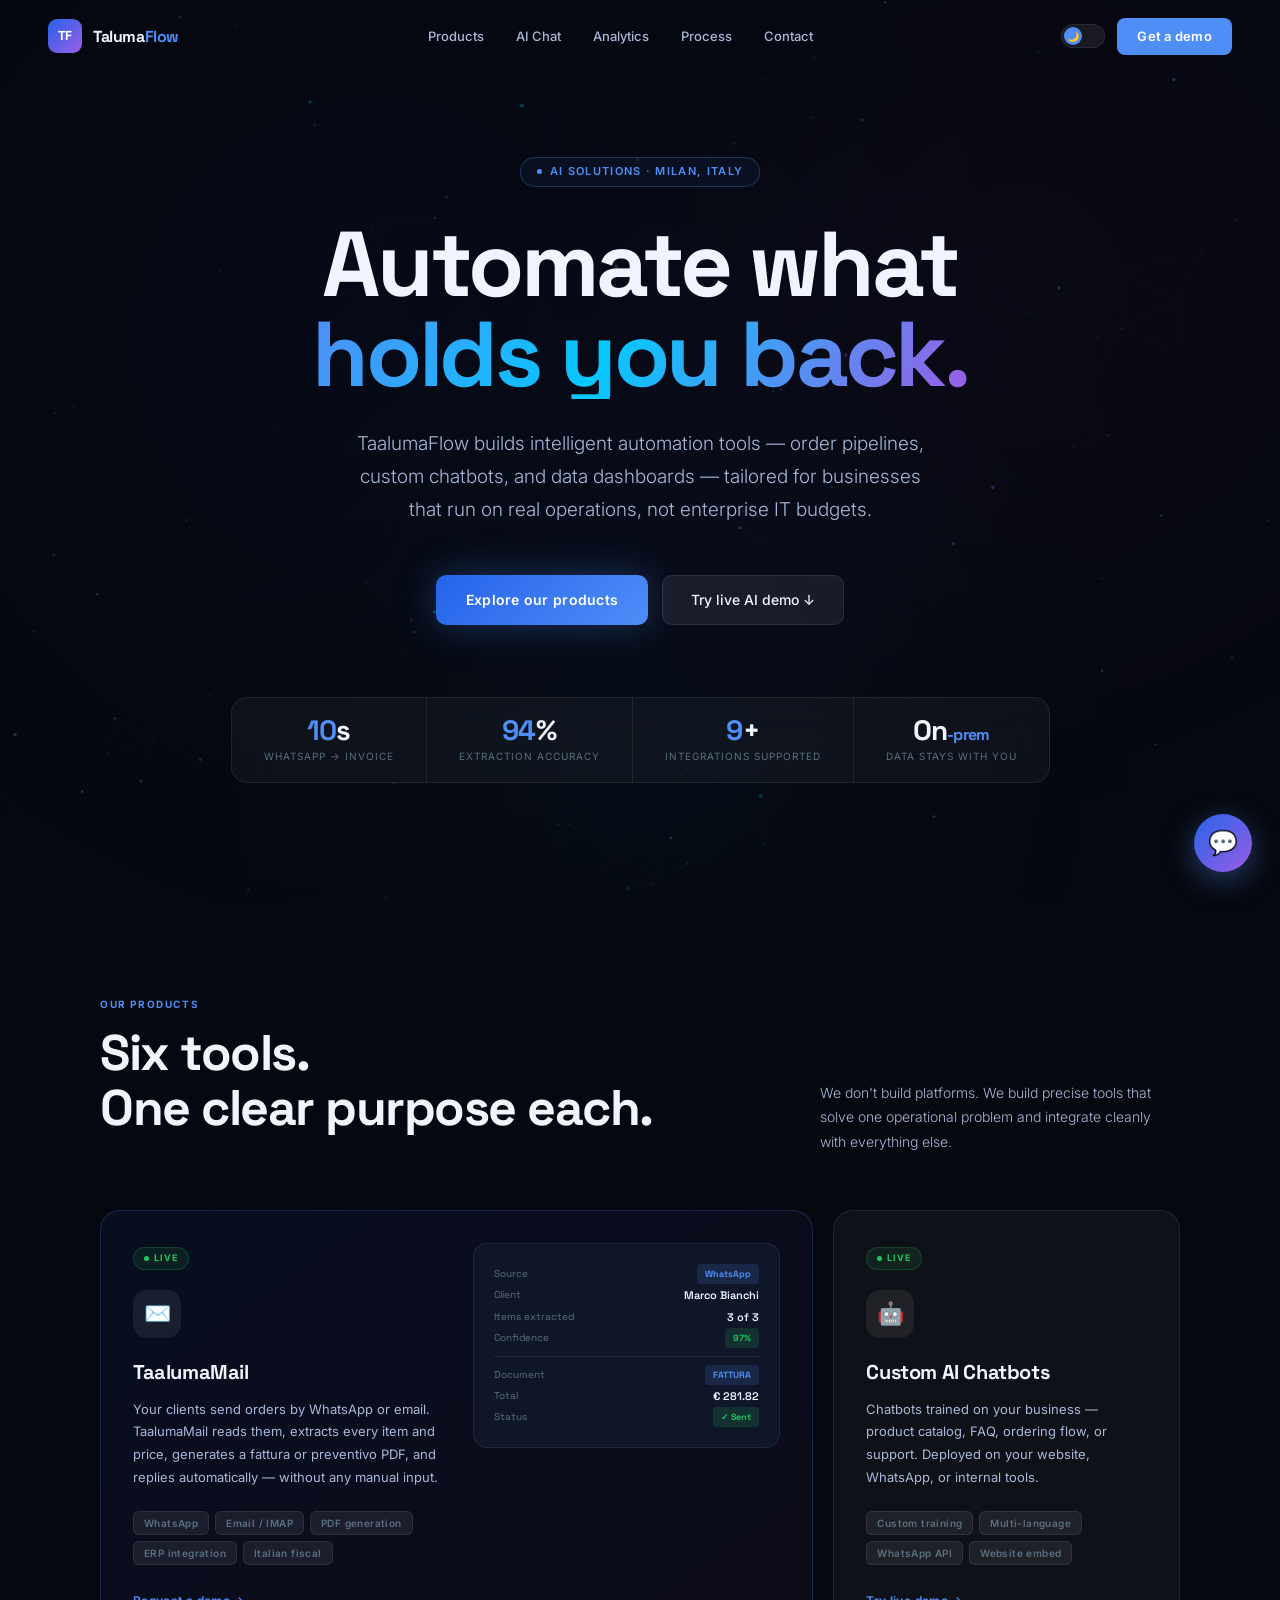
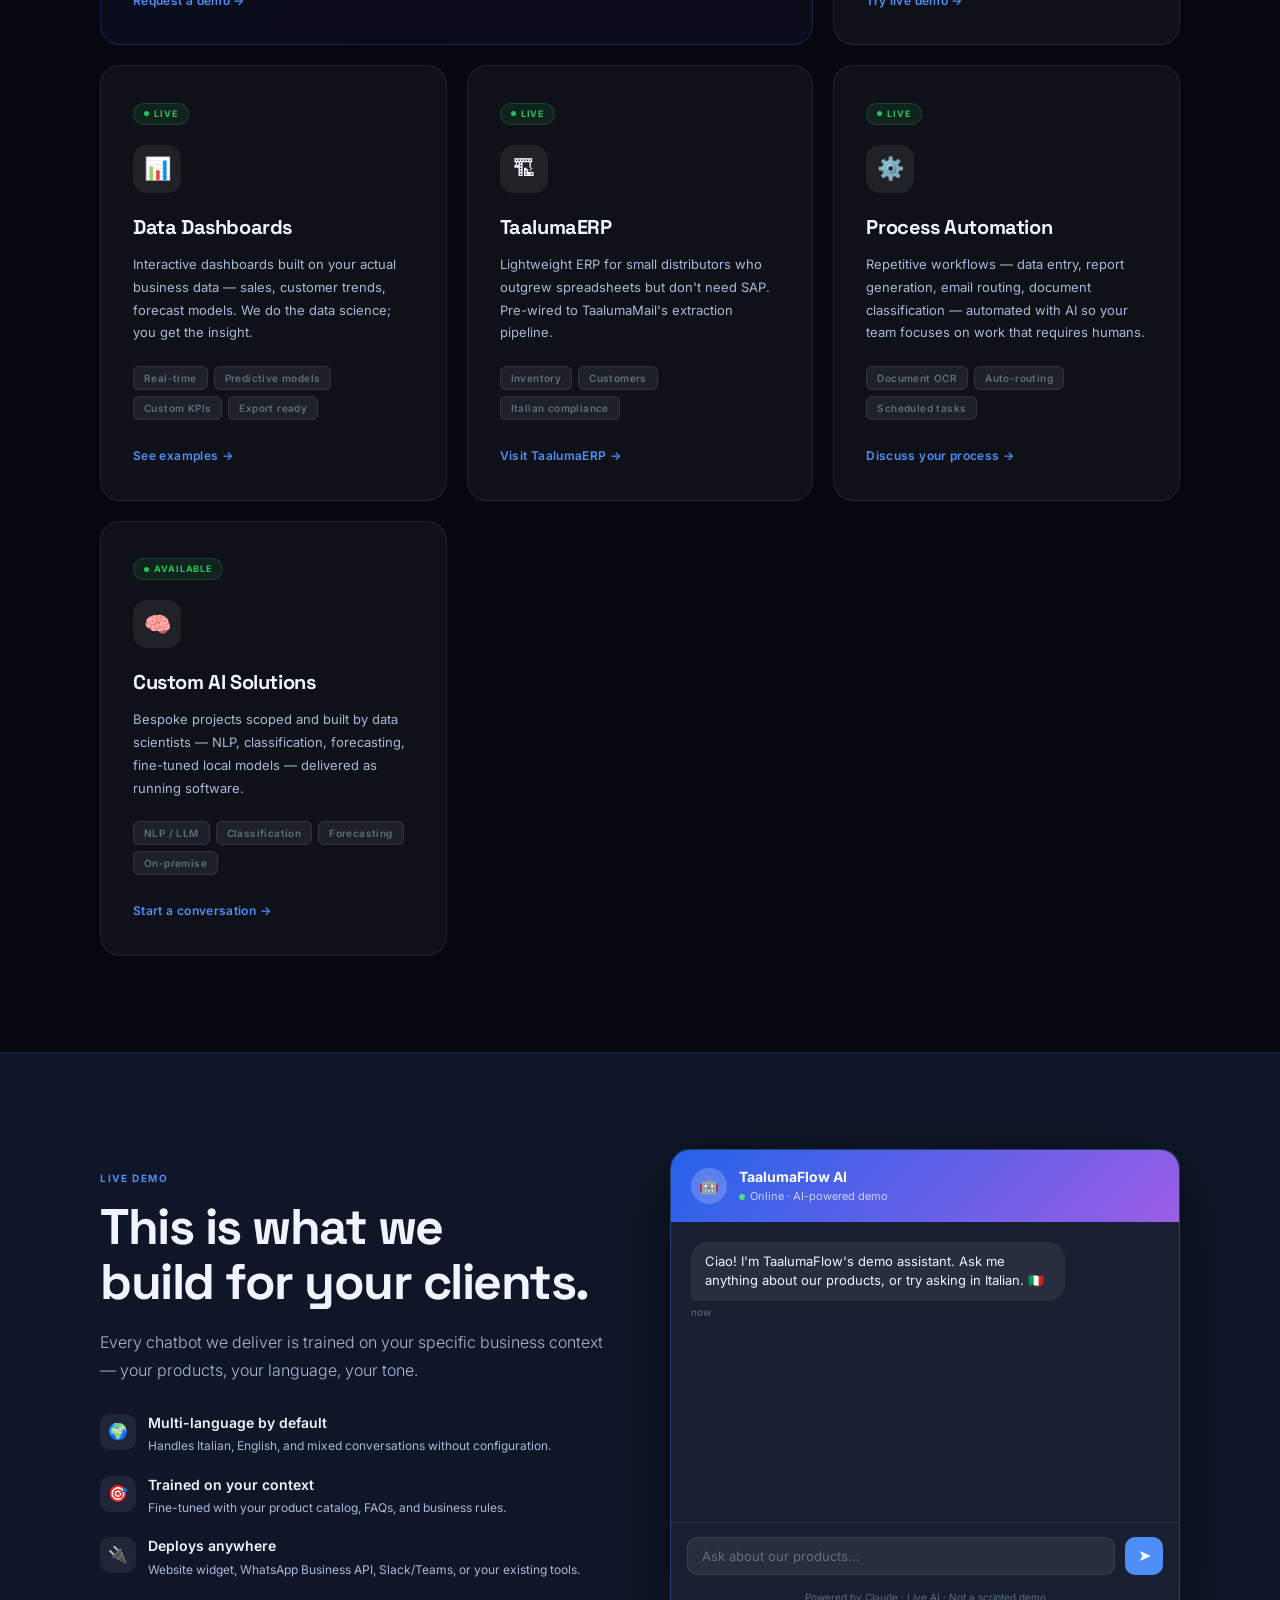
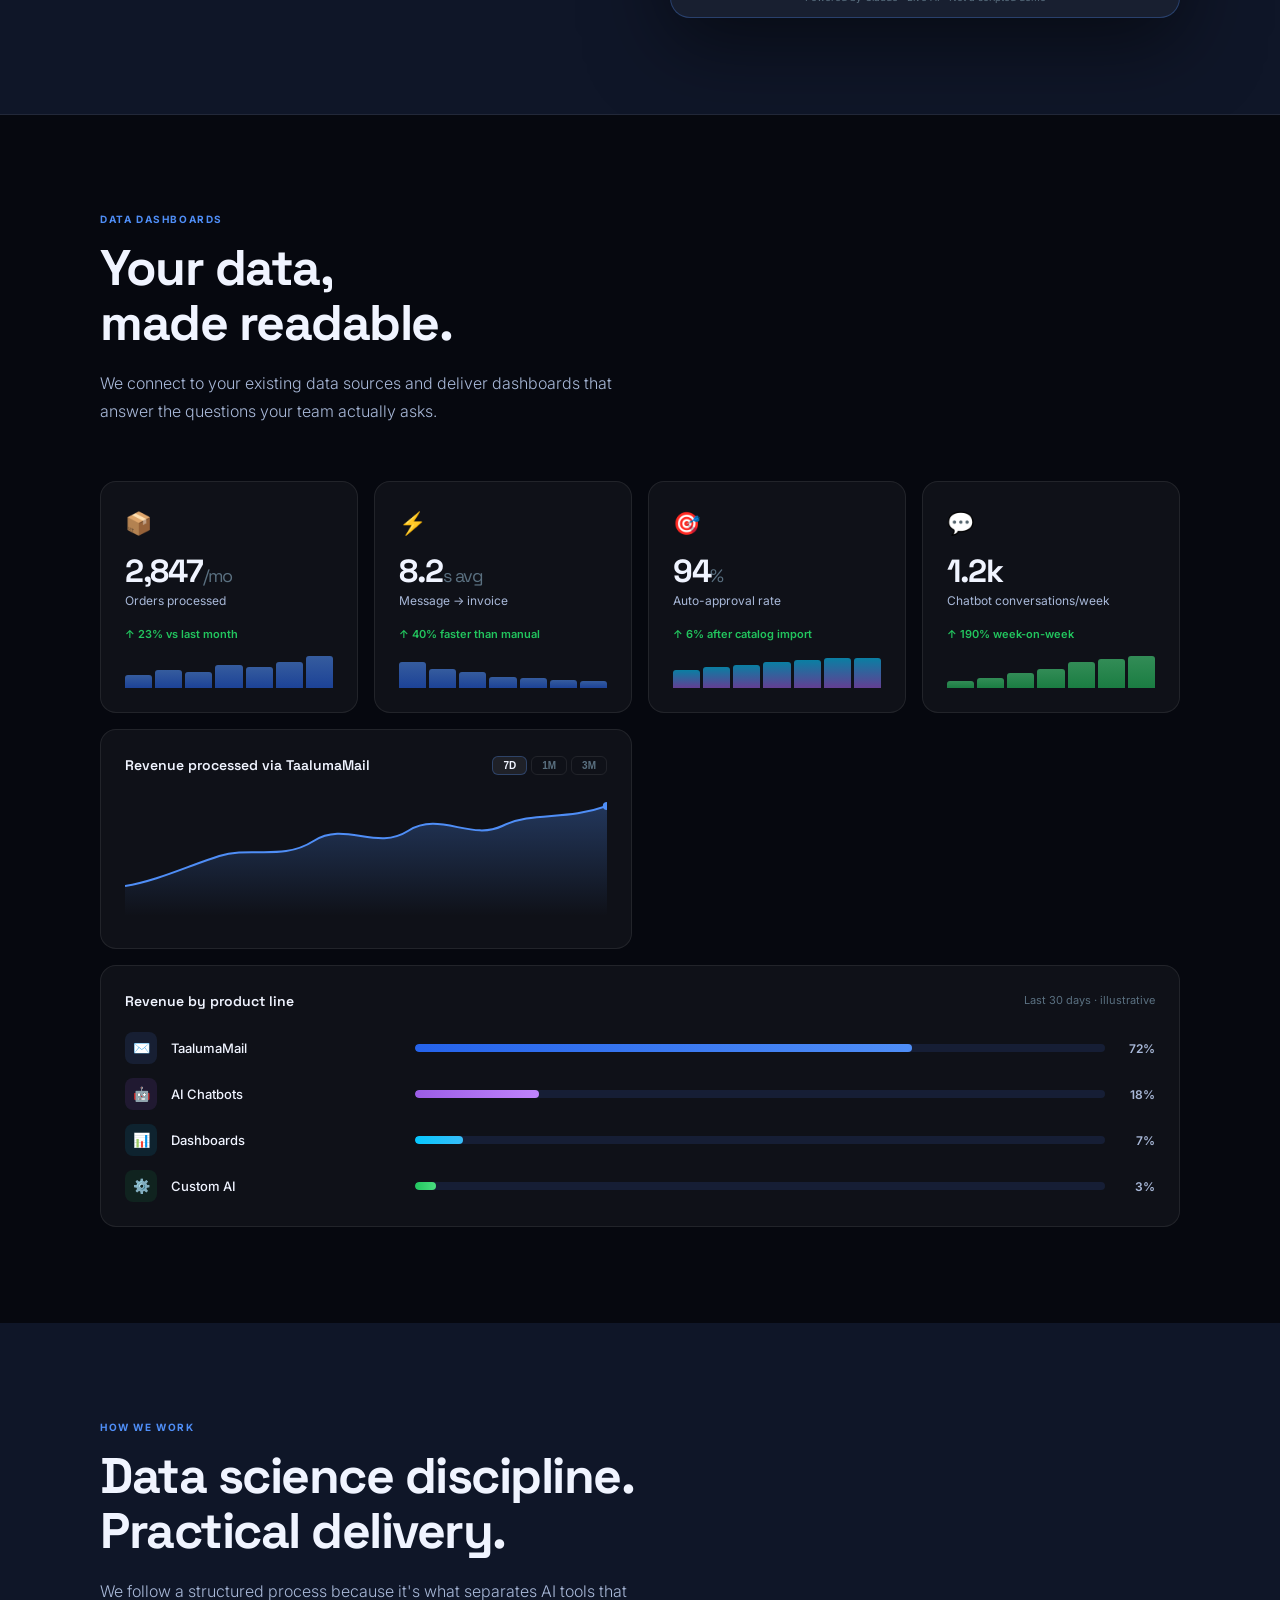
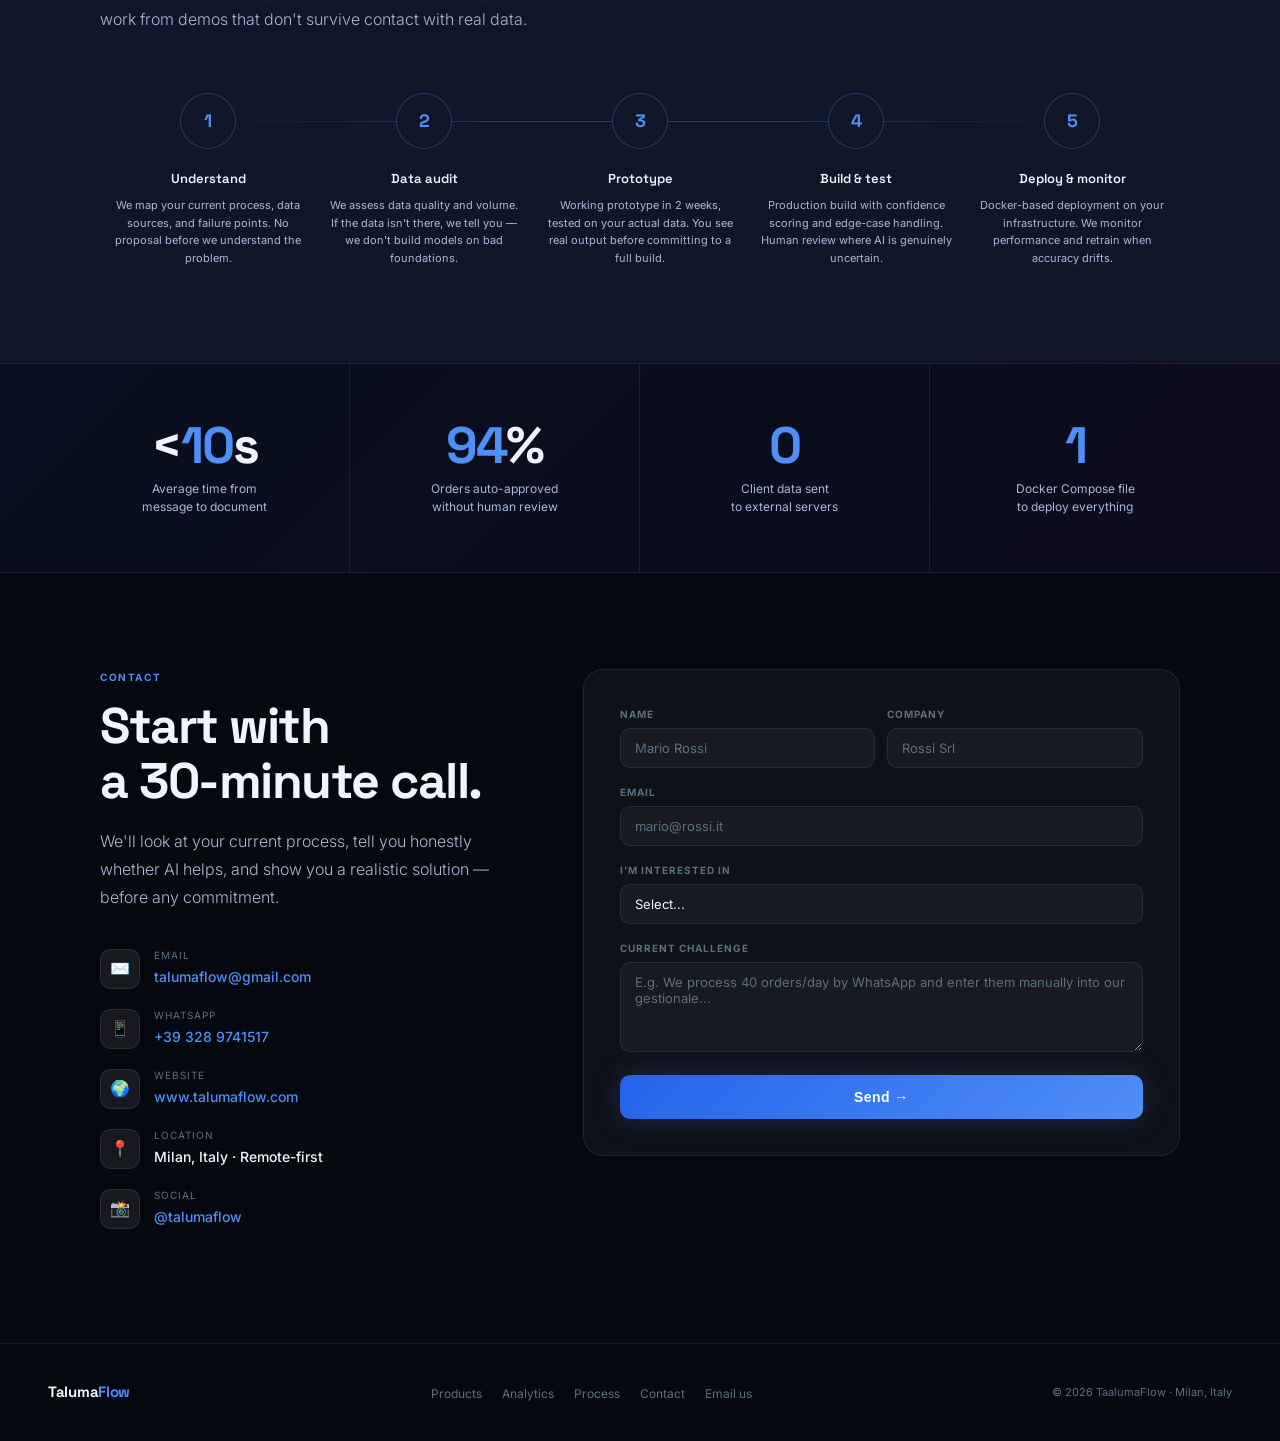
==== commit 37d558c8: "FIX" ====
--- a/index.html
+++ b/index.html
@@ -134,35 +134,26 @@
         <div class="pc-tags"><span class="pc-tag">Inventory</span><span class="pc-tag">Customers</span><span class="pc-tag">Italian compliance</span></div> -->
 
  
-  <div class="pc-status s-live"><span class="s-dot"></span>Live</div>
- 
-  <div class="pc-icon" style="background:linear-gradient(135deg,#6c63ff,#3b3bbf)">
-    <svg width="22" height="22" viewBox="0 0 24 24" fill="none"
-         xmlns="http://www.w3.org/2000/svg" aria-hidden="true">
-      <rect x="3"  y="3"  width="7" height="7" rx="1.5" fill="rgba(255,255,255,0.9)"/>
-      <rect x="14" y="3"  width="7" height="7" rx="1.5" fill="rgba(255,255,255,0.6)"/>
-      <rect x="3"  y="14" width="7" height="7" rx="1.5" fill="rgba(255,255,255,0.6)"/>
-      <rect x="14" y="14" width="7" height="7" rx="1.5" fill="rgba(255,255,255,0.9)"/>
-    </svg>
-  </div>
- 
-  <h3 class="pc-name">TaalumaERP</h3>
- 
-  <p class="pc-desc">Lightweight ERP for small distributors who outgrew
-    spreadsheets but don't need SAP. Pre-wired to TaalumaMail's
-    extraction pipeline.</p>
- 
-  <div class="pc-tags">
-    <span class="pc-tag">Inventory</span>
-    <span class="pc-tag">Customers</span>
-    <span class="pc-tag">Italian compliance</span>
-  </div>
- 
-  <a href="https://taalumaerp.com" target="_blank" rel="noopener"
-     class="pc-link">Visit TaalumaERP →</a>
- 
- 
-</div>
+        <div class="pc-status s-live"><span class="s-dot"></span>Live</div>
+          <div class="pc-icon">🏗</div>
+      
+        <h3 class="pc-name">TaalumaERP</h3>
+      
+        <p class="pc-desc">Lightweight ERP for small distributors who outgrew
+          spreadsheets but don't need SAP. Pre-wired to TaalumaMail's
+          extraction pipeline.</p>
+      
+        <div class="pc-tags">
+          <span class="pc-tag">Inventory</span>
+          <span class="pc-tag">Customers</span>
+          <span class="pc-tag">Italian compliance</span>
+        </div>
+      
+        <a href="https://taalumaerp.com" target="_blank" rel="noopener"
+          class="pc-link">Visit TaalumaERP →</a>
+      
+      
+      <!-- </div> -->
  
       </article>
 
